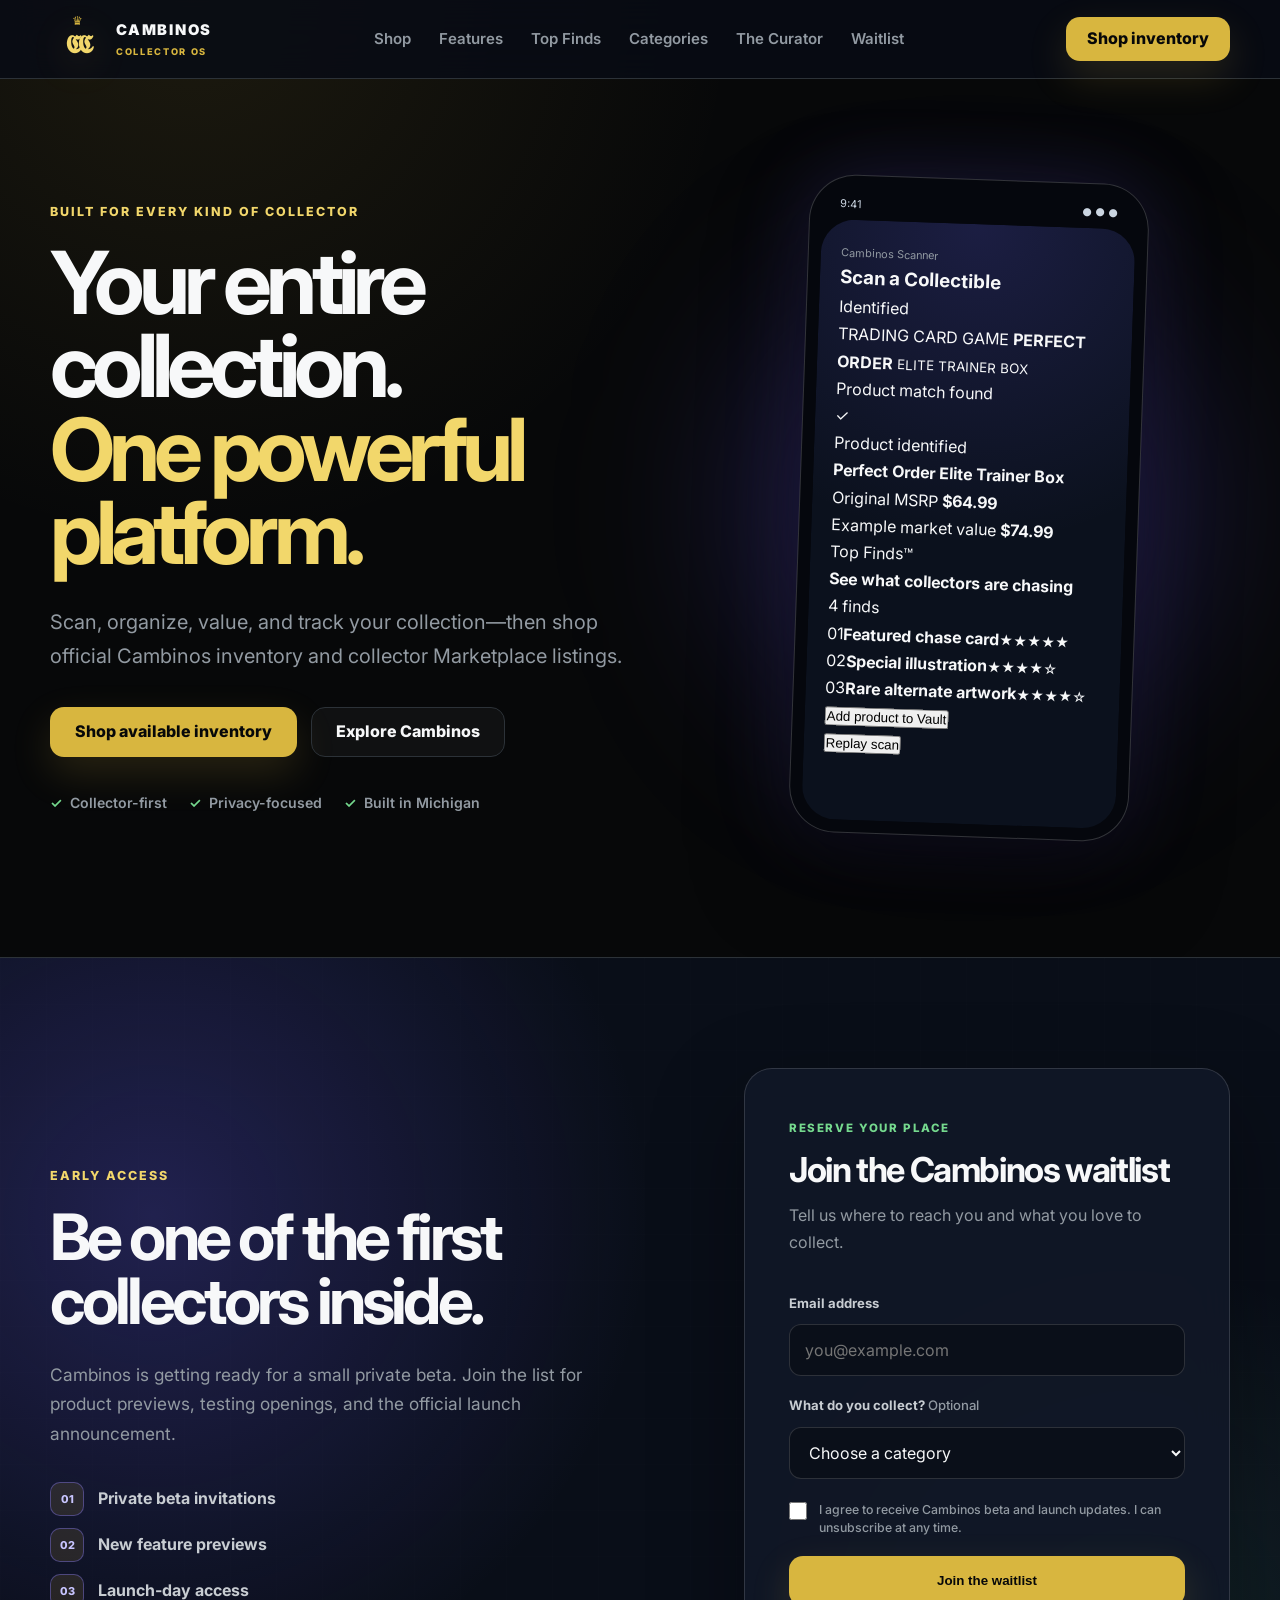
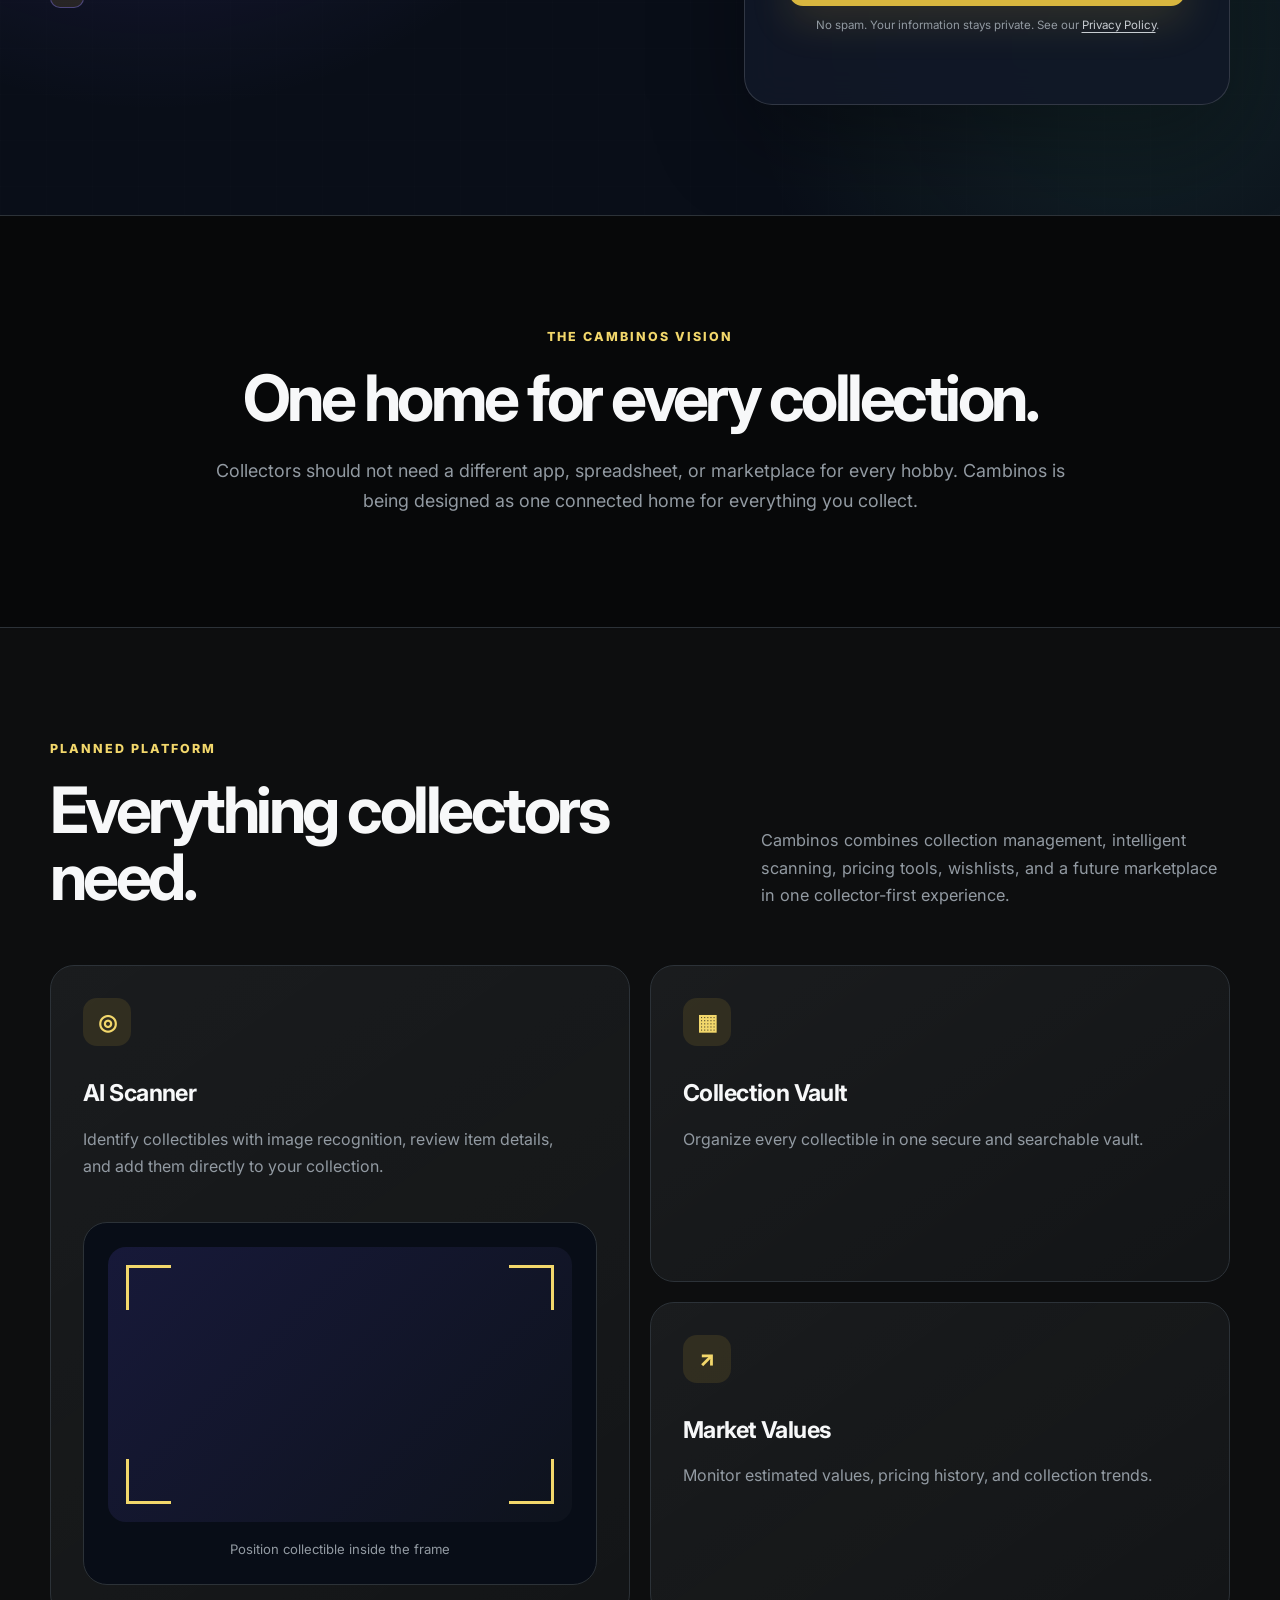
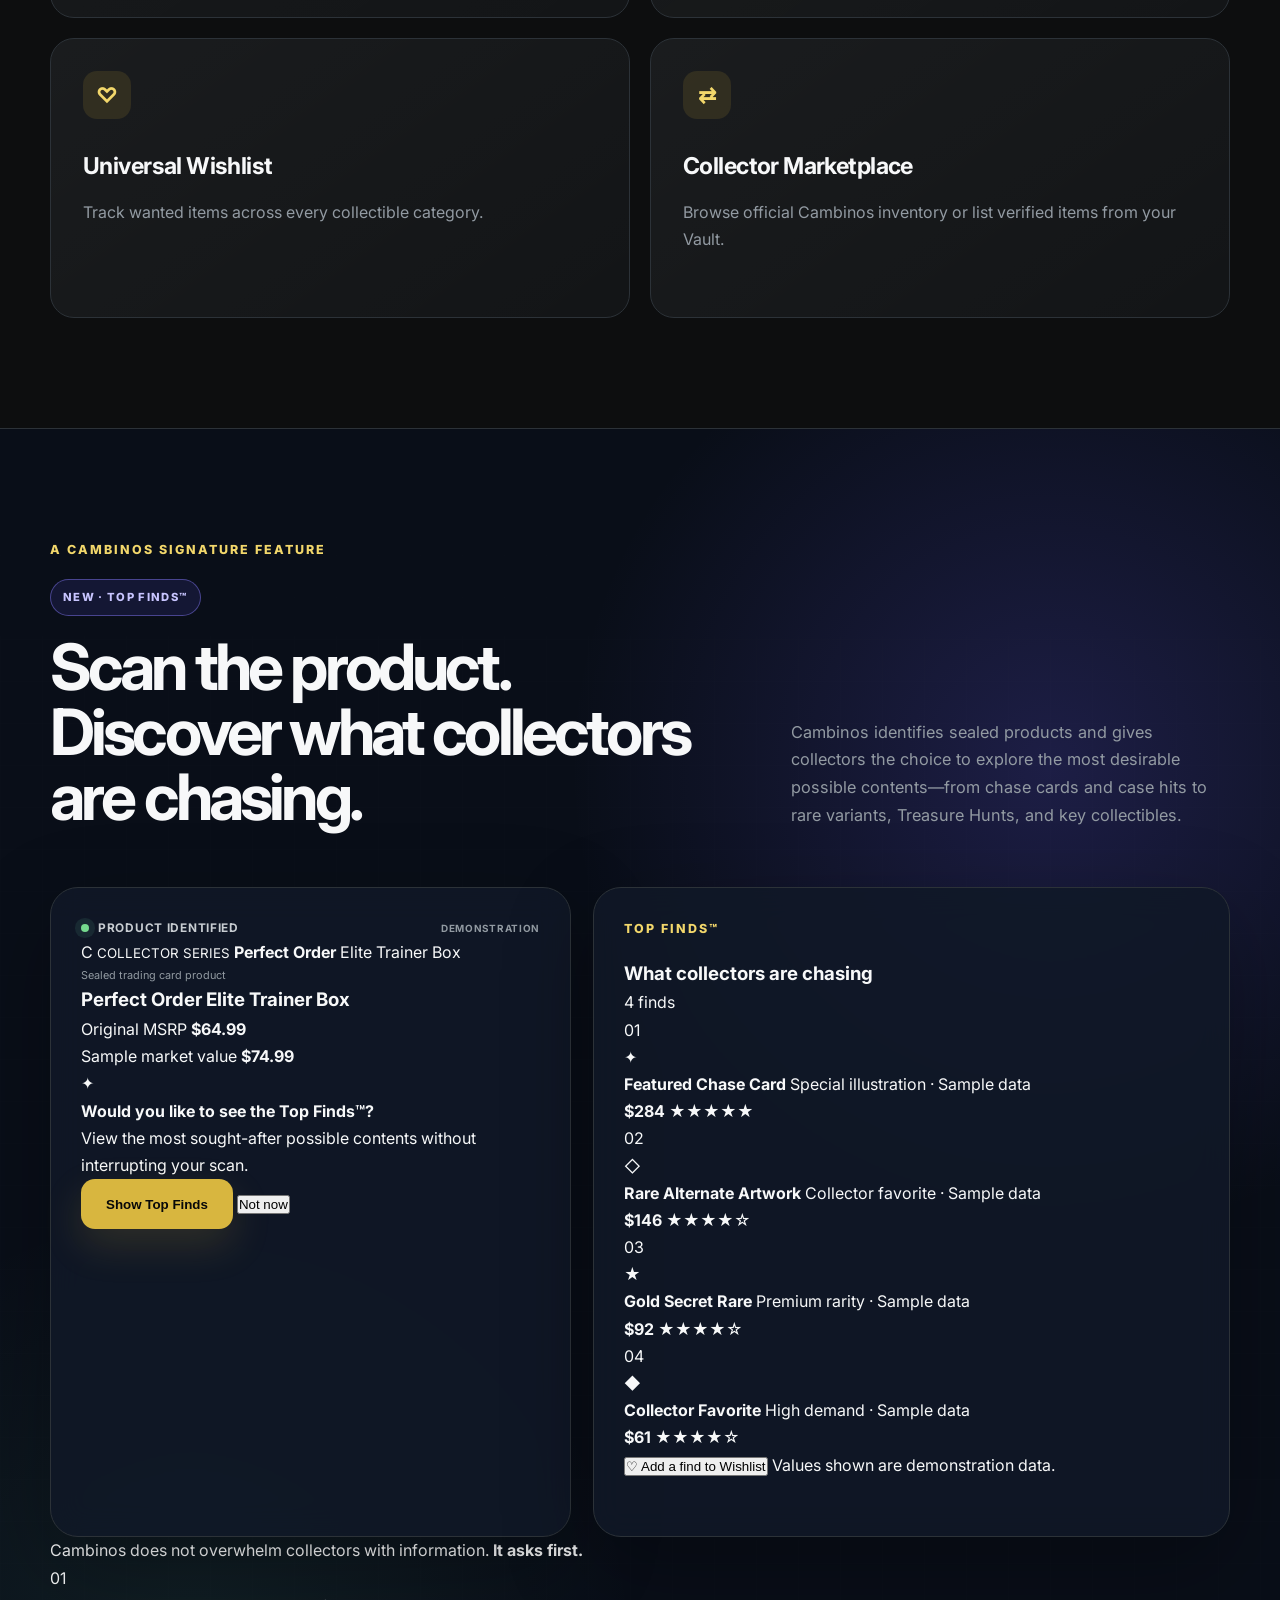
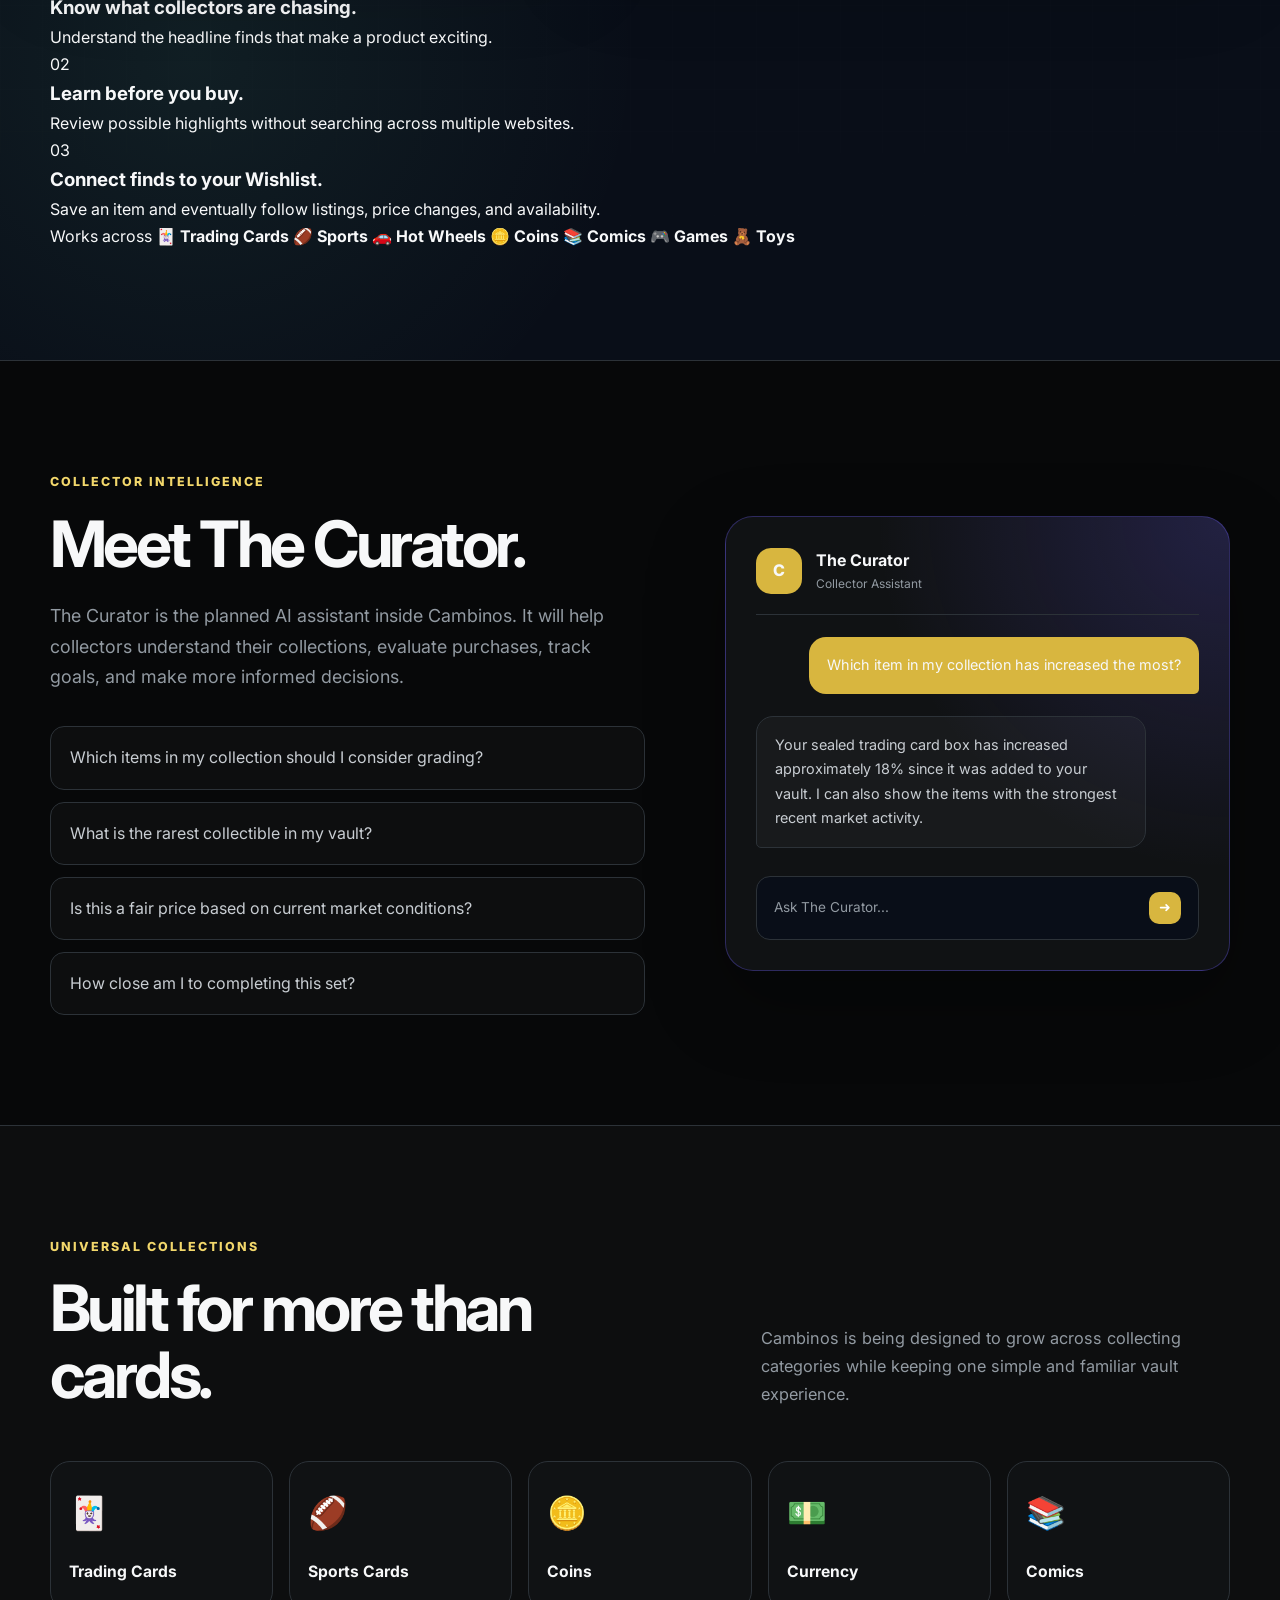
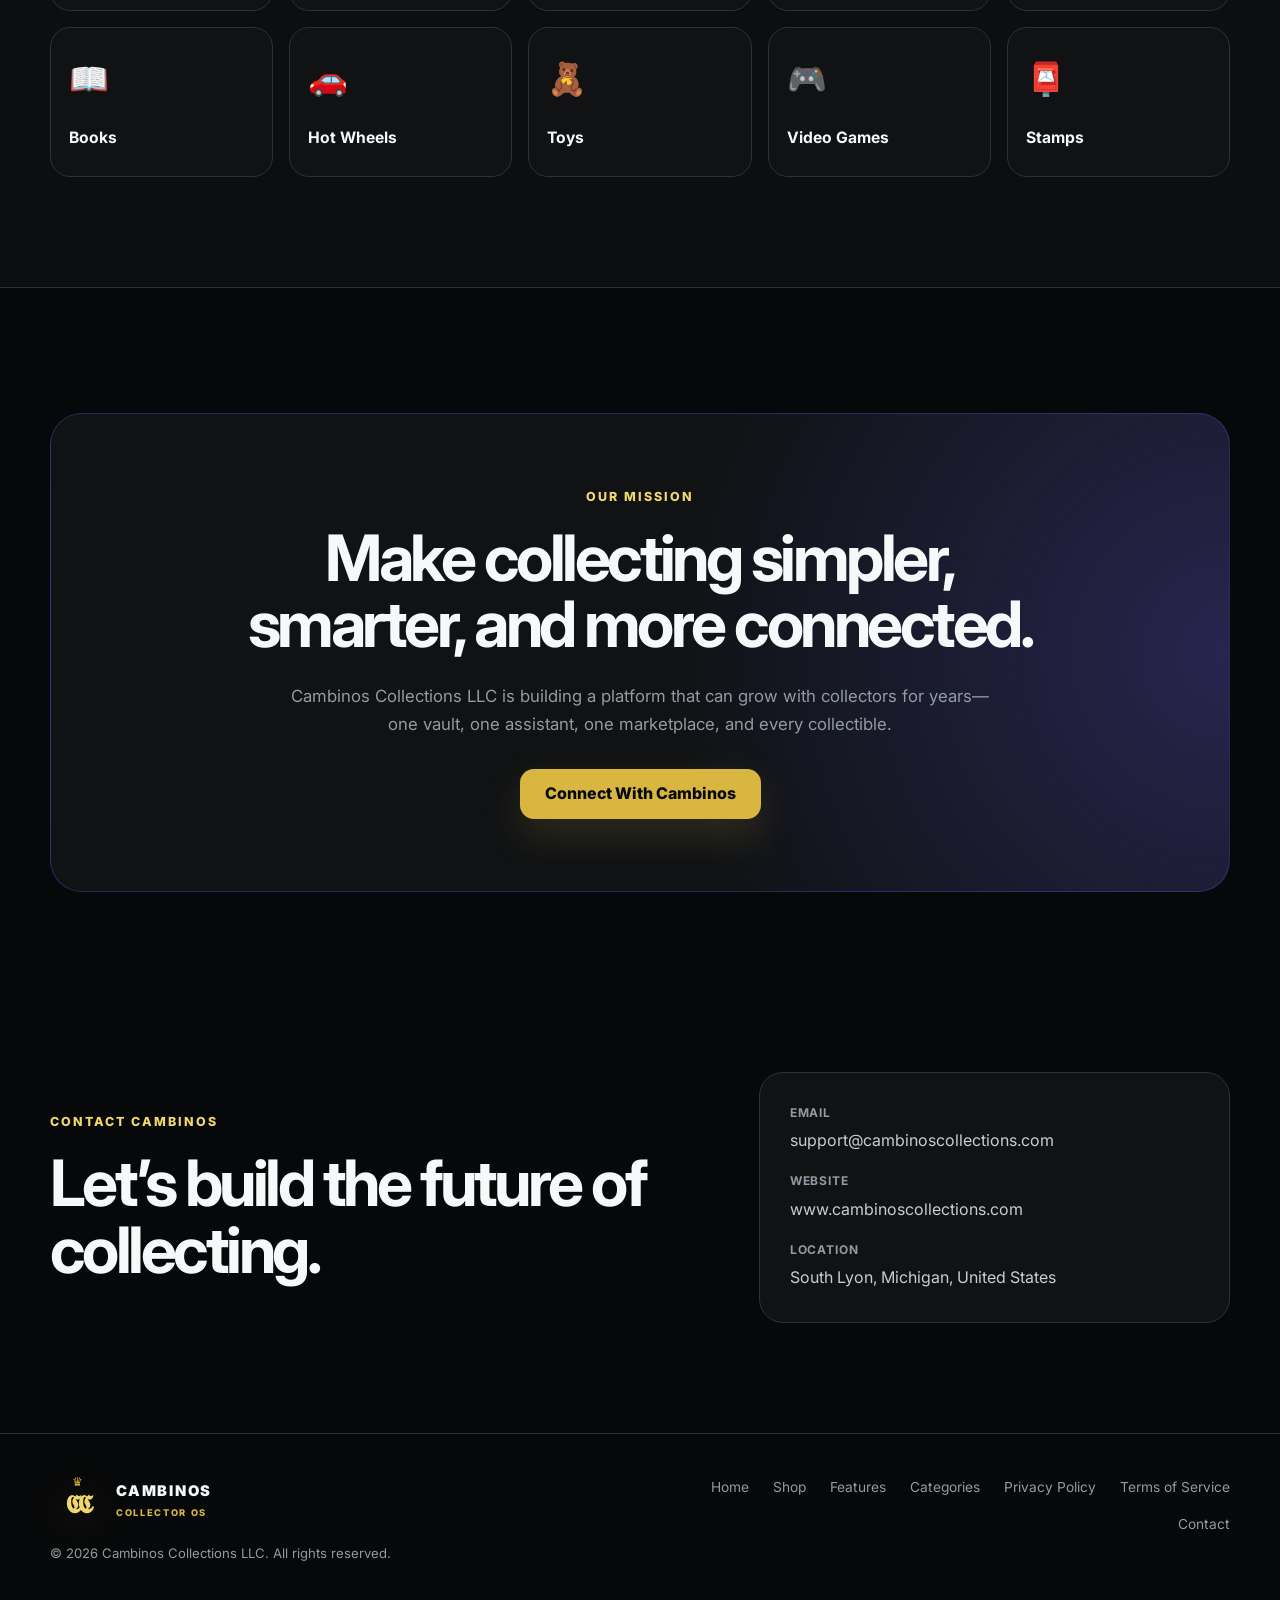
==== cambinos-website/index.html @ 69903b5a "Match storefront to Cambinos black and gold" ====
<!DOCTYPE html>
<html lang="en">
<head>
  <meta charset="UTF-8">

  <meta
    name="viewport"
    content="width=device-width, initial-scale=1.0"
  >

  <title>Cambinos Collections | The Universal Platform for Collectors</title>

  <meta
    name="description"
    content="Cambinos Collections is building a universal platform to help collectors scan, organize, value, track, buy, and sell collectibles."
  >

  <link rel="preconnect" href="https://fonts.googleapis.com">

  <link
    rel="preconnect"
    href="https://fonts.gstatic.com"
    crossorigin
  >

  <link
    href="https://fonts.googleapis.com/css2?family=Bree+Serif&family=Inter:wght@300;400;500;600;700;800;900&display=swap"
    rel="stylesheet"
  >

  <link rel="stylesheet" href="styles.css">
</head>

<body>

<header class="site-header">
  <div class="container">

    <nav class="navbar">

      <a href="index.html" class="brand">
        <span class="brand-mark" aria-hidden="true"><span class="brand-crown">♛</span><span class="brand-monogram">𝕮𝕮</span></span>

        <span class="brand-lockup"><span class="brand-name">CAMBINOS</span><span class="brand-subtitle">COLLECTOR OS</span></span>
      </a>

      <div class="nav-links">
        <a href="shop.html">Shop</a>
        <a href="#features">Features</a>
        <a href="#top-finds">Top Finds</a>
        <a href="#categories">Categories</a>
        <a href="#curator">The Curator</a>
        <a href="#waitlist">Waitlist</a>
      </div>

      <a href="shop.html" class="button button-small">
        Shop inventory
      </a>

    </nav>

  </div>
</header>

<main>

  <section class="hero">

    <div class="container hero-layout">

      <div class="hero-content">

        <p class="eyebrow">
          Built for every kind of collector
        </p>

        <h1>
          Your entire collection.
          <span>One powerful platform.</span>
        </h1>

        <p class="hero-description">
          Scan, organize, value, and track your collection—then shop official
          Cambinos inventory and collector Marketplace listings.
        </p>

        <div class="hero-actions">

          <a href="shop.html" class="button">
            Shop available inventory
          </a>

          <a href="#features" class="button button-secondary">
            Explore Cambinos
          </a>

        </div>

        <div class="hero-trust">

          <span>Collector-first</span>
          <span>Privacy-focused</span>
          <span>Built in Michigan</span>

        </div>

      </div>

      <div class="hero-preview">

        <div class="preview-glow"></div>

        <div class="phone hero-scan-phone" id="heroScanPhone">

          <div class="phone-top">
            <span>9:41</span>
            <span>● ● ●</span>
          </div>

          <div class="phone-screen hero-scan-screen">

            <div class="hero-app-bar">
              <div>
                <p class="app-label">Cambinos Scanner</p>
                <h3>Scan a Collectible</h3>
              </div>

              <div class="hero-scan-status" aria-live="polite">
                <span class="status-dot"></span>
                <span class="status-copy">Ready</span>
              </div>
            </div>

            <div class="hero-scan-stage" aria-label="Demonstration of the Cambinos scanning experience">

              <div class="hero-scan-product">
                <span class="product-shine"></span>
                <span class="product-kicker">TRADING CARD GAME</span>
                <strong>PERFECT<br>ORDER</strong>
                <small>ELITE TRAINER BOX</small>
              </div>

              <div class="hero-scan-corners" aria-hidden="true">
                <span></span><span></span><span></span><span></span>
              </div>

              <div class="hero-scan-line" aria-hidden="true"></div>

              <div class="hero-scan-instruction">
                <span class="scan-stage-copy">Position collectible inside the frame</span>
              </div>

            </div>

            <div class="hero-identification-card">
              <div class="identification-check">✓</div>
              <div>
                <p>Product identified</p>
                <strong>Perfect Order Elite Trainer Box</strong>
              </div>
            </div>

            <div class="hero-market-grid">
              <div>
                <span>Original MSRP</span>
                <strong>$64.99</strong>
              </div>
              <div>
                <span>Example market value</span>
                <strong>$74.99</strong>
              </div>
            </div>

            <div class="hero-top-finds-card">
              <div class="hero-top-finds-heading">
                <div>
                  <p>Top Finds™</p>
                  <strong>See what collectors are chasing</strong>
                </div>
                <span>4 finds</span>
              </div>

              <div class="hero-find-list">
                <div><span>01</span><strong>Featured chase card</strong><small>★★★★★</small></div>
                <div><span>02</span><strong>Special illustration</strong><small>★★★★☆</small></div>
                <div><span>03</span><strong>Rare alternate artwork</strong><small>★★★★☆</small></div>
              </div>

              <button class="hero-vault-action" type="button">Add product to Vault</button>
            </div>

            <div class="hero-scan-progress" aria-hidden="true">
              <span class="is-active"></span>
              <span></span>
              <span></span>
            </div>

            <button class="hero-replay-button" id="replayHeroScan" type="button">
              Replay scan
            </button>

          </div>

        </div>

      </div>

    </div>

  </section>

  <section class="section waitlist-section" id="waitlist">

    <div class="container waitlist-shell">

      <div class="waitlist-copy">
        <p class="eyebrow">Early access</p>
        <h2>Be one of the first collectors inside.</h2>
        <p>
          Cambinos is getting ready for a small private beta. Join the list for
          product previews, testing openings, and the official launch announcement.
        </p>

        <div class="waitlist-benefits">
          <div><span>01</span><strong>Private beta invitations</strong></div>
          <div><span>02</span><strong>New feature previews</strong></div>
          <div><span>03</span><strong>Launch-day access</strong></div>
        </div>
      </div>

      <div class="waitlist-card">
        <div class="waitlist-form-wrap" id="waitlistFormWrap">
          <span class="waitlist-card-kicker">Reserve your place</span>
          <h3>Join the Cambinos waitlist</h3>
          <p>Tell us where to reach you and what you love to collect.</p>

          <form class="waitlist-form" id="waitlistForm" novalidate>
            <label for="waitlistEmail">Email address</label>
            <input
              id="waitlistEmail"
              name="email"
              type="email"
              inputmode="email"
              autocomplete="email"
              placeholder="you@example.com"
              required
            >

            <label for="waitlistInterest">What do you collect? <span>Optional</span></label>
            <select id="waitlistInterest" name="interest">
              <option value="">Choose a category</option>
              <option value="trading-cards">Trading cards</option>
              <option value="sports-cards">Sports cards</option>
              <option value="comics">Comics</option>
              <option value="coins-currency">Coins &amp; currency</option>
              <option value="die-cast">Die-cast &amp; vehicles</option>
              <option value="toys-figures">Toys &amp; figures</option>
              <option value="games-media">Games, music &amp; media</option>
              <option value="everything">A little of everything</option>
            </select>

            <div class="waitlist-honeypot" aria-hidden="true">
              <label for="waitlistCompany">Company</label>
              <input id="waitlistCompany" name="company" type="text" tabindex="-1" autocomplete="off">
            </div>

            <label class="waitlist-consent" for="waitlistConsent">
              <input id="waitlistConsent" name="consent" type="checkbox" required>
              <span>
                I agree to receive Cambinos beta and launch updates. I can
                unsubscribe at any time.
              </span>
            </label>

            <button class="button waitlist-submit" id="waitlistSubmit" type="submit">
              Join the waitlist
            </button>

            <p class="waitlist-privacy">
              No spam. Your information stays private. See our
              <a href="privacy.html">Privacy Policy</a>.
            </p>
            <p class="waitlist-message" id="waitlistMessage" role="status" aria-live="polite"></p>
          </form>
        </div>

        <div class="waitlist-success" id="waitlistSuccess" tabindex="-1" hidden>
          <div class="waitlist-success-icon">✓</div>
          <span class="waitlist-card-kicker">You're on the list</span>
          <h3>Welcome to the Cambinos community.</h3>
          <p>
            We’ll email you when private beta spaces open. Want to help more
            collectors discover Cambinos? Share your personal link.
          </p>
          <div class="waitlist-share-row">
            <input id="waitlistShareLink" type="text" readonly aria-label="Your waitlist sharing link">
            <button class="button button-secondary" id="copyWaitlistLink" type="button">Copy link</button>
          </div>
          <p class="waitlist-share-message" id="waitlistShareMessage" role="status" aria-live="polite"></p>
        </div>
      </div>

    </div>

  </section>

  <section class="section intro-section" id="about">

    <div class="container narrow-container">

      <p class="eyebrow">The Cambinos vision</p>

      <h2>
        One home for every collection.
      </h2>

      <p class="section-lead">
        Collectors should not need a different app, spreadsheet, or
        marketplace for every hobby. Cambinos is being designed as one
        connected home for everything you collect.
      </p>

    </div>

  </section>

  <section class="section gray" id="features">

    <div class="container">

      <div class="section-heading">

        <div>

          <p class="eyebrow">Planned platform</p>

          <h2>
            Everything collectors need.
          </h2>

        </div>

        <p>
          Cambinos combines collection management, intelligent scanning,
          pricing tools, wishlists, and a future marketplace in one
          collector-first experience.
        </p>

      </div>

      <div class="feature-grid">

        <article class="feature-card feature-large">

          <div class="feature-icon">◎</div>

          <h3>AI Scanner</h3>

          <p>
            Identify collectibles with image recognition, review item
            details, and add them directly to your collection.
          </p>

          <div class="scanner-demo">

            <div class="scanner-frame">
              <span></span>
            </div>

            <p>Position collectible inside the frame</p>

          </div>

        </article>

        <article class="feature-card">

          <div class="feature-icon">▦</div>

          <h3>Collection Vault</h3>

          <p>
            Organize every collectible in one secure and searchable vault.
          </p>

        </article>

        <article class="feature-card">

          <div class="feature-icon">↗</div>

          <h3>Market Values</h3>

          <p>
            Monitor estimated values, pricing history, and collection trends.
          </p>

        </article>

        <article class="feature-card">

          <div class="feature-icon">♡</div>

          <h3>Universal Wishlist</h3>

          <p>
            Track wanted items across every collectible category.
          </p>

        </article>

        <article class="feature-card">

          <div class="feature-icon">⇄</div>

          <h3>Collector Marketplace</h3>

          <p>
            Browse official Cambinos inventory or list verified items from your Vault.
          </p>

        </article>

      </div>

    </div>

  </section>


  <section class="section top-finds-section" id="top-finds">

    <div class="container">

      <div class="top-finds-heading">
        <div>
          <p class="eyebrow">A Cambinos signature feature</p>
          <span class="feature-badge">NEW · TOP FINDS™</span>
          <h2>Scan the product. Discover what collectors are chasing.</h2>
        </div>

        <p>
          Cambinos identifies sealed products and gives collectors the choice
          to explore the most desirable possible contents—from chase cards and
          case hits to rare variants, Treasure Hunts, and key collectibles.
        </p>
      </div>

      <div class="top-finds-experience">

        <div class="scan-result-panel">
          <div class="demo-toolbar">
            <span class="live-dot"></span>
            Product identified
            <span class="demo-label">Demonstration</span>
          </div>

          <div class="product-visual" aria-hidden="true">
            <div class="product-box">
              <span class="product-box-mark">C</span>
              <small>COLLECTOR SERIES</small>
              <strong>Perfect Order</strong>
              <span>Elite Trainer Box</span>
            </div>
            <div class="scan-line"></div>
          </div>

          <div class="product-copy">
            <p class="app-label">Sealed trading card product</p>
            <h3>Perfect Order Elite Trainer Box</h3>
          </div>

          <div class="product-market-grid">
            <div>
              <span>Original MSRP</span>
              <strong>$64.99</strong>
            </div>
            <div>
              <span>Sample market value</span>
              <strong>$74.99</strong>
            </div>
          </div>

          <div class="top-finds-prompt">
            <span class="prompt-icon">✦</span>
            <div>
              <strong>Would you like to see the Top Finds™?</strong>
              <p>View the most sought-after possible contents without interrupting your scan.</p>
            </div>
          </div>

          <div class="top-finds-actions">
            <button class="button top-finds-button" id="showTopFinds" type="button" aria-expanded="false">
              Show Top Finds
            </button>
            <button class="text-button" id="hideTopFinds" type="button">Not now</button>
          </div>
        </div>

        <div class="finds-panel" id="topFindsPanel" aria-live="polite">
          <div class="finds-panel-header">
            <div>
              <p class="eyebrow">Top Finds™</p>
              <h3>What collectors are chasing</h3>
            </div>
            <span class="find-count">4 finds</span>
          </div>

          <div class="finds-list">
            <article class="find-card">
              <span class="find-rank">01</span>
              <div class="find-art find-art-purple">✦</div>
              <div class="find-copy">
                <strong>Featured Chase Card</strong>
                <span>Special illustration · Sample data</span>
              </div>
              <div class="find-value">
                <strong>$284</strong>
                <span>★★★★★</span>
              </div>
            </article>

            <article class="find-card">
              <span class="find-rank">02</span>
              <div class="find-art find-art-blue">◇</div>
              <div class="find-copy">
                <strong>Rare Alternate Artwork</strong>
                <span>Collector favorite · Sample data</span>
              </div>
              <div class="find-value">
                <strong>$146</strong>
                <span>★★★★☆</span>
              </div>
            </article>

            <article class="find-card">
              <span class="find-rank">03</span>
              <div class="find-art find-art-gold">★</div>
              <div class="find-copy">
                <strong>Gold Secret Rare</strong>
                <span>Premium rarity · Sample data</span>
              </div>
              <div class="find-value">
                <strong>$92</strong>
                <span>★★★★☆</span>
              </div>
            </article>

            <article class="find-card">
              <span class="find-rank">04</span>
              <div class="find-art find-art-red">◆</div>
              <div class="find-copy">
                <strong>Collector Favorite</strong>
                <span>High demand · Sample data</span>
              </div>
              <div class="find-value">
                <strong>$61</strong>
                <span>★★★★☆</span>
              </div>
            </article>
          </div>

          <div class="finds-footer">
            <button type="button" class="wishlist-demo">♡ Add a find to Wishlist</button>
            <span>Values shown are demonstration data.</span>
          </div>
        </div>

      </div>

      <p class="ask-first-message">
        Cambinos does not overwhelm collectors with information.
        <strong>It asks first.</strong>
      </p>

      <div class="top-finds-benefits">
        <article>
          <span>01</span>
          <h3>Know what collectors are chasing.</h3>
          <p>Understand the headline finds that make a product exciting.</p>
        </article>
        <article>
          <span>02</span>
          <h3>Learn before you buy.</h3>
          <p>Review possible highlights without searching across multiple websites.</p>
        </article>
        <article>
          <span>03</span>
          <h3>Connect finds to your Wishlist.</h3>
          <p>Save an item and eventually follow listings, price changes, and availability.</p>
        </article>
      </div>

      <div class="category-strip" aria-label="Top Finds supported categories">
        <span>Works across</span>
        <strong>🃏 Trading Cards</strong>
        <strong>🏈 Sports</strong>
        <strong>🚗 Hot Wheels</strong>
        <strong>🪙 Coins</strong>
        <strong>📚 Comics</strong>
        <strong>🎮 Games</strong>
        <strong>🧸 Toys</strong>
      </div>

    </div>

  </section>

  <section class="section" id="curator">

    <div class="container curator-layout">

      <div class="curator-content">

        <p class="eyebrow">Collector intelligence</p>

        <h2>
          Meet The Curator.
        </h2>

        <p class="section-lead">
          The Curator is the planned AI assistant inside Cambinos. It will
          help collectors understand their collections, evaluate purchases,
          track goals, and make more informed decisions.
        </p>

        <div class="curator-questions">

          <div>
            Which items in my collection should I consider grading?
          </div>

          <div>
            What is the rarest collectible in my vault?
          </div>

          <div>
            Is this a fair price based on current market conditions?
          </div>

          <div>
            How close am I to completing this set?
          </div>

        </div>

      </div>

      <div class="curator-panel">

        <div class="assistant-header">

          <div class="assistant-icon">
            C
          </div>

          <div>
            <strong>The Curator</strong>
            <span>Collector Assistant</span>
          </div>

        </div>

        <div class="message message-user">
          Which item in my collection has increased the most?
        </div>

        <div class="message message-assistant">
          Your sealed trading card box has increased approximately 18%
          since it was added to your vault. I can also show the items with
          the strongest recent market activity.
        </div>

        <div class="assistant-input">
          Ask The Curator...
          <span>➜</span>
        </div>

      </div>

    </div>

  </section>

  <section class="section gray" id="categories">

    <div class="container">

      <div class="section-heading">

        <div>

          <p class="eyebrow">Universal collections</p>

          <h2>
            Built for more than cards.
          </h2>

        </div>

        <p>
          Cambinos is being designed to grow across collecting categories
          while keeping one simple and familiar vault experience.
        </p>

      </div>

      <div class="category-grid">

        <div class="category-card">
          <span>🃏</span>
          <h3>Trading Cards</h3>
        </div>

        <div class="category-card">
          <span>🏈</span>
          <h3>Sports Cards</h3>
        </div>

        <div class="category-card">
          <span>🪙</span>
          <h3>Coins</h3>
        </div>

        <div class="category-card">
          <span>💵</span>
          <h3>Currency</h3>
        </div>

        <div class="category-card">
          <span>📚</span>
          <h3>Comics</h3>
        </div>

        <div class="category-card">
          <span>📖</span>
          <h3>Books</h3>
        </div>

        <div class="category-card">
          <span>🚗</span>
          <h3>Hot Wheels</h3>
        </div>

        <div class="category-card">
          <span>🧸</span>
          <h3>Toys</h3>
        </div>

        <div class="category-card">
          <span>🎮</span>
          <h3>Video Games</h3>
        </div>

        <div class="category-card">
          <span>📮</span>
          <h3>Stamps</h3>
        </div>

      </div>

    </div>

  </section>

  <section class="section mission-section">

    <div class="container mission-card">

      <p class="eyebrow">Our mission</p>

      <h2>
        Make collecting simpler, smarter, and more connected.
      </h2>

      <p>
        Cambinos Collections LLC is building a platform that can grow
        with collectors for years—one vault, one assistant, one
        marketplace, and every collectible.
      </p>

      <a href="#contact" class="button">
        Connect With Cambinos
      </a>

    </div>

  </section>

  <section class="section contact-section" id="contact">

    <div class="container contact-layout">

      <div>

        <p class="eyebrow">Contact Cambinos</p>

        <h2>
          Let’s build the future of collecting.
        </h2>

      </div>

      <div class="contact-card">

        <p>Email</p>

        <a href="mailto:support@cambinoscollections.com">
          support@cambinoscollections.com
        </a>

        <p>Website</p>

        <a href="https://www.cambinoscollections.com">
          www.cambinoscollections.com
        </a>

        <p>Location</p>

        <span>South Lyon, Michigan, United States</span>

      </div>

    </div>

  </section>

</main>

<footer>

  <div class="container footer-content">

    <div>

      <a href="index.html" class="brand footer-brand">

        <span class="brand-mark" aria-hidden="true"><span class="brand-crown">♛</span><span class="brand-monogram">𝕮𝕮</span></span>

        <span class="brand-lockup"><span class="brand-name">CAMBINOS</span><span class="brand-subtitle">COLLECTOR OS</span></span>

      </a>

      <p>
        © 2026 Cambinos Collections LLC. All rights reserved.
      </p>

    </div>

    <div class="footer-links">
      <a href="index.html">Home</a>
      <a href="shop.html">Shop</a>
      <a href="#features">Features</a>
      <a href="#categories">Categories</a>
      <a href="privacy.html">Privacy Policy</a>
      <a href="terms.html">Terms of Service</a>
      <a href="mailto:support@cambinoscollections.com">Contact</a>
    </div>

  </div>

</footer>


<script>
  const showTopFindsButton = document.getElementById('showTopFinds');
  const hideTopFindsButton = document.getElementById('hideTopFinds');
  const topFindsPanel = document.getElementById('topFindsPanel');

  function setTopFindsVisibility(isVisible) {
    topFindsPanel.classList.toggle('is-visible', isVisible);
    showTopFindsButton.setAttribute('aria-expanded', String(isVisible));
    showTopFindsButton.textContent = isVisible ? 'Top Finds Shown' : 'Show Top Finds';
  }

  showTopFindsButton.addEventListener('click', () => {
    setTopFindsVisibility(true);
  });

  hideTopFindsButton.addEventListener('click', () => {
    setTopFindsVisibility(false);
  });

  const heroScanPhone = document.getElementById('heroScanPhone');
  const replayHeroScan = document.getElementById('replayHeroScan');
  const prefersReducedMotion = window.matchMedia('(prefers-reduced-motion: reduce)').matches;
  let heroScanTimers = [];

  function clearHeroScanTimers() {
    heroScanTimers.forEach(window.clearTimeout);
    heroScanTimers = [];
  }

  function setHeroScanStage(stage) {
    heroScanPhone.dataset.stage = stage;

    const statusCopy = heroScanPhone.querySelector('.status-copy');
    const stageCopy = heroScanPhone.querySelector('.scan-stage-copy');
    const progressDots = heroScanPhone.querySelectorAll('.hero-scan-progress span');
    const labels = {
      ready: ['Ready', 'Position collectible inside the frame'],
      scanning: ['Scanning', 'Analyzing product details...'],
      identified: ['Identified', 'Product match found'],
      finds: ['Top Finds', 'Discovery complete']
    };

    statusCopy.textContent = labels[stage][0];
    stageCopy.textContent = labels[stage][1];

    const activeIndex = stage === 'finds' ? 2 : stage === 'identified' ? 1 : 0;
    progressDots.forEach((dot, index) => dot.classList.toggle('is-active', index <= activeIndex));
  }

  function playHeroScan() {
    clearHeroScanTimers();
    setHeroScanStage('ready');

    if (prefersReducedMotion) {
      setHeroScanStage('finds');
      return;
    }

    heroScanTimers.push(window.setTimeout(() => setHeroScanStage('scanning'), 650));
    heroScanTimers.push(window.setTimeout(() => setHeroScanStage('identified'), 3200));
    heroScanTimers.push(window.setTimeout(() => setHeroScanStage('finds'), 5200));
  }

  replayHeroScan.addEventListener('click', playHeroScan);
  window.addEventListener('load', playHeroScan);

  const waitlistForm = document.getElementById('waitlistForm');
  const waitlistSubmit = document.getElementById('waitlistSubmit');
  const waitlistMessage = document.getElementById('waitlistMessage');
  const waitlistFormWrap = document.getElementById('waitlistFormWrap');
  const waitlistSuccess = document.getElementById('waitlistSuccess');
  const waitlistShareLink = document.getElementById('waitlistShareLink');
  const copyWaitlistLink = document.getElementById('copyWaitlistLink');
  const waitlistShareMessage = document.getElementById('waitlistShareMessage');
  const localWebsite = ['localhost', '127.0.0.1'].includes(window.location.hostname);
  const waitlistEndpoint = localWebsite
    ? 'http://localhost:4000/api/waitlist'
    : 'https://api.cambinoscollections.com/api/waitlist';

  function waitlistReferralCode() {
    return new URLSearchParams(window.location.search).get('ref') || '';
  }

  waitlistForm.addEventListener('submit', async (event) => {
    event.preventDefault();
    waitlistMessage.textContent = '';
    waitlistMessage.classList.remove('is-error');

    if (!waitlistForm.reportValidity()) return;

    const formData = new FormData(waitlistForm);
    waitlistSubmit.disabled = true;
    waitlistSubmit.textContent = 'Joining…';

    try {
      const response = await fetch(waitlistEndpoint, {
        method: 'POST',
        headers: { 'Content-Type': 'application/json' },
        body: JSON.stringify({
          email: formData.get('email'),
          interest: formData.get('interest'),
          company: formData.get('company'),
          consent: formData.get('consent') === 'on',
          source: 'public-website',
          referralCode: waitlistReferralCode(),
        }),
      });
      const result = await response.json().catch(() => ({}));
      if (!response.ok || !result.success) throw new Error(result.error || 'We could not add you right now. Please try again.');

      const shareUrl = new URL(window.location.origin + window.location.pathname);
      shareUrl.searchParams.set('ref', result.data.referralCode);
      shareUrl.hash = 'waitlist';
      waitlistShareLink.value = shareUrl.toString();
      waitlistFormWrap.hidden = true;
      waitlistSuccess.hidden = false;
      waitlistSuccess.focus({ preventScroll: true });
    } catch (error) {
      waitlistMessage.textContent = error instanceof Error ? error.message : 'We could not add you right now. Please try again.';
      waitlistMessage.classList.add('is-error');
    } finally {
      waitlistSubmit.disabled = false;
      waitlistSubmit.textContent = 'Join the waitlist';
    }
  });

  copyWaitlistLink.addEventListener('click', async () => {
    try {
      await navigator.clipboard.writeText(waitlistShareLink.value);
      waitlistShareMessage.textContent = 'Link copied — thank you for sharing Cambinos.';
    } catch {
      waitlistShareLink.select();
      waitlistShareMessage.textContent = 'Your link is selected. Copy it to share.';
    }
  });
</script>

</body>
</html>
---- cambinos-website/styles.css ----
:root {
  --background: #070809;
  --background-soft: #0b0d0f;
  --surface: #101214;
  --surface-light: #15181b;
  --surface-bright: #1b1f23;
  --text: #f7f8f9;
  --muted: #929aa2;
  --muted-light: #c8cdd2;
  --border: #2c3238;
  --accent: #d8b63f;
  --accent-hover: #f2d76b;
  --accent-soft: rgba(216, 182, 63, 0.12);
  --success: #75d98e;
  --max-width: 1180px;
}

* {
  box-sizing: border-box;
  margin: 0;
  padding: 0;
}

html {
  scroll-behavior: smooth;
}

body {
  overflow-x: hidden;
  background:
    radial-gradient(
      circle at 15% 0%,
      rgba(216, 182, 63, 0.1),
      transparent 34rem
    ),
    var(--background);
  color: var(--text);
  font-family: "Inter", sans-serif;
  line-height: 1.7;
}

a {
  color: inherit;
  text-decoration: none;
}

img {
  max-width: 100%;
  display: block;
}

.container {
  width: min(100% - 40px, var(--max-width));
  margin: 0 auto;
}

.narrow-container {
  max-width: 850px;
  text-align: center;
}

.site-header {
  position: sticky;
  top: 0;
  z-index: 100;
  border-bottom: 1px solid var(--border);
  background: rgba(8, 12, 21, 0.82);
  backdrop-filter: blur(18px);
}

.navbar {
  min-height: 78px;
  display: flex;
  align-items: center;
  justify-content: space-between;
  gap: 28px;
}

.brand {
  display: inline-flex;
  align-items: center;
  gap: 12px;
}

.brand-mark {
  position: relative;
  width: 54px;
  height: 48px;
  display: grid;
  place-items: center;
  color: var(--accent-hover);
  line-height: 1;
  filter: drop-shadow(0 8px 18px rgba(216, 182, 63, 0.2));
}

.brand-crown {
  position: absolute;
  top: 0;
  left: 50%;
  transform: translateX(-50%);
  color: var(--accent);
  font-size: 0.78rem;
}

.brand-monogram {
  margin-top: 10px;
  font-size: 1.55rem;
  font-weight: 900;
  letter-spacing: -0.2em;
}

.brand-lockup {
  display: grid;
  gap: 1px;
}

.brand-name {
  color: var(--text);
  font-size: 0.92rem;
  font-weight: 900;
  letter-spacing: 0.12em;
}

.brand-subtitle {
  color: var(--accent);
  font-size: 0.58rem;
  font-weight: 800;
  letter-spacing: 0.18em;
}

.nav-links {
  display: flex;
  align-items: center;
  gap: 28px;
}

.nav-links a {
  color: var(--muted);
  font-size: 0.94rem;
  font-weight: 600;
  transition: color 0.2s ease;
}

.nav-links a:hover {
  color: var(--text);
}

.button {
  min-height: 50px;
  padding: 0 24px;
  display: inline-flex;
  align-items: center;
  justify-content: center;
  border: 1px solid transparent;
  border-radius: 14px;
  background: var(--accent);
  box-shadow: 0 16px 40px rgba(216, 182, 63, 0.16);
  color: var(--background);
  font-weight: 800;
  transition:
    transform 0.2s ease,
    background 0.2s ease,
    border-color 0.2s ease;
}

.button:hover {
  background: var(--accent-hover);
  transform: translateY(-2px);
}

.button-small {
  min-height: 44px;
  padding: 0 20px;
}

.button-secondary {
  border-color: var(--border);
  background: rgba(255, 255, 255, 0.035);
  box-shadow: none;
  color: var(--text);
}

.button-secondary:hover {
  border-color: rgba(109, 93, 252, 0.6);
  background: var(--surface-light);
}

.eyebrow {
  margin-bottom: 18px;
  color: var(--accent-hover);
  font-size: 0.78rem;
  font-weight: 800;
  letter-spacing: 0.16em;
  text-transform: uppercase;
}

.hero {
  min-height: calc(100vh - 78px);
  display: grid;
  align-items: center;
  padding: 100px 0 120px;
}

.hero-layout {
  display: grid;
  grid-template-columns: minmax(0, 1.05fr) minmax(390px, 0.95fr);
  align-items: center;
  gap: 80px;
}

.hero-content h1 {
  max-width: 720px;
  font-size: clamp(3.4rem, 6.8vw, 6.8rem);
  line-height: 0.96;
  letter-spacing: -0.068em;
}

.hero-content h1 span {
  display: block;
  color: var(--accent-hover);
}

.hero-description {
  max-width: 680px;
  margin-top: 30px;
  color: var(--muted);
  font-size: clamp(1.05rem, 1.7vw, 1.25rem);
}

.hero-actions {
  display: flex;
  flex-wrap: wrap;
  gap: 14px;
  margin-top: 34px;
}

.hero-trust {
  display: flex;
  flex-wrap: wrap;
  gap: 22px;
  margin-top: 34px;
  color: var(--muted);
  font-size: 0.88rem;
  font-weight: 600;
}

.hero-trust span::before {
  content: "✓";
  margin-right: 8px;
  color: var(--success);
}

.hero-preview {
  position: relative;
  display: grid;
  place-items: center;
}

.preview-glow {
  position: absolute;
  width: 420px;
  height: 420px;
  border-radius: 50%;
  background: rgba(109, 93, 252, 0.28);
  filter: blur(100px);
}

.phone {
  position: relative;
  width: 340px;
  padding: 12px;
  border: 1px solid rgba(255, 255, 255, 0.18);
  border-radius: 46px;
  background: #05070d;
  box-shadow:
    0 40px 90px rgba(0, 0, 0, 0.5),
    0 0 80px rgba(109, 93, 252, 0.18);
  transform: rotate(2deg);
}

.phone-top {
  height: 32px;
  padding: 0 18px;
  display: flex;
  align-items: center;
  justify-content: space-between;
  color: #cbd5e1;
  font-size: 0.68rem;
}

.phone-screen {
  min-height: 600px;
  padding: 24px 20px;
  border-radius: 34px;
  background:
    radial-gradient(
      circle at top,
      rgba(109, 93, 252, 0.17),
      transparent 20rem
    ),
    #0b111d;
}

.app-heading {
  display: flex;
  align-items: center;
  justify-content: space-between;
}

.app-label {
  color: var(--muted);
  font-size: 0.68rem;
}

.app-heading h3 {
  margin-top: 2px;
  font-size: 1.3rem;
}

.profile-circle {
  width: 40px;
  height: 40px;
  display: grid;
  place-items: center;
  border-radius: 50%;
  background: var(--accent);
  font-size: 0.75rem;
  font-weight: 800;
}

.value-card {
  margin-top: 24px;
  padding: 22px;
  border: 1px solid rgba(109, 93, 252, 0.35);
  border-radius: 20px;
  background:
    linear-gradient(
      140deg,
      rgba(109, 93, 252, 0.26),
      rgba(109, 93, 252, 0.06)
    );
}

.value-card p {
  color: #c8c5ff;
  font-size: 0.7rem;
}

.value-card h4 {
  margin: 7px 0;
  font-size: 1.8rem;
}

.value-card span {
  color: var(--success);
  font-size: 0.7rem;
  font-weight: 700;
}

.app-stats {
  display: grid;
  grid-template-columns: repeat(3, 1fr);
  gap: 8px;
  margin-top: 14px;
}

.app-stats div {
  padding: 14px 6px;
  border: 1px solid var(--border);
  border-radius: 14px;
  background: rgba(255, 255, 255, 0.025);
  text-align: center;
}

.app-stats strong {
  display: block;
  font-size: 0.92rem;
}

.app-stats span {
  color: var(--muted);
  font-size: 0.62rem;
}

.vault-heading {
  margin: 25px 0 14px;
  display: flex;
  align-items: center;
  justify-content: space-between;
}

.vault-heading h4 {
  font-size: 0.9rem;
}

.vault-heading span {
  color: var(--accent-hover);
  font-size: 0.64rem;
}

.vault-grid {
  display: grid;
  grid-template-columns: repeat(2, 1fr);
  gap: 10px;
}

.vault-item {
  padding: 10px;
  border: 1px solid var(--border);
  border-radius: 14px;
  background: rgba(255, 255, 255, 0.025);
}

.item-image {
  height: 88px;
  border-radius: 10px;
}

.item-purple {
  background:
    linear-gradient(
      135deg,
      #4338ca,
      #c084fc
    );
}

.item-blue {
  background:
    linear-gradient(
      135deg,
      #075985,
      #38bdf8
    );
}

.item-gold {
  background:
    linear-gradient(
      135deg,
      #92400e,
      #facc15
    );
}

.item-red {
  background:
    linear-gradient(
      135deg,
      #7f1d1d,
      #fb7185
    );
}

.vault-item p {
  margin-top: 8px;
  color: var(--muted);
  font-size: 0.62rem;
}

.vault-item strong {
  font-size: 0.74rem;
}

.section {
  padding: 110px 0;
}

.gray {
  border-top: 1px solid var(--border);
  border-bottom: 1px solid var(--border);
  background: rgba(255, 255, 255, 0.022);
}

.intro-section h2,
.section-heading h2,
.curator-content h2,
.mission-card h2,
.contact-layout h2 {
  font-size: clamp(2.5rem, 5vw, 4.5rem);
  line-height: 1.04;
  letter-spacing: -0.055em;
}

.section-lead {
  margin-top: 24px;
  color: var(--muted);
  font-size: 1.12rem;
}

.section-heading {
  display: grid;
  grid-template-columns: 1fr 0.72fr;
  align-items: end;
  gap: 60px;
}

.section-heading > p {
  color: var(--muted);
  font-size: 1.02rem;
}

.feature-grid {
  display: grid;
  grid-template-columns: repeat(2, 1fr);
  gap: 20px;
  margin-top: 55px;
}

.feature-card {
  min-height: 280px;
  padding: 32px;
  border: 1px solid var(--border);
  border-radius: 24px;
  background:
    linear-gradient(
      145deg,
      rgba(255, 255, 255, 0.045),
      rgba(255, 255, 255, 0.012)
    ),
    var(--surface);
  transition:
    transform 0.2s ease,
    border-color 0.2s ease;
}

.feature-card:hover {
  transform: translateY(-5px);
  border-color: rgba(109, 93, 252, 0.55);
}

.feature-large {
  grid-row: span 2;
  min-height: 580px;
}

.feature-icon {
  width: 48px;
  height: 48px;
  display: grid;
  place-items: center;
  margin-bottom: 28px;
  border-radius: 14px;
  background: var(--accent-soft);
  color: var(--accent-hover);
  font-size: 1.35rem;
  font-weight: 800;
}

.feature-card h3 {
  font-size: 1.45rem;
  letter-spacing: -0.025em;
}

.feature-card > p {
  max-width: 500px;
  margin-top: 12px;
  color: var(--muted);
}

.scanner-demo {
  margin-top: 42px;
  padding: 24px;
  border: 1px solid var(--border);
  border-radius: 24px;
  background: #080d17;
  text-align: center;
}

.scanner-frame {
  position: relative;
  height: 275px;
  overflow: hidden;
  border-radius: 18px;
  background:
    linear-gradient(
      135deg,
      rgba(109, 93, 252, 0.15),
      rgba(255, 255, 255, 0.025)
    );
}

.scanner-frame::before,
.scanner-frame::after,
.scanner-frame span::before,
.scanner-frame span::after {
  content: "";
  position: absolute;
  width: 42px;
  height: 42px;
  border-color: var(--accent-hover);
  border-style: solid;
}

.scanner-frame::before {
  top: 18px;
  left: 18px;
  border-width: 3px 0 0 3px;
}

.scanner-frame::after {
  top: 18px;
  right: 18px;
  border-width: 3px 3px 0 0;
}

.scanner-frame span::before {
  bottom: 18px;
  left: 18px;
  border-width: 0 0 3px 3px;
}

.scanner-frame span::after {
  right: 18px;
  bottom: 18px;
  border-width: 0 3px 3px 0;
}

.scanner-demo p {
  margin-top: 16px;
  color: var(--muted);
  font-size: 0.82rem;
}

.curator-layout {
  display: grid;
  grid-template-columns: 1fr 0.85fr;
  align-items: center;
  gap: 80px;
}

.curator-questions {
  display: grid;
  gap: 12px;
  margin-top: 34px;
}

.curator-questions div {
  padding: 17px 19px;
  border: 1px solid var(--border);
  border-radius: 14px;
  background: rgba(255, 255, 255, 0.025);
  color: var(--muted-light);
}

.curator-panel {
  padding: 30px;
  border: 1px solid rgba(109, 93, 252, 0.32);
  border-radius: 28px;
  background:
    radial-gradient(
      circle at top right,
      rgba(109, 93, 252, 0.2),
      transparent 22rem
    ),
    var(--surface);
  box-shadow: 0 30px 80px rgba(0, 0, 0, 0.32);
}

.assistant-header {
  display: flex;
  align-items: center;
  gap: 14px;
  padding-bottom: 20px;
  border-bottom: 1px solid var(--border);
}

.assistant-icon {
  width: 46px;
  height: 46px;
  display: grid;
  place-items: center;
  border-radius: 15px;
  background: var(--accent);
  font-weight: 800;
}

.assistant-header strong,
.assistant-header span {
  display: block;
}

.assistant-header span {
  color: var(--muted);
  font-size: 0.75rem;
}

.message {
  max-width: 88%;
  margin-top: 22px;
  padding: 16px 18px;
  border-radius: 17px;
  font-size: 0.9rem;
}

.message-user {
  margin-left: auto;
  border-bottom-right-radius: 5px;
  background: var(--accent);
}

.message-assistant {
  border: 1px solid var(--border);
  border-bottom-left-radius: 5px;
  background: rgba(255, 255, 255, 0.035);
  color: var(--muted-light);
}

.assistant-input {
  margin-top: 28px;
  padding: 15px 17px;
  display: flex;
  align-items: center;
  justify-content: space-between;
  border: 1px solid var(--border);
  border-radius: 14px;
  background: #090e18;
  color: var(--muted);
  font-size: 0.85rem;
}

.assistant-input span {
  width: 32px;
  height: 32px;
  display: grid;
  place-items: center;
  border-radius: 10px;
  background: var(--accent);
  color: #ffffff;
}

.category-grid {
  display: grid;
  grid-template-columns: repeat(5, 1fr);
  gap: 16px;
  margin-top: 52px;
}

.category-card {
  min-height: 150px;
  padding: 24px 18px;
  display: flex;
  flex-direction: column;
  justify-content: space-between;
  border: 1px solid var(--border);
  border-radius: 20px;
  background: var(--surface);
  transition:
    transform 0.2s ease,
    border-color 0.2s ease;
}

.category-card:hover {
  transform: translateY(-4px);
  border-color: rgba(109, 93, 252, 0.55);
}

.category-card span {
  font-size: 2rem;
}

.category-card h3 {
  font-size: 0.98rem;
}

.mission-section {
  padding-top: 125px;
}

.mission-card {
  padding: 72px;
  border: 1px solid rgba(109, 93, 252, 0.3);
  border-radius: 32px;
  background:
    radial-gradient(
      circle at right,
      rgba(109, 93, 252, 0.25),
      transparent 35rem
    ),
    var(--surface);
  text-align: center;
}

.mission-card h2 {
  max-width: 850px;
  margin: 0 auto;
}

.mission-card > p:not(.eyebrow) {
  max-width: 720px;
  margin: 24px auto 30px;
  color: var(--muted);
  font-size: 1.05rem;
}

.contact-section {
  padding-top: 70px;
}

.contact-layout {
  display: grid;
  grid-template-columns: 1fr 0.75fr;
  align-items: center;
  gap: 80px;
}

.contact-card {
  padding: 30px;
  border: 1px solid var(--border);
  border-radius: 24px;
  background: var(--surface);
}

.contact-card p {
  margin-top: 17px;
  color: var(--muted);
  font-size: 0.75rem;
  font-weight: 700;
  letter-spacing: 0.08em;
  text-transform: uppercase;
}

.contact-card p:first-child {
  margin-top: 0;
}

.contact-card a,
.contact-card span {
  display: inline-block;
  margin-top: 4px;
  color: var(--muted-light);
  overflow-wrap: anywhere;
}

.contact-card a:hover {
  color: var(--accent-hover);
}

footer {
  padding: 42px 0;
  border-top: 1px solid var(--border);
  color: var(--muted);
}

.footer-content {
  display: flex;
  align-items: flex-start;
  justify-content: space-between;
  gap: 40px;
}

.footer-brand {
  margin-bottom: 18px;
}

.footer-content > div:first-child > p {
  font-size: 0.82rem;
}

.footer-links {
  max-width: 540px;
  display: flex;
  flex-wrap: wrap;
  justify-content: flex-end;
  gap: 14px 24px;
}

.footer-links a {
  font-size: 0.86rem;
  transition: color 0.2s ease;
}

.footer-links a:hover {
  color: var(--text);
}

/* Legal pages */

.legal-page {
  min-height: 75vh;
  padding: 100px 0;
}

.legal-container {
  max-width: 850px;
}

.legal-container h1 {
  margin-bottom: 12px;
  font-size: clamp(2.7rem, 7vw, 4.8rem);
  line-height: 1;
  letter-spacing: -0.055em;
}

.legal-updated {
  margin-bottom: 42px;
  color: var(--muted);
}

.legal-container > p {
  margin-bottom: 22px;
  color: var(--muted);
  font-size: 1.05rem;
}

.legal-section {
  margin-top: 52px;
}

.legal-section h2 {
  margin-bottom: 18px;
  font-size: 1.55rem;
  line-height: 1.25;
  letter-spacing: -0.025em;
}

.legal-section p {
  margin-bottom: 17px;
  color: var(--muted);
}

.legal-section ul {
  margin: 18px 0 0 22px;
  color: var(--muted);
}

.legal-section li {
  margin-bottom: 10px;
  padding-left: 5px;
}

.legal-section address {
  margin-top: 20px;
  padding: 24px;
  border: 1px solid var(--border);
  border-radius: 16px;
  background: var(--surface);
  color: var(--muted);
  font-style: normal;
}

.legal-section address strong {
  color: var(--text);
}

.legal-section a {
  color: var(--accent-hover);
}

@media (max-width: 1000px) {
  .nav-links {
    display: none;
  }

  .hero-layout,
  .curator-layout,
  .contact-layout {
    grid-template-columns: 1fr;
  }

  .hero-content {
    text-align: center;
  }

  .hero-content h1,
  .hero-description {
    margin-left: auto;
    margin-right: auto;
  }

  .hero-actions,
  .hero-trust {
    justify-content: center;
  }

  .hero-preview {
    margin-top: 20px;
  }

  .section-heading {
    grid-template-columns: 1fr;
    gap: 20px;
  }

  .category-grid {
    grid-template-columns: repeat(3, 1fr);
  }

  .contact-layout {
    gap: 38px;
  }
}

@media (max-width: 720px) {
  .container {
    width: min(100% - 28px, var(--max-width));
  }

  .navbar {
    min-height: 70px;
  }

  .brand-name {
    max-width: 150px;
    font-size: 0.92rem;
    line-height: 1.15;
  }

  .button-small {
    min-height: 40px;
    padding: 0 15px;
    font-size: 0.85rem;
  }

  .hero {
    min-height: auto;
    padding: 80px 0;
  }

  .hero-layout {
    gap: 55px;
  }

  .hero-content h1 {
    font-size: clamp(3rem, 14vw, 4.6rem);
  }

  .hero-actions {
    flex-direction: column;
  }

  .hero-actions .button {
    width: 100%;
  }

  .hero-trust {
    gap: 12px;
    flex-direction: column;
  }

  .phone {
    width: min(100%, 330px);
  }

  .section {
    padding: 80px 0;
  }

  .feature-grid {
    grid-template-columns: 1fr;
  }

  .feature-large {
    grid-row: auto;
    min-height: auto;
  }

  .scanner-frame {
    height: 230px;
  }

  .category-grid {
    grid-template-columns: repeat(2, 1fr);
  }

  .mission-card {
    padding: 48px 24px;
  }

  .footer-content {
    flex-direction: column;
  }

  .footer-links {
    justify-content: flex-start;
  }

  .legal-page {
    padding: 74px 0;
  }
}

@media (max-width: 430px) {
  .brand-mark {
    width: 34px;
    height: 34px;
    border-radius: 10px;
  }

  .brand-name {
    max-width: 115px;
    font-size: 0.8rem;
  }

  .button-small {
    padding: 0 12px;
  }

  .phone-screen {
    min-height: 560px;
  }

  .category-grid {
    grid-template-columns: 1fr;
  }
}

/* Top Finds signature experience */

.top-finds-section {
  position: relative;
  overflow: hidden;
  border-bottom: 1px solid var(--border);
  background:
    radial-gradient(
      circle at 82% 22%,
      rgba(109, 93, 252, 0.2),
      transparent 30rem
    ),
    radial-gradient(
      circle at 15% 80%,
      rgba(110, 231, 183, 0.08),
      transparent 28rem
    ),
    #090e18;
}

.top-finds-section::before {
  content: "";
  position: absolute;
  inset: 0;
  pointer-events: none;
  opacity: 0.22;
  background-image:
    linear-gradient(
      rgba(255, 255, 255, 0.025) 1px,
      transparent 1px
    ),
    linear-gradient(
      90deg,
      rgba(255, 255, 255, 0.025) 1px,
      transparent 1px
    );
  background-size: 42px 42px;
  mask-image:
    linear-gradient(
      to bottom,
      transparent,
      black 18%,
      black 82%,
      transparent
    );
}

.top-finds-heading {
  position: relative;
  display: grid;
  grid-template-columns: 1.1fr 0.72fr;
  align-items: end;
  gap: 70px;
}

.top-finds-heading h2 {
  max-width: 780px;
  margin-top: 18px;
  font-size: clamp(2.7rem, 5vw, 4.8rem);
  line-height: 1.02;
  letter-spacing: -0.06em;
}

.top-finds-heading > p {
  color: var(--muted);
  font-size: 1.02rem;
}

.feature-badge {
  display: inline-flex;
  padding: 8px 12px;
  border: 1px solid rgba(135, 124, 255, 0.45);
  border-radius: 999px;
  background: rgba(109, 93, 252, 0.12);
  color: #c8c5ff;
  font-size: 0.7rem;
  font-weight: 800;
  letter-spacing: 0.12em;
}

.top-finds-experience {
  position: relative;
  display: grid;
  grid-template-columns:
    minmax(0, 0.9fr)
    minmax(0, 1.1fr);
  gap: 22px;
  margin-top: 58px;
}

.scan-result-panel,
.finds-panel {
  min-height: 650px;
  padding: 30px;
  border: 1px solid var(--border);
  border-radius: 28px;
  background: rgba(17, 24, 39, 0.88);
  box-shadow: 0 30px 90px rgba(0, 0, 0, 0.28);
  backdrop-filter: blur(16px);
}

.demo-toolbar {
  display: flex;
  align-items: center;
  gap: 9px;
  color: var(--muted-light);
  font-size: 0.74rem;
  font-weight: 700;
  letter-spacing: 0.06em;
  text-transform: uppercase;
}

.live-dot {
  width: 8px;
  height: 8px;
  border-radius: 50%;
  background: var(--success);
  box-shadow:
    0 0 0 6px rgba(110, 231, 183, 0.09);
}

.demo-label {
  margin-left: auto;
  color: var(--muted);
  font-size: 0.62rem;
}

/* Beta waitlist */

.waitlist-section {
  position: relative;
  overflow: hidden;
  border-top: 1px solid var(--border);
  border-bottom: 1px solid var(--border);
  background:
    radial-gradient(circle at 12% 30%, rgba(109, 93, 252, 0.24), transparent 31rem),
    radial-gradient(circle at 88% 80%, rgba(110, 231, 183, 0.1), transparent 24rem),
    #090e18;
}

.waitlist-section::before {
  content: "";
  position: absolute;
  inset: 0;
  pointer-events: none;
  opacity: 0.18;
  background-image:
    linear-gradient(rgba(255, 255, 255, 0.035) 1px, transparent 1px),
    linear-gradient(90deg, rgba(255, 255, 255, 0.035) 1px, transparent 1px);
  background-size: 46px 46px;
}

.waitlist-shell {
  position: relative;
  display: grid;
  grid-template-columns: minmax(0, 0.88fr) minmax(420px, 0.72fr);
  align-items: center;
  gap: clamp(44px, 8vw, 100px);
}

.waitlist-copy h2 {
  max-width: 670px;
  font-size: clamp(2.8rem, 5vw, 5rem);
  line-height: 1.01;
  letter-spacing: -0.06em;
}

.waitlist-copy > p:not(.eyebrow) {
  max-width: 650px;
  margin-top: 26px;
  color: var(--muted);
  font-size: 1.08rem;
}

.waitlist-benefits {
  display: grid;
  gap: 12px;
  margin-top: 34px;
}

.waitlist-benefits div {
  display: flex;
  align-items: center;
  gap: 14px;
  color: var(--muted-light);
}

.waitlist-benefits span {
  width: 34px;
  height: 34px;
  display: grid;
  place-items: center;
  border: 1px solid rgba(135, 124, 255, 0.4);
  border-radius: 10px;
  background: var(--accent-soft);
  color: #c8c5ff;
  font-size: 0.68rem;
  font-weight: 800;
}

.waitlist-card {
  min-height: 560px;
  padding: clamp(28px, 4vw, 44px);
  border: 1px solid rgba(255, 255, 255, 0.14);
  border-radius: 28px;
  background: rgba(17, 24, 39, 0.9);
  box-shadow: 0 34px 90px rgba(0, 0, 0, 0.34);
  backdrop-filter: blur(18px);
}

.waitlist-card-kicker {
  color: var(--success);
  font-size: 0.72rem;
  font-weight: 800;
  letter-spacing: 0.14em;
  text-transform: uppercase;
}

.waitlist-card h3 {
  margin-top: 10px;
  font-size: clamp(1.65rem, 3vw, 2.15rem);
  line-height: 1.15;
  letter-spacing: -0.04em;
}

.waitlist-card h3 + p {
  margin-top: 12px;
  color: var(--muted);
}

.waitlist-form {
  display: grid;
  gap: 10px;
  margin-top: 28px;
}

.waitlist-form > label:not(.waitlist-consent) {
  margin-top: 8px;
  color: var(--muted-light);
  font-size: 0.82rem;
  font-weight: 700;
}

.waitlist-form > label span {
  color: var(--muted);
  font-weight: 500;
}

.waitlist-form input[type="email"],
.waitlist-form select,
.waitlist-share-row input {
  width: 100%;
  min-height: 52px;
  padding: 0 15px;
  border: 1px solid rgba(255, 255, 255, 0.14);
  border-radius: 12px;
  outline: none;
  background: #0a0f19;
  color: var(--text);
  font: inherit;
  transition: border-color 0.2s ease, box-shadow 0.2s ease;
}

.waitlist-form input:focus,
.waitlist-form select:focus,
.waitlist-share-row input:focus {
  border-color: var(--accent-hover);
  box-shadow: 0 0 0 4px rgba(109, 93, 252, 0.14);
}

.waitlist-consent {
  display: grid;
  grid-template-columns: 20px 1fr;
  align-items: start;
  gap: 10px;
  margin: 12px 0 4px;
  color: var(--muted);
  font-size: 0.77rem;
  line-height: 1.5;
  cursor: pointer;
}

.waitlist-consent input {
  width: 18px;
  height: 18px;
  margin-top: 1px;
  accent-color: var(--accent);
}

.waitlist-submit {
  width: 100%;
  margin-top: 4px;
  border: 0;
  cursor: pointer;
}

.waitlist-submit:disabled {
  cursor: wait;
  opacity: 0.72;
}

.waitlist-privacy,
.waitlist-message,
.waitlist-share-message {
  min-height: 1.3em;
  color: var(--muted);
  font-size: 0.72rem;
  text-align: center;
}

.waitlist-privacy a {
  color: var(--muted-light);
  text-decoration: underline;
  text-underline-offset: 3px;
}

.waitlist-message.is-error {
  color: #fda4af;
}

.waitlist-honeypot {
  position: absolute;
  left: -10000px;
  width: 1px;
  height: 1px;
  overflow: hidden;
}

.waitlist-success {
  padding-top: 34px;
  text-align: center;
}

.waitlist-success-icon {
  width: 66px;
  height: 66px;
  display: grid;
  place-items: center;
  margin: 0 auto 24px;
  border: 1px solid rgba(110, 231, 183, 0.4);
  border-radius: 22px;
  background: rgba(110, 231, 183, 0.1);
  color: var(--success);
  font-size: 1.65rem;
  font-weight: 800;
}

.waitlist-share-row {
  display: grid;
  grid-template-columns: 1fr auto;
  gap: 10px;
  margin-top: 28px;
}

.waitlist-share-row input {
  min-width: 0;
  font-size: 0.78rem;
}

.waitlist-share-row .button {
  min-height: 52px;
  cursor: pointer;
}

@media (max-width: 1000px) {
  .waitlist-shell {
    grid-template-columns: 1fr;
  }

  .waitlist-copy {
    text-align: center;
  }

  .waitlist-copy h2,
  .waitlist-copy > p:not(.eyebrow) {
    margin-left: auto;
    margin-right: auto;
  }

  .waitlist-benefits {
    width: max-content;
    max-width: 100%;
    margin-left: auto;
    margin-right: auto;
    text-align: left;
  }

  .waitlist-card {
    width: min(100%, 620px);
    margin: 0 auto;
  }
}

@media (max-width: 560px) {
  .waitlist-card {
    min-height: 0;
    padding: 26px 20px;
    border-radius: 22px;
  }

  .waitlist-share-row {
    grid-template-columns: 1fr;
  }
}

/* Official Store */
.store-page {
  background:
    linear-gradient(rgba(216, 182, 63, 0.025) 1px, transparent 1px),
    linear-gradient(90deg, rgba(216, 182, 63, 0.025) 1px, transparent 1px),
    radial-gradient(circle at 78% -10%, rgba(216, 182, 63, 0.15), transparent 34rem),
    var(--background);
  background-size: 54px 54px, 54px 54px, auto, auto;
}
.store-page .site-header { border-bottom-color: rgba(216,182,63,0.2); background: rgba(7,8,9,0.92); }
.store-page h1, .store-page h2, .store-page h3 { font-family: "Bree Serif", Georgia, serif; font-weight: 400; }
.store-hero { padding: clamp(72px, 10vw, 126px) 0 58px; border-bottom: 1px solid var(--border); }
.store-hero-layout { display: grid; grid-template-columns: minmax(0, 1.35fr) minmax(300px, 0.65fr); align-items: end; gap: 56px; }
.store-hero h1 { max-width: 760px; margin-top: 12px; font-size: clamp(2.7rem, 6vw, 5.6rem); line-height: 0.98; letter-spacing: -0.065em; }
.store-hero h1 + p { max-width: 690px; margin-top: 26px; color: var(--muted-light); font-size: 1.08rem; }
.store-promise { display: flex; gap: 16px; padding: 22px; border: 1px solid var(--borderGold, #5a4817); border-radius: 18px; background: rgba(33, 27, 13, 0.86); box-shadow: 0 24px 65px rgba(0,0,0,0.3); }
.store-promise-mark, .store-empty-mark { flex: 0 0 auto; width: 42px; height: 42px; display: grid; place-items: center; border: 1px solid #5a4817; border-radius: 12px; background: #211b0d; color: var(--accent-hover); font-weight: 900; letter-spacing: -0.16em; }
.store-promise strong { display: block; }
.store-promise p { margin-top: 5px; color: var(--muted); font-size: 0.84rem; line-height: 1.55; }
.store-catalog { padding: 72px 0 90px; }
.store-toolbar { display: flex; align-items: end; justify-content: space-between; gap: 32px; }
.store-toolbar h2 { margin-top: 6px; font-size: clamp(2rem, 4vw, 3.2rem); letter-spacing: -0.05em; }
.store-search-wrap { width: min(100%, 440px); }
.store-search-wrap label { display: block; margin-bottom: 7px; color: var(--muted-light); font-size: 0.82rem; font-weight: 700; }
.store-search-wrap input { width: 100%; min-height: 52px; padding: 0 16px; border: 1px solid var(--border); border-radius: 13px; outline: 0; background: var(--background-soft); color: var(--text); font: inherit; }
.store-search-wrap input:focus { border-color: var(--accent); box-shadow: 0 0 0 4px rgba(216, 182, 63, 0.12); }
.store-status { display: flex; align-items: center; gap: 10px; margin-top: 28px; padding: 12px 15px; border: 1px solid var(--border); border-radius: 12px; background: rgba(17, 24, 39, 0.72); color: var(--muted-light); font-size: 0.86rem; }
.store-status-dot { width: 9px; height: 9px; border-radius: 50%; background: var(--muted); }
.store-status.is-live { border-color: rgba(110, 231, 183, 0.28); }
.store-status.is-live .store-status-dot { background: var(--success); box-shadow: 0 0 0 5px rgba(110, 231, 183, 0.1); }
.store-status.is-preparing .store-status-dot { background: #facc15; box-shadow: 0 0 0 5px rgba(250, 204, 21, 0.1); }
.store-filters { display: flex; gap: 9px; margin: 22px 0 28px; overflow-x: auto; padding-bottom: 3px; }
.store-filter { min-height: 40px; padding: 0 15px; border: 1px solid var(--border); border-radius: 999px; background: transparent; color: var(--muted-light); font: inherit; font-size: 0.83rem; font-weight: 700; white-space: nowrap; cursor: pointer; }
.store-filter:hover, .store-filter.is-active { border-color: #5a4817; background: #211b0d; color: var(--accent-hover); }
.store-grid { display: grid; grid-template-columns: repeat(3, minmax(0, 1fr)); gap: 20px; }
.store-card { min-width: 0; overflow: hidden; border: 1px solid var(--border); border-radius: 20px; background: rgba(16, 18, 20, 0.94); box-shadow: 0 18px 46px rgba(0,0,0,0.2); transition: transform 0.2s ease, border-color 0.2s ease; }
.store-card:hover { transform: translateY(-4px); border-color: rgba(216, 182, 63, 0.52); }
.store-card-visual { position: relative; height: 290px; display: grid; place-items: center; padding: 22px; background: linear-gradient(145deg, #070809, #15181b); }
.store-card-visual img { width: 100%; height: 100%; object-fit: contain; }
.store-card-placeholder { width: 82px; height: 82px; display: grid; place-items: center; border: 1px solid #5a4817; border-radius: 24px; background: #211b0d; color: var(--accent-hover); font-size: 2rem; font-weight: 900; }
.store-card-badge { position: absolute; left: 14px; bottom: 14px; padding: 6px 9px; border: 1px solid rgba(255,255,255,0.15); border-radius: 999px; background: rgba(8,12,21,0.9); font-size: 0.7rem; font-weight: 800; }
.store-card-body { display: flex; flex-direction: column; min-height: 278px; padding: 22px; }
.store-card-category { color: var(--accent); font-size: 0.72rem; font-weight: 800; letter-spacing: 0.09em; text-transform: uppercase; }
.store-card h3 { margin-top: 7px; font-size: 1.2rem; line-height: 1.25; }
.store-card-details { margin-top: 7px; color: var(--muted-light); font-size: 0.82rem; }
.store-card-description { display: -webkit-box; margin-top: 12px; overflow: hidden; color: var(--muted); font-size: 0.84rem; line-height: 1.55; -webkit-box-orient: vertical; -webkit-line-clamp: 3; }
.store-card-footer { display: flex; align-items: end; justify-content: space-between; gap: 14px; margin-top: auto; padding-top: 22px; }
.store-card-price strong { display: block; font-size: 1.35rem; }
.store-card-price span { color: var(--muted); font-size: 0.72rem; }
.store-buy-button { min-height: 44px; padding: 10px 15px; white-space: nowrap; }
.store-cart-button { border: 0; cursor: pointer; }
.store-cart-button span { min-width: 24px; height: 24px; display: inline-grid; place-items: center; margin-left: 7px; border-radius: 999px; background: rgba(255,255,255,0.18); font-size: 0.75rem; }
.store-card-addon { position: absolute; right: 14px; top: 14px; padding: 6px 9px; border: 1px solid rgba(250,204,21,0.34); border-radius: 999px; background: rgba(38,30,5,0.92); color: #fde68a; font-size: 0.7rem; font-weight: 800; }
.store-card-actions { display: flex; align-items: center; gap: 12px; }
.store-details-link { color: var(--muted-light); font-size: 0.78rem; font-weight: 700; text-decoration: underline; text-underline-offset: 4px; }
.store-details-link:hover { color: white; }
.store-empty, .store-error { margin-top: 28px; padding: 72px 24px; border: 1px dashed rgba(255,255,255,0.18); border-radius: 22px; text-align: center; }
.store-empty-mark { margin: 0 auto 20px; }
.store-empty h3, .store-error h3 { font-size: 1.55rem; }
.store-empty p, .store-error p { max-width: 600px; margin: 10px auto 24px; color: var(--muted); }
.store-no-results { grid-column: 1 / -1; padding: 48px 20px; border: 1px dashed var(--border); border-radius: 18px; color: var(--muted); text-align: center; }
.store-how { padding: 0 0 90px; }
.store-how-grid { display: grid; grid-template-columns: repeat(3, 1fr); gap: 18px; }
.store-how article { padding: 24px; border-top: 1px solid rgba(216,182,63,0.48); background: rgba(16,18,20,0.72); }
.store-how article > span { color: var(--accent); font-size: 0.74rem; font-weight: 800; }
.store-how h3 { margin-top: 20px; }
.store-how p { margin-top: 8px; color: var(--muted); font-size: 0.88rem; }
.store-cart { width: min(100% - 24px, 680px); max-height: min(860px, calc(100vh - 32px)); margin: auto 0 auto auto; padding: 0; border: 1px solid var(--border); border-radius: 26px 0 0 26px; background: #0b111b; color: var(--text); box-shadow: -30px 0 100px rgba(0,0,0,0.5); }
.store-cart[open] { animation: store-cart-in 0.22s ease-out; }
.store-cart::backdrop { background: rgba(2,6,12,0.72); backdrop-filter: blur(4px); }
.store-cart-shell { display: flex; min-height: min(820px, calc(100vh - 34px)); flex-direction: column; padding: clamp(22px, 4vw, 36px); }
.store-cart-header { display: flex; align-items: center; justify-content: space-between; gap: 20px; padding-bottom: 22px; border-bottom: 1px solid var(--border); }
.store-cart-header h2 { margin-top: 6px; font-size: clamp(2rem, 5vw, 3rem); letter-spacing: -0.05em; }
.store-cart-close { width: 46px; height: 46px; border: 1px solid var(--border); border-radius: 50%; background: transparent; color: var(--text); font-size: 1.7rem; cursor: pointer; }
.store-cart-close:hover { border-color: var(--accent-hover); }
.store-cart-items { display: grid; gap: 2px; margin-top: 18px; }
.store-cart-line { display: grid; grid-template-columns: 64px minmax(0, 1fr) auto auto; align-items: center; gap: 14px; padding: 14px 0; border-bottom: 1px solid var(--border); }
.store-cart-line-image { width: 64px; height: 76px; display: grid; place-items: center; overflow: hidden; border: 1px solid #5a4817; border-radius: 10px; background: #15181b; color: var(--accent); font-weight: 800; }
.store-cart-line-image img { width: 100%; height: 100%; object-fit: contain; }
.store-cart-line-info { min-width: 0; }
.store-cart-line-info h3 { overflow: hidden; font-size: 0.96rem; line-height: 1.35; text-overflow: ellipsis; white-space: nowrap; }
.store-cart-line-info p { margin-top: 5px; color: var(--muted); font-size: 0.76rem; }
.store-cart-quantity { display: grid; grid-template-columns: 34px 28px 34px; align-items: center; text-align: center; }
.store-cart-quantity button { width: 34px; height: 34px; border: 1px solid var(--border); border-radius: 9px; background: var(--background-soft); color: white; font: inherit; cursor: pointer; }
.store-cart-quantity button:disabled { cursor: not-allowed; opacity: 0.35; }
.store-cart-line-total { min-width: 68px; text-align: right; }
.store-cart-empty { margin: auto 0; padding: 68px 20px; text-align: center; }
.store-cart-empty .store-empty-mark { margin: 0 auto 20px; }
.store-cart-empty h3 { font-size: 1.35rem; }
.store-cart-empty p { margin-top: 9px; color: var(--muted); }
.store-cart-summary { margin-top: auto; padding-top: 26px; }
.store-cart-total { display: flex; justify-content: space-between; gap: 18px; font-size: 1rem; }
.store-cart-total strong { font-size: 1.45rem; }
.store-cart-shipping, .store-cart-note { margin-top: 6px; color: var(--muted); font-size: 0.76rem; }
.store-minimum { margin-top: 20px; padding: 14px; border: 1px solid var(--border); border-radius: 13px; background: rgba(17,24,39,0.75); }
.store-minimum-copy { display: flex; justify-content: space-between; gap: 14px; color: var(--muted-light); font-size: 0.78rem; }
.store-minimum-copy strong { color: #fde68a; white-space: nowrap; }
.store-minimum-track { height: 7px; margin-top: 12px; overflow: hidden; border-radius: 99px; background: rgba(255,255,255,0.08); }
.store-minimum-track span { display: block; width: 0; height: 100%; border-radius: inherit; background: linear-gradient(90deg, var(--accent), var(--accent-hover)); transition: width 0.2s ease; }
.store-cart-message { min-height: 1.3em; margin: 14px 0 10px; color: var(--muted-light); font-size: 0.78rem; }
.store-checkout-button { width: 100%; border: 0; }
.store-checkout-button:disabled { cursor: not-allowed; filter: grayscale(0.35); opacity: 0.72; }
.store-cart-note { text-align: center; }
@keyframes store-cart-in { from { transform: translateX(30px); opacity: 0; } }

@media (max-width: 920px) {
  .store-hero-layout { grid-template-columns: 1fr; align-items: start; gap: 32px; }
  .store-grid { grid-template-columns: repeat(2, minmax(0, 1fr)); }
}

@media (max-width: 680px) {
  .store-toolbar { align-items: stretch; flex-direction: column; }
  .store-search-wrap { width: 100%; }
  .store-grid, .store-how-grid { grid-template-columns: 1fr; }
  .store-card-visual { height: 260px; }
  .store-card-footer { align-items: stretch; flex-direction: column; }
  .store-buy-button { width: 100%; }
  .store-card-actions { justify-content: space-between; }
  .store-cart { width: 100%; max-height: 100vh; border-radius: 0; }
  .store-cart-shell { min-height: 100vh; padding: 22px 18px; }
  .store-cart-line { grid-template-columns: 54px minmax(0, 1fr) auto; gap: 10px; }
  .store-cart-line-image { width: 54px; height: 66px; }
  .store-cart-line-total { grid-column: 2 / -1; }
}
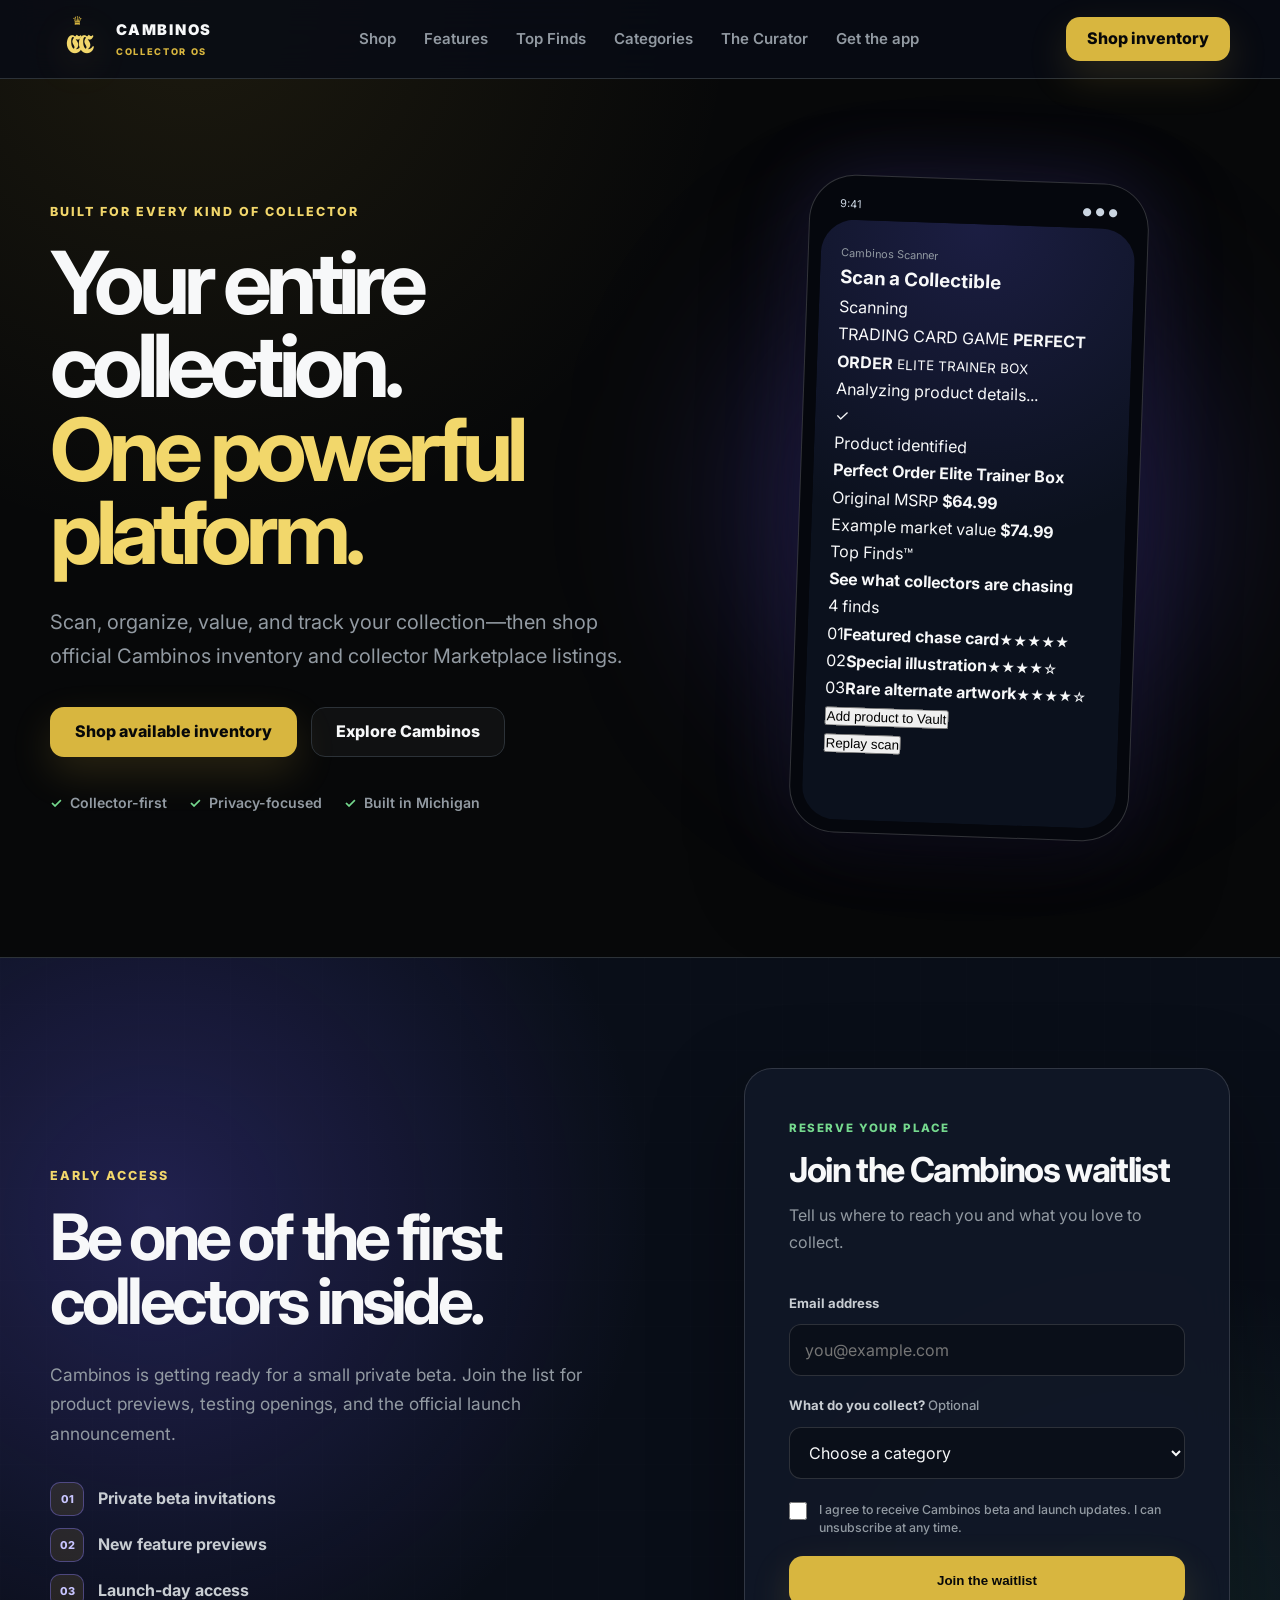
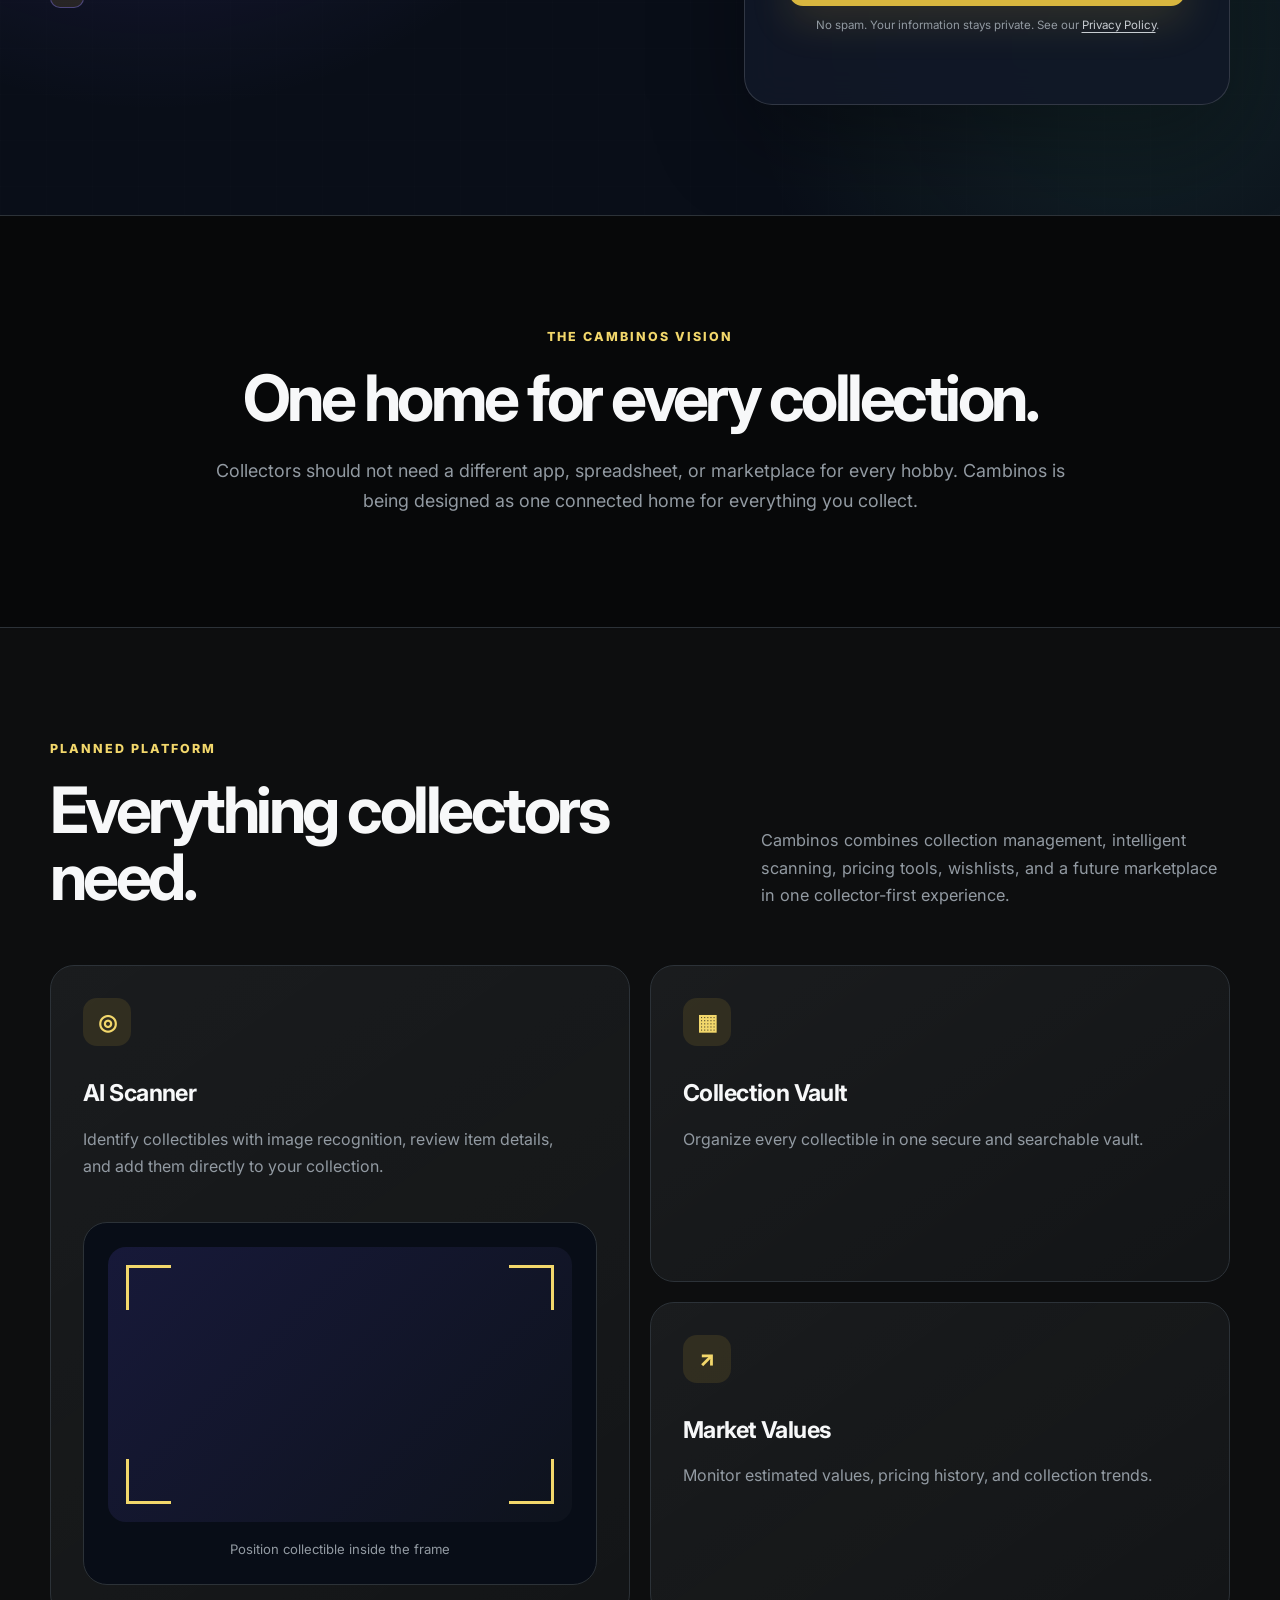
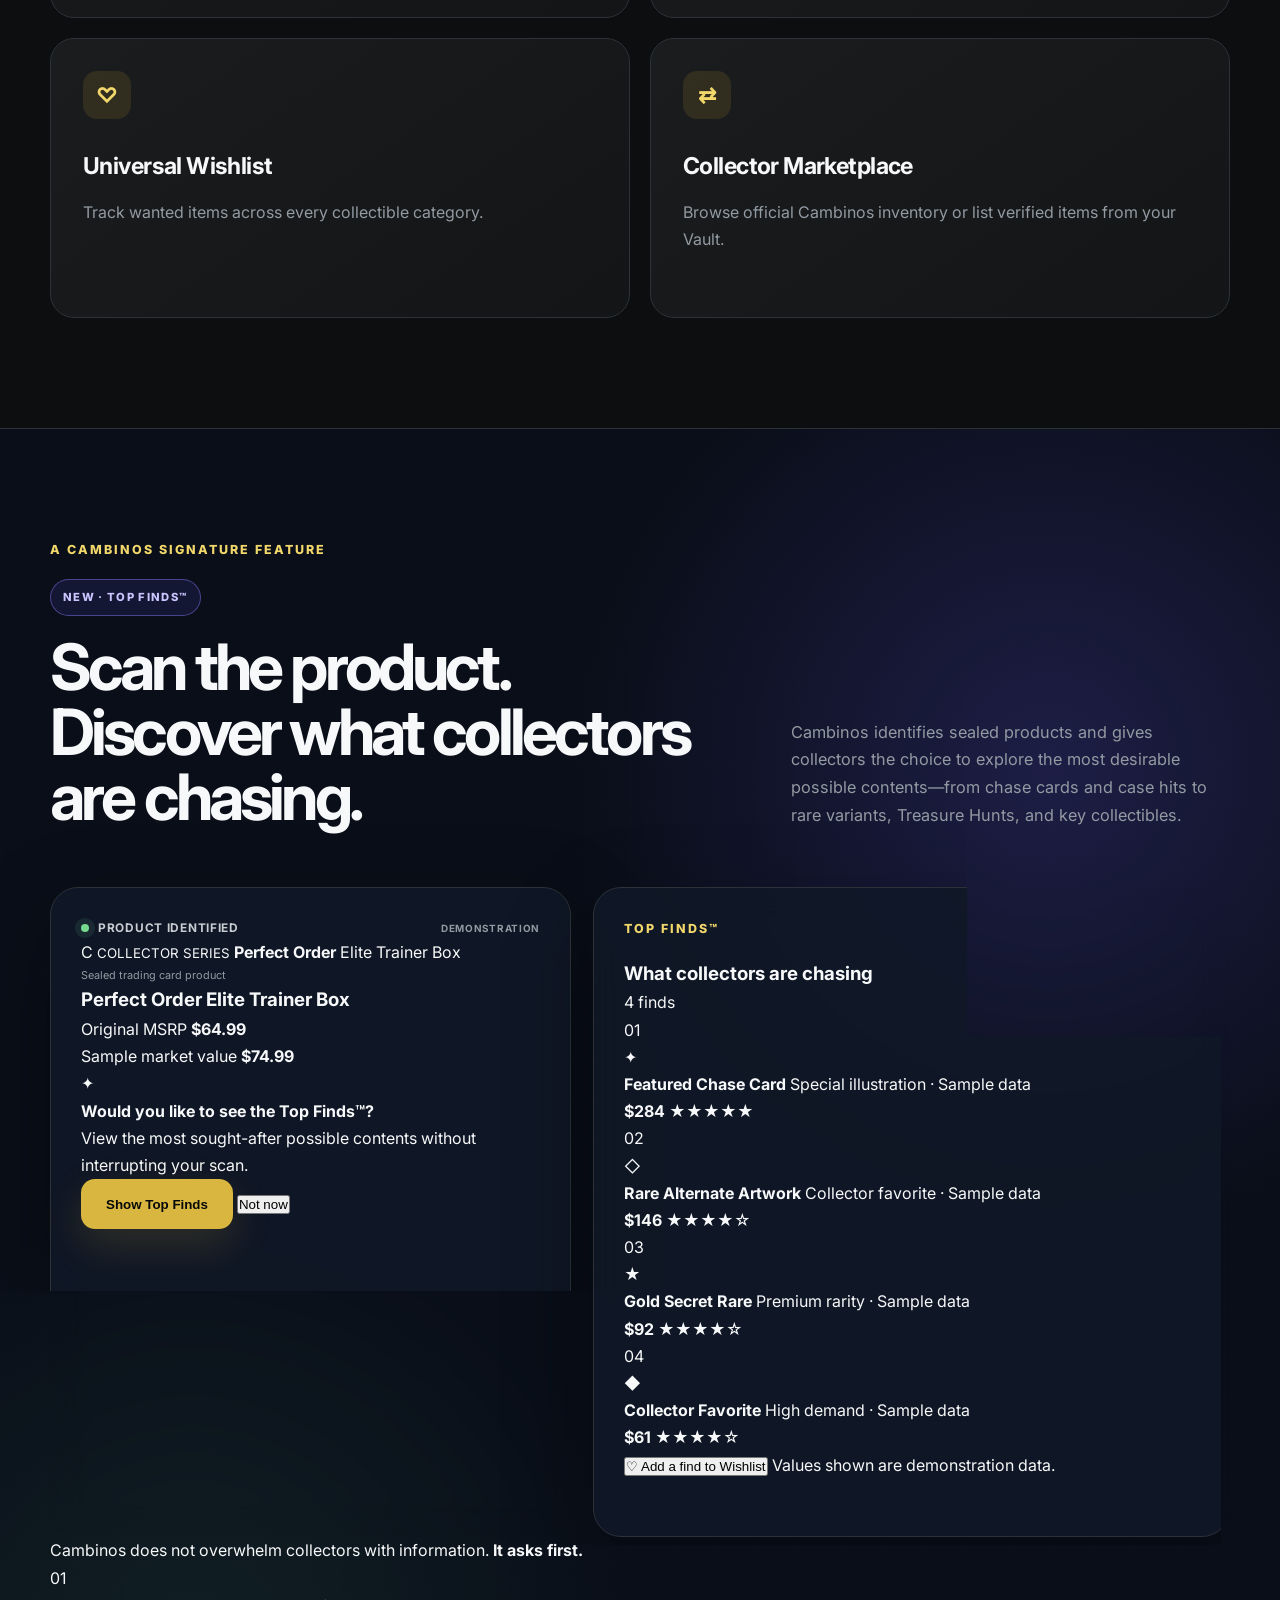
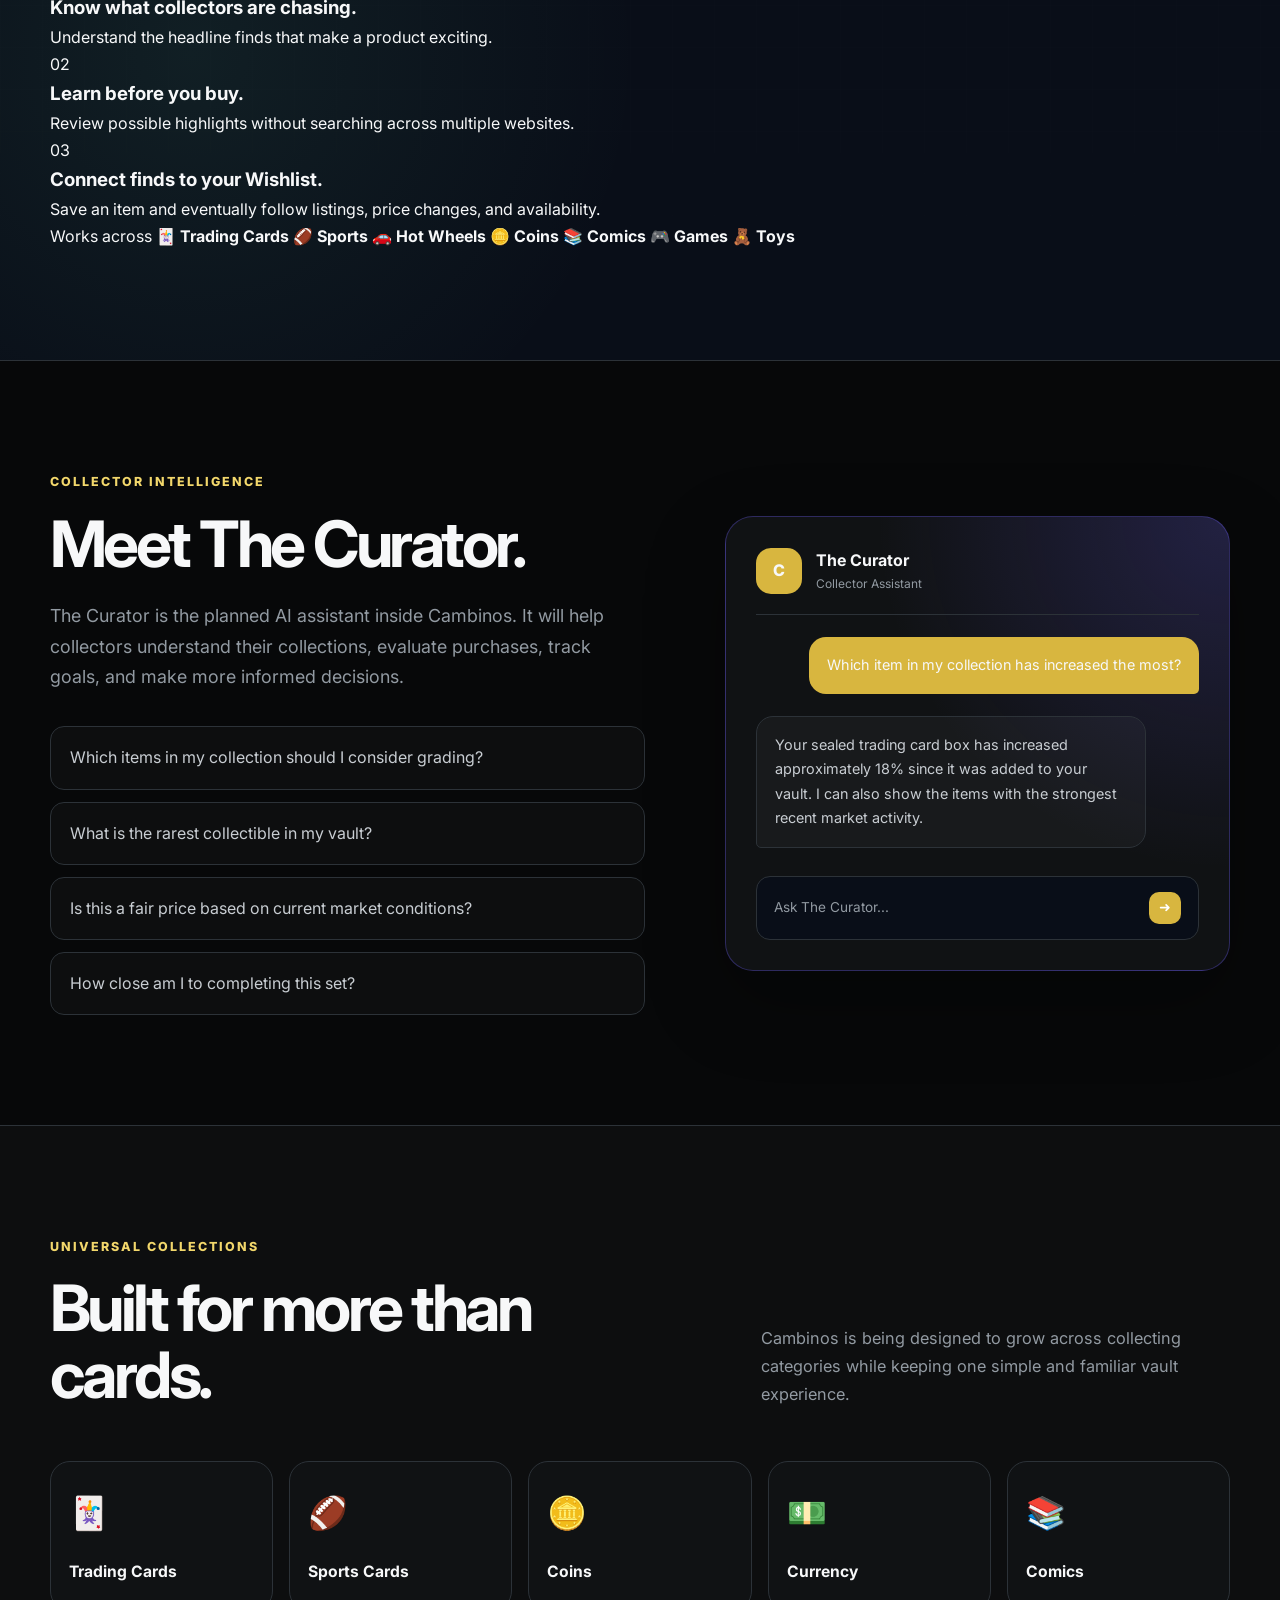
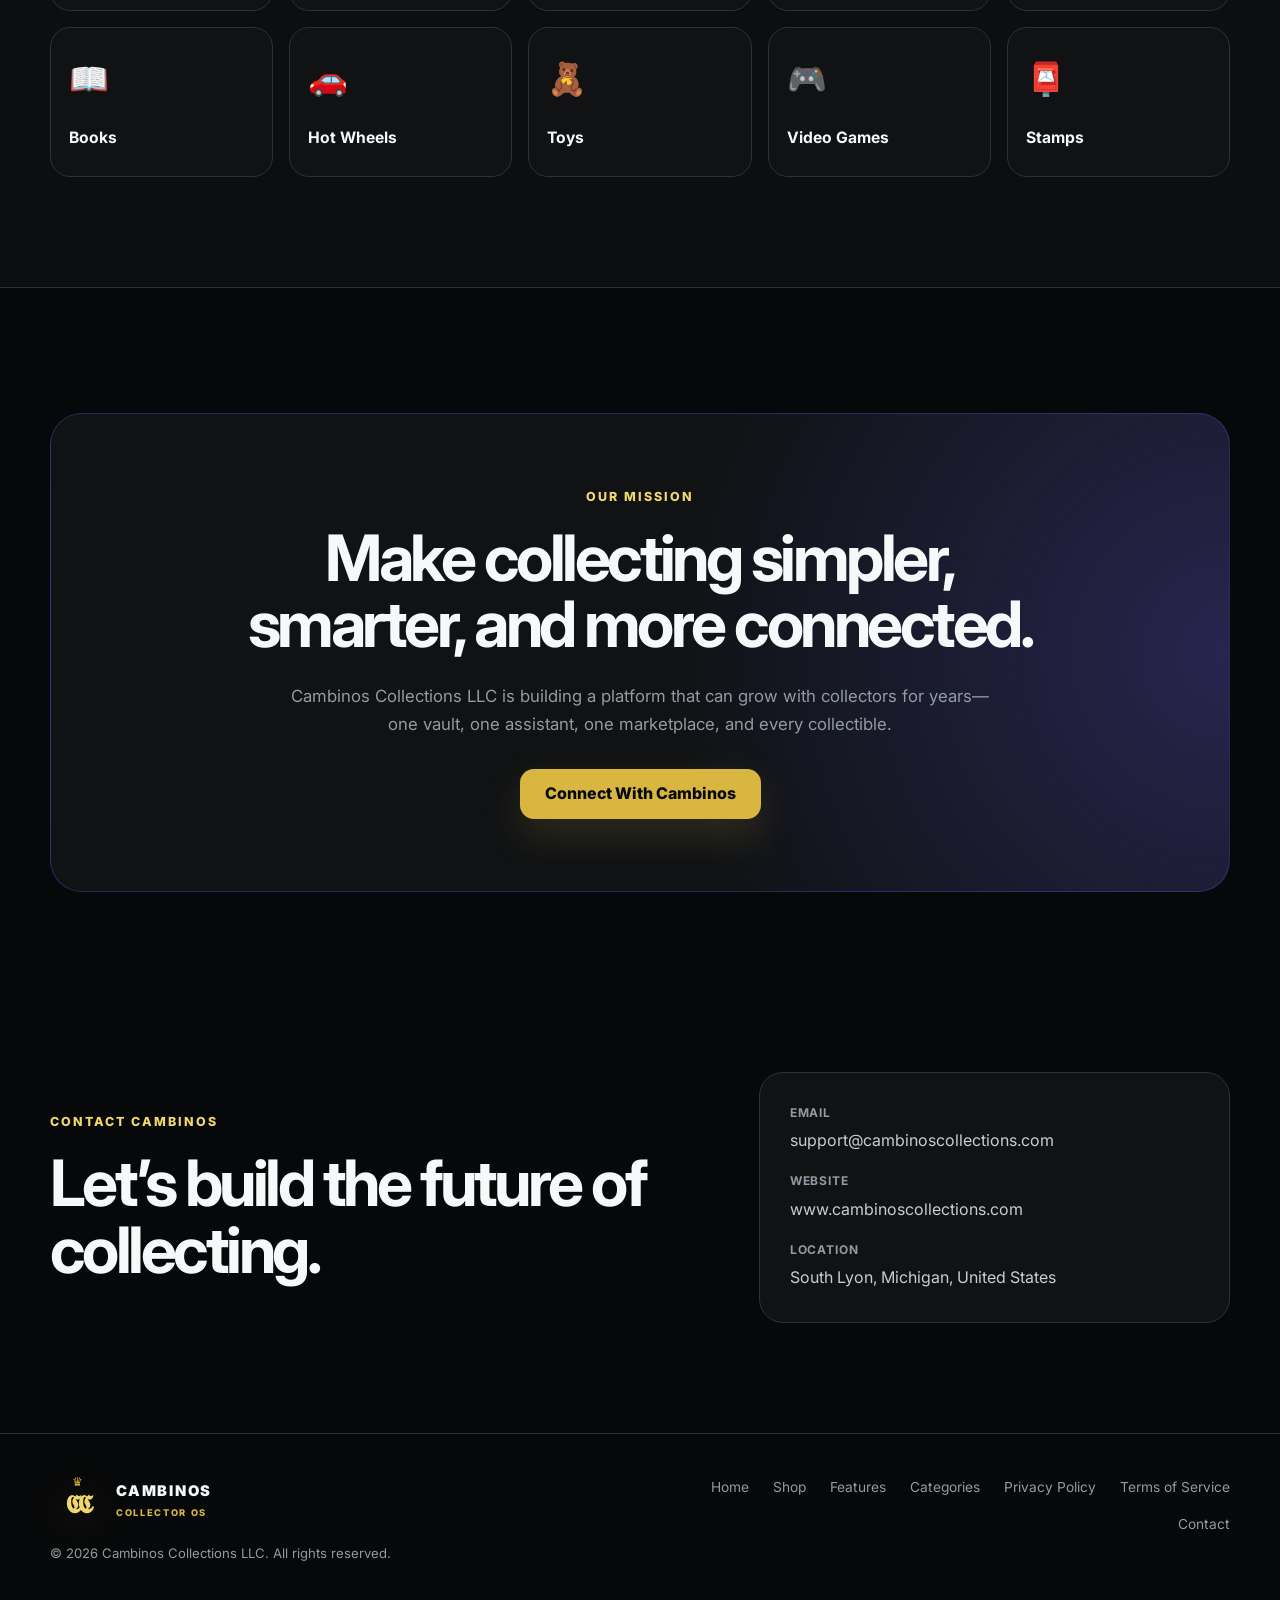
==== commit 461ef939: "Add app launch signup to storefront" ====
--- a/cambinos-website/index.html
+++ b/cambinos-website/index.html
@@ -50,7 +50,7 @@
         <a href="#top-finds">Top Finds</a>
         <a href="#categories">Categories</a>
         <a href="#curator">The Curator</a>
-        <a href="#waitlist">Waitlist</a>
+        <a href="#waitlist">Get the app</a>
       </div>
 
       <a href="shop.html" class="button button-small">
--- a/cambinos-website/styles.css
+++ b/cambinos-website/styles.css
@@ -1541,9 +1541,23 @@
 .store-status.is-live { border-color: rgba(110, 231, 183, 0.28); }
 .store-status.is-live .store-status-dot { background: var(--success); box-shadow: 0 0 0 5px rgba(110, 231, 183, 0.1); }
 .store-status.is-preparing .store-status-dot { background: #facc15; box-shadow: 0 0 0 5px rgba(250, 204, 21, 0.1); }
-.store-filters { display: flex; gap: 9px; margin: 22px 0 28px; overflow-x: auto; padding-bottom: 3px; }
+.store-catalog-nav { margin: 22px 0 28px; padding: 22px; border: 1px solid var(--border); border-radius: 18px; background: rgba(10, 12, 14, 0.82); }
+.store-catalog-nav-heading { display: flex; align-items: end; justify-content: space-between; gap: 24px; }
+.store-catalog-nav-heading h3 { margin-top: 4px; font-size: 1.35rem; }
+.store-catalog-nav-heading > p { color: var(--muted); font-size: 0.85rem; }
+.store-filters { display: flex; gap: 9px; margin: 18px -4px 0; overflow-x: auto; padding: 4px 4px 10px; scrollbar-color: #5a4817 transparent; }
 .store-filter { min-height: 40px; padding: 0 15px; border: 1px solid var(--border); border-radius: 999px; background: transparent; color: var(--muted-light); font: inherit; font-size: 0.83rem; font-weight: 700; white-space: nowrap; cursor: pointer; }
 .store-filter:hover, .store-filter.is-active { border-color: #5a4817; background: #211b0d; color: var(--accent-hover); }
+.store-filter.is-active { box-shadow: inset 0 0 0 1px rgba(216, 182, 63, 0.12); }
+.store-refinements { display: grid; grid-template-columns: repeat(3, minmax(0, 1fr)) auto; align-items: end; gap: 12px; margin-top: 12px; padding-top: 18px; border-top: 1px solid var(--border); }
+.store-refinements label { min-width: 0; }
+.store-refinements label span { display: block; margin: 0 0 7px 2px; color: var(--muted-light); font-size: 0.85rem; font-weight: 700; }
+.store-refinements select { width: 100%; min-height: 46px; padding: 0 38px 0 13px; border: 1px solid var(--border); border-radius: 11px; outline: 0; background: var(--background-soft); color: var(--text); font: inherit; font-size: 0.9rem; cursor: pointer; }
+.store-refinements select:focus { border-color: var(--accent); box-shadow: 0 0 0 4px rgba(216, 182, 63, 0.12); }
+.store-refinements option { background: #101214; color: var(--text); }
+.store-clear-filters { min-height: 46px; padding: 0 15px; border: 1px solid #5a4817; border-radius: 11px; background: #211b0d; color: var(--accent-hover); font: inherit; font-size: 0.85rem; font-weight: 800; cursor: pointer; white-space: nowrap; }
+.store-clear-filters:hover { border-color: var(--accent); }
+.store-results-summary { min-height: 1.4em; margin: -12px 0 18px; color: var(--muted); font-size: 0.88rem; }
 .store-grid { display: grid; grid-template-columns: repeat(3, minmax(0, 1fr)); gap: 20px; }
 .store-card { min-width: 0; overflow: hidden; border: 1px solid var(--border); border-radius: 20px; background: rgba(16, 18, 20, 0.94); box-shadow: 0 18px 46px rgba(0,0,0,0.2); transition: transform 0.2s ease, border-color 0.2s ease; }
 .store-card:hover { transform: translateY(-4px); border-color: rgba(216, 182, 63, 0.52); }
@@ -1571,6 +1585,29 @@
 .store-empty h3, .store-error h3 { font-size: 1.55rem; }
 .store-empty p, .store-error p { max-width: 600px; margin: 10px auto 24px; color: var(--muted); }
 .store-no-results { grid-column: 1 / -1; padding: 48px 20px; border: 1px dashed var(--border); border-radius: 18px; color: var(--muted); text-align: center; }
+.store-launch { padding: 0 0 90px; }
+.store-launch-shell { display: grid; grid-template-columns: minmax(0, 0.9fr) minmax(420px, 1.1fr); align-items: center; gap: clamp(32px, 7vw, 88px); padding: clamp(28px, 5vw, 54px); border: 1px solid #5a4817; border-radius: 26px; background: radial-gradient(circle at 85% 15%, rgba(216, 182, 63, 0.14), transparent 22rem), rgba(12, 13, 14, 0.94); box-shadow: 0 28px 75px rgba(0,0,0,0.28); }
+.store-launch-copy h2 { margin-top: 8px; font-size: clamp(2rem, 4vw, 3.6rem); line-height: 1.02; letter-spacing: -0.05em; }
+.store-launch-copy > p:not(.eyebrow) { max-width: 590px; margin-top: 18px; color: var(--muted-light); font-size: 1rem; line-height: 1.65; }
+.store-launch-points { display: flex; flex-wrap: wrap; gap: 8px; margin-top: 22px; }
+.store-launch-points span { padding: 7px 10px; border: 1px solid rgba(216,182,63,0.25); border-radius: 999px; background: rgba(33,27,13,0.72); color: var(--accent-hover); font-size: 0.8rem; font-weight: 700; }
+.store-launch-card { padding: clamp(20px, 4vw, 30px); border: 1px solid var(--border); border-radius: 18px; background: rgba(16,18,20,0.96); }
+.store-launch-form > label:first-child { display: block; margin-bottom: 8px; color: var(--muted-light); font-size: 0.9rem; font-weight: 700; }
+.store-launch-input-row { display: grid; grid-template-columns: minmax(0, 1fr) auto; gap: 10px; }
+.store-launch-input-row input { min-width: 0; min-height: 52px; padding: 0 15px; border: 1px solid var(--border); border-radius: 12px; outline: 0; background: var(--background-soft); color: var(--text); font: inherit; font-size: 1rem; }
+.store-launch-input-row input:focus { border-color: var(--accent); box-shadow: 0 0 0 4px rgba(216,182,63,0.12); }
+.store-launch-input-row .button { border: 0; cursor: pointer; }
+.store-launch-input-row .button:disabled { cursor: wait; opacity: 0.65; }
+.store-launch-consent { display: flex; align-items: flex-start; gap: 10px; margin-top: 16px; color: var(--muted-light); font-size: 0.86rem; line-height: 1.5; cursor: pointer; }
+.store-launch-consent input { width: 18px; height: 18px; flex: 0 0 auto; margin-top: 2px; accent-color: var(--accent); }
+.store-launch-privacy { margin-top: 12px; color: var(--muted); font-size: 0.78rem; }
+.store-launch-privacy a { color: var(--accent-hover); }
+.store-launch-message { min-height: 1.4em; margin-top: 10px; color: var(--success); font-size: 0.85rem; }
+.store-launch-message.is-error { color: #fda4af; }
+.store-launch-success { display: flex; align-items: center; gap: 16px; min-height: 130px; outline: 0; }
+.store-launch-success-icon { width: 48px; height: 48px; display: grid; place-items: center; flex: 0 0 auto; border: 1px solid rgba(110,231,183,0.35); border-radius: 50%; background: rgba(110,231,183,0.1); color: var(--success); font-size: 1.2rem; font-weight: 900; }
+.store-launch-success strong { font-family: "Bree Serif", Georgia, serif; font-size: 1.35rem; font-weight: 400; }
+.store-launch-success p { margin-top: 6px; color: var(--muted); font-size: 0.9rem; }
 .store-how { padding: 0 0 90px; }
 .store-how-grid { display: grid; grid-template-columns: repeat(3, 1fr); gap: 18px; }
 .store-how article { padding: 24px; border-top: 1px solid rgba(216,182,63,0.48); background: rgba(16,18,20,0.72); }
@@ -1618,11 +1655,22 @@
 @media (max-width: 920px) {
   .store-hero-layout { grid-template-columns: 1fr; align-items: start; gap: 32px; }
   .store-grid { grid-template-columns: repeat(2, minmax(0, 1fr)); }
+  .store-refinements { grid-template-columns: repeat(2, minmax(0, 1fr)); }
+  .store-clear-filters { align-self: end; }
+  .store-launch-shell { grid-template-columns: 1fr; }
 }
 
 @media (max-width: 680px) {
   .store-toolbar { align-items: stretch; flex-direction: column; }
   .store-search-wrap { width: 100%; }
+  .store-catalog-nav { padding: 18px 14px; }
+  .store-catalog-nav-heading { align-items: start; flex-direction: column; gap: 8px; }
+  .store-refinements { grid-template-columns: 1fr; }
+  .store-clear-filters { width: 100%; }
+  .store-launch { padding: 0 14px 68px; }
+  .store-launch-shell { padding: 24px 18px; }
+  .store-launch-input-row { grid-template-columns: 1fr; }
+  .store-launch-input-row .button { width: 100%; }
   .store-grid, .store-how-grid { grid-template-columns: 1fr; }
   .store-card-visual { height: 260px; }
   .store-card-footer { align-items: stretch; flex-direction: column; }
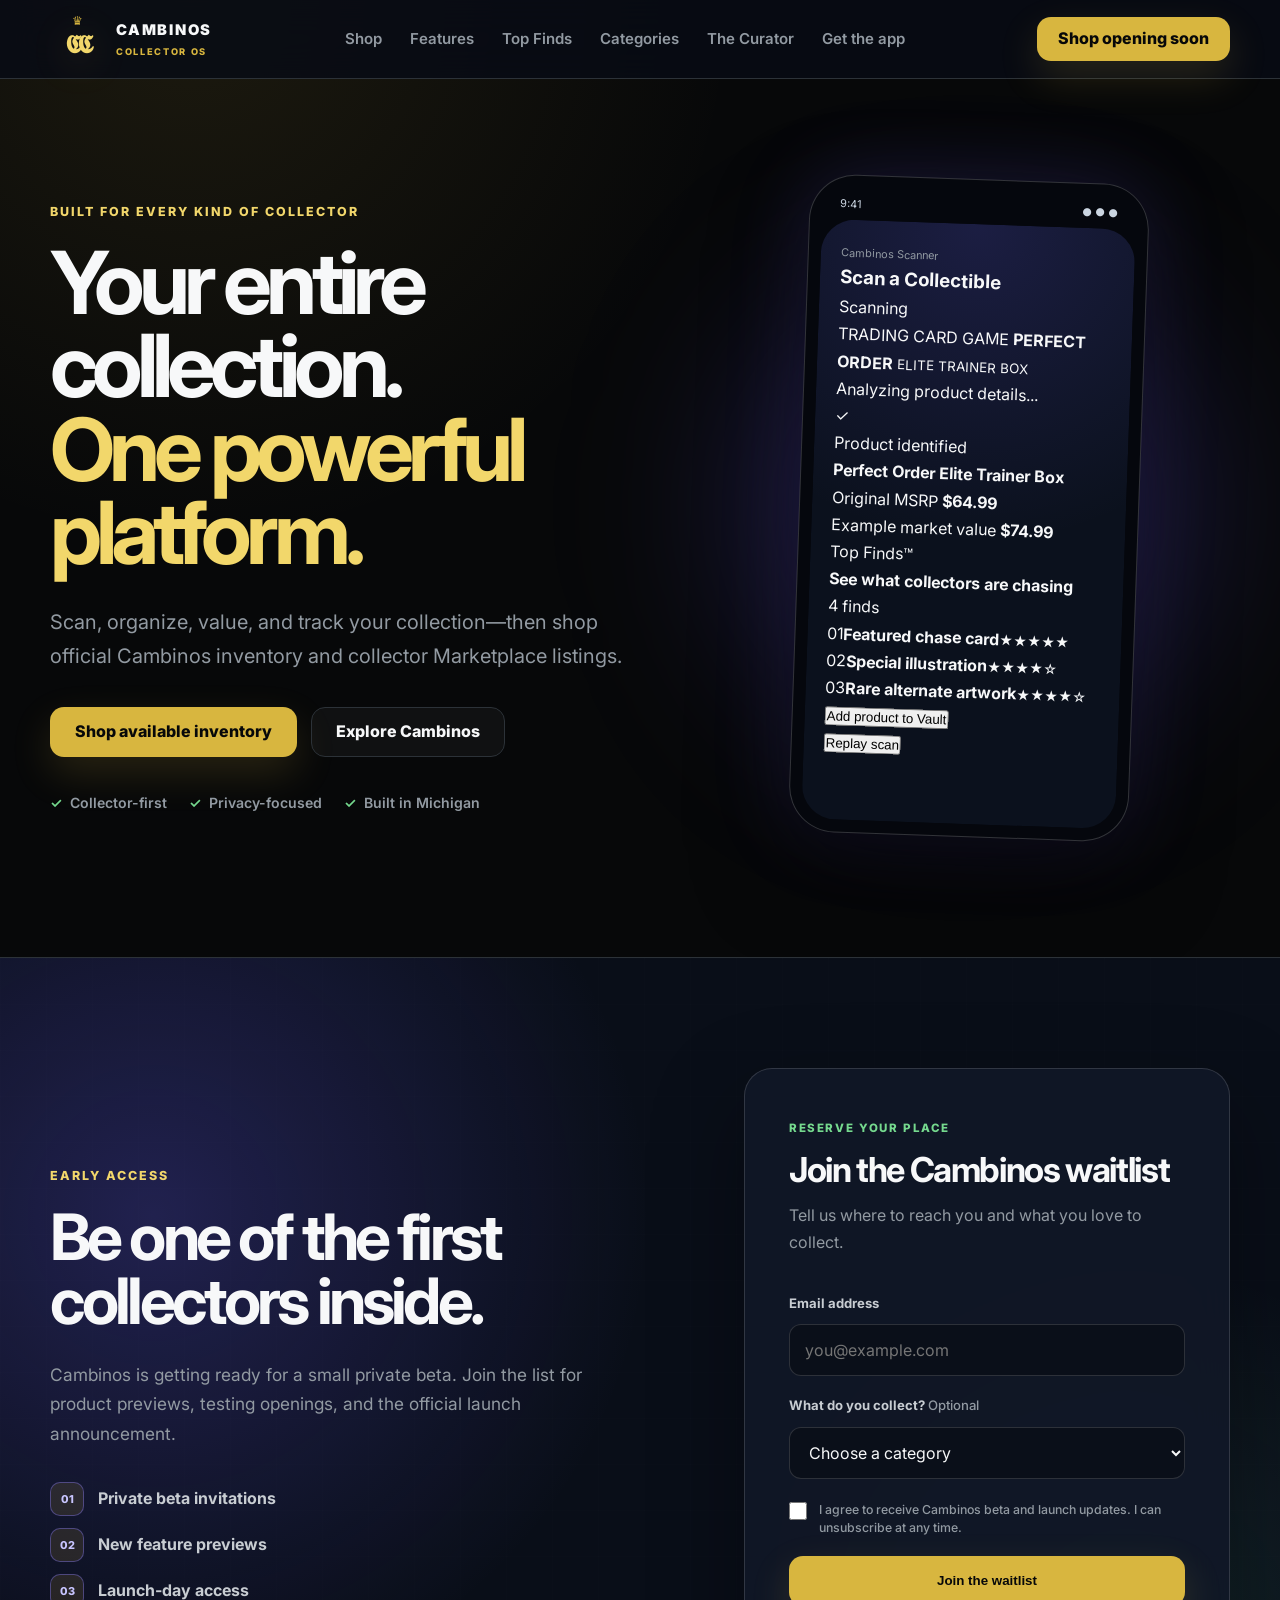
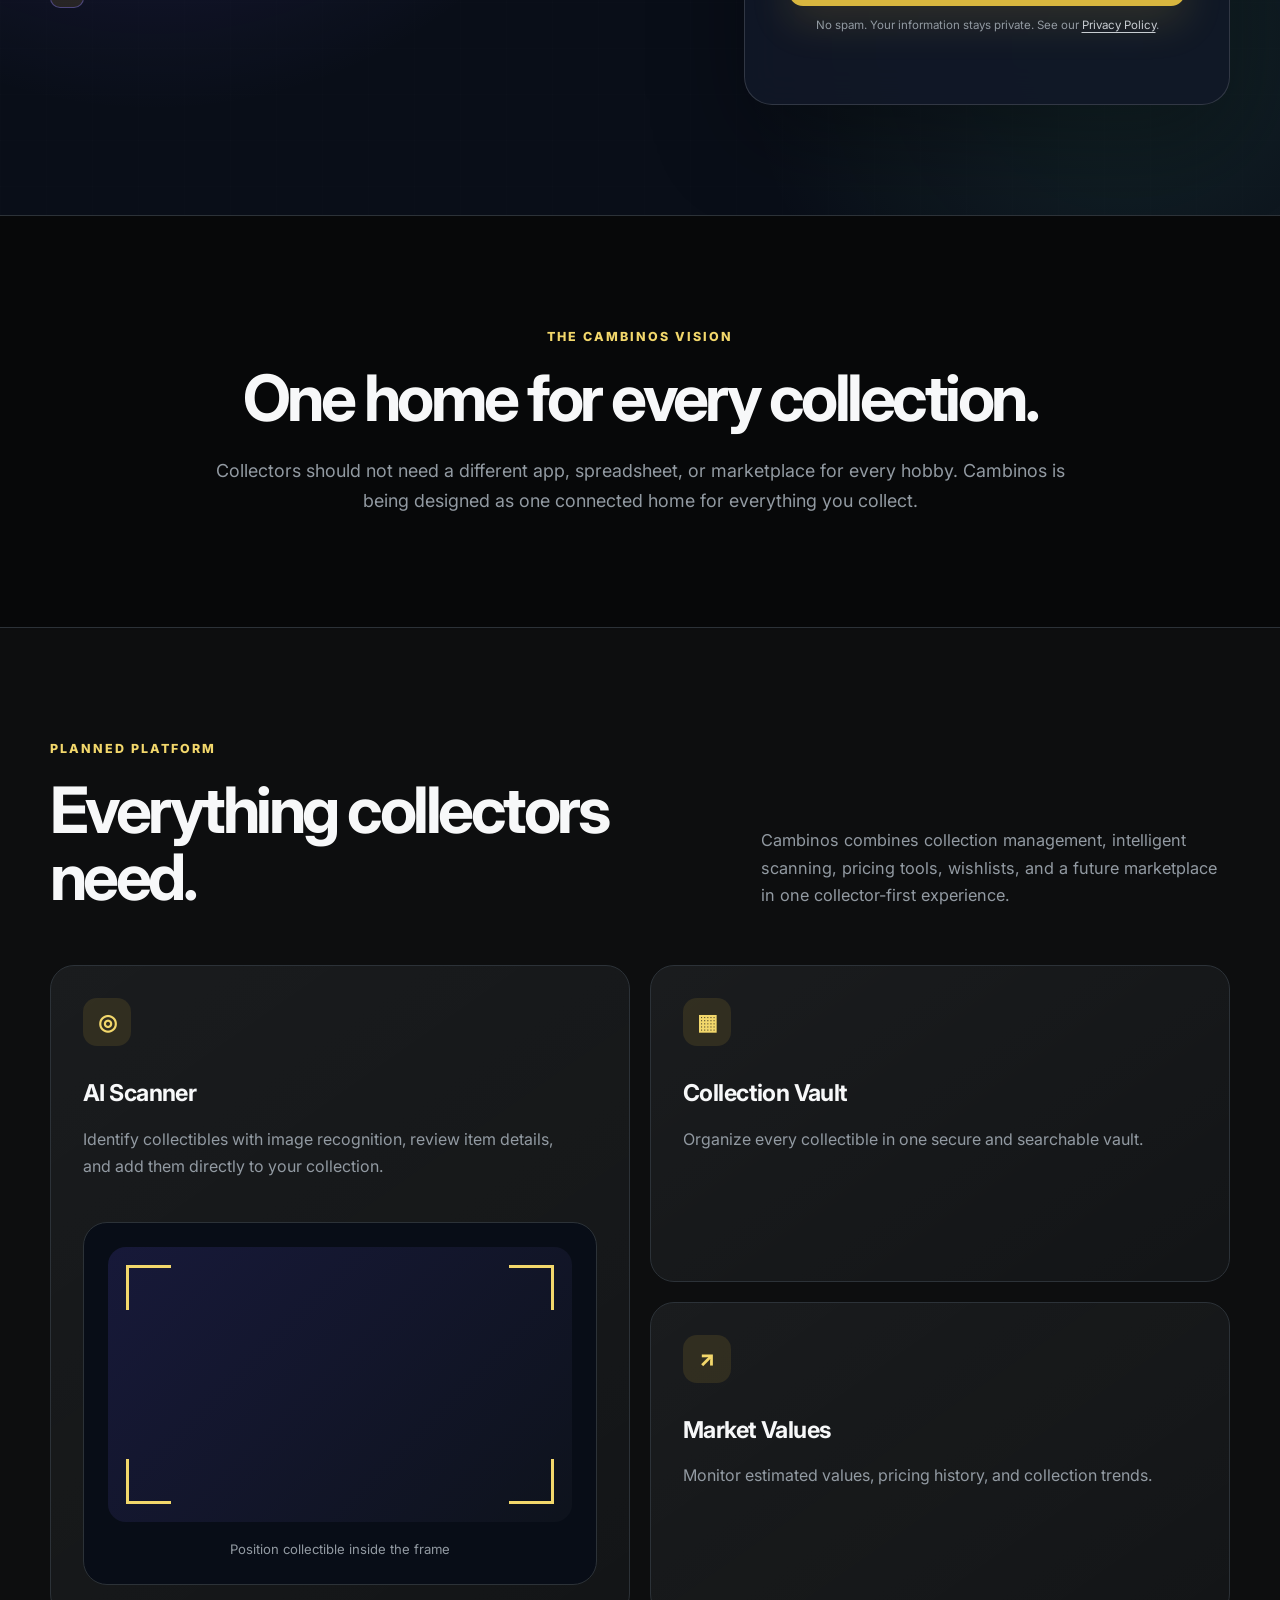
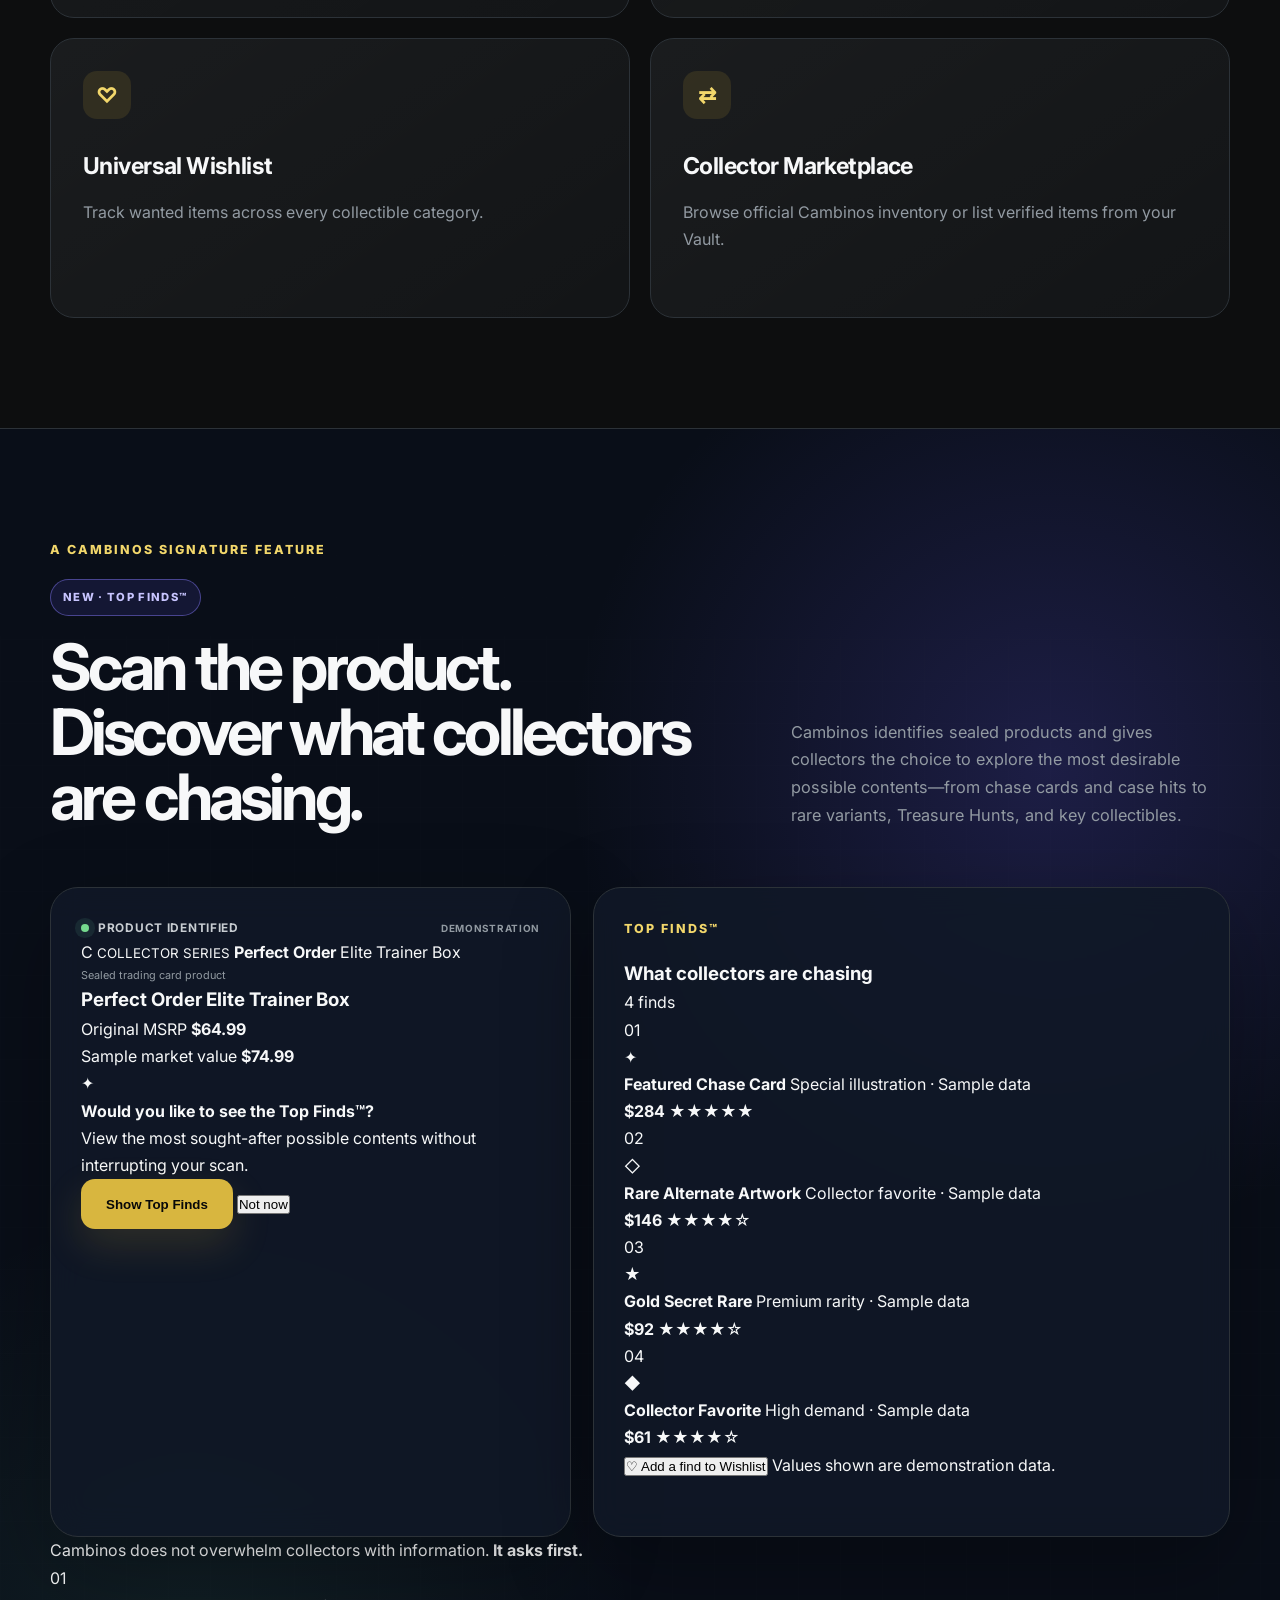
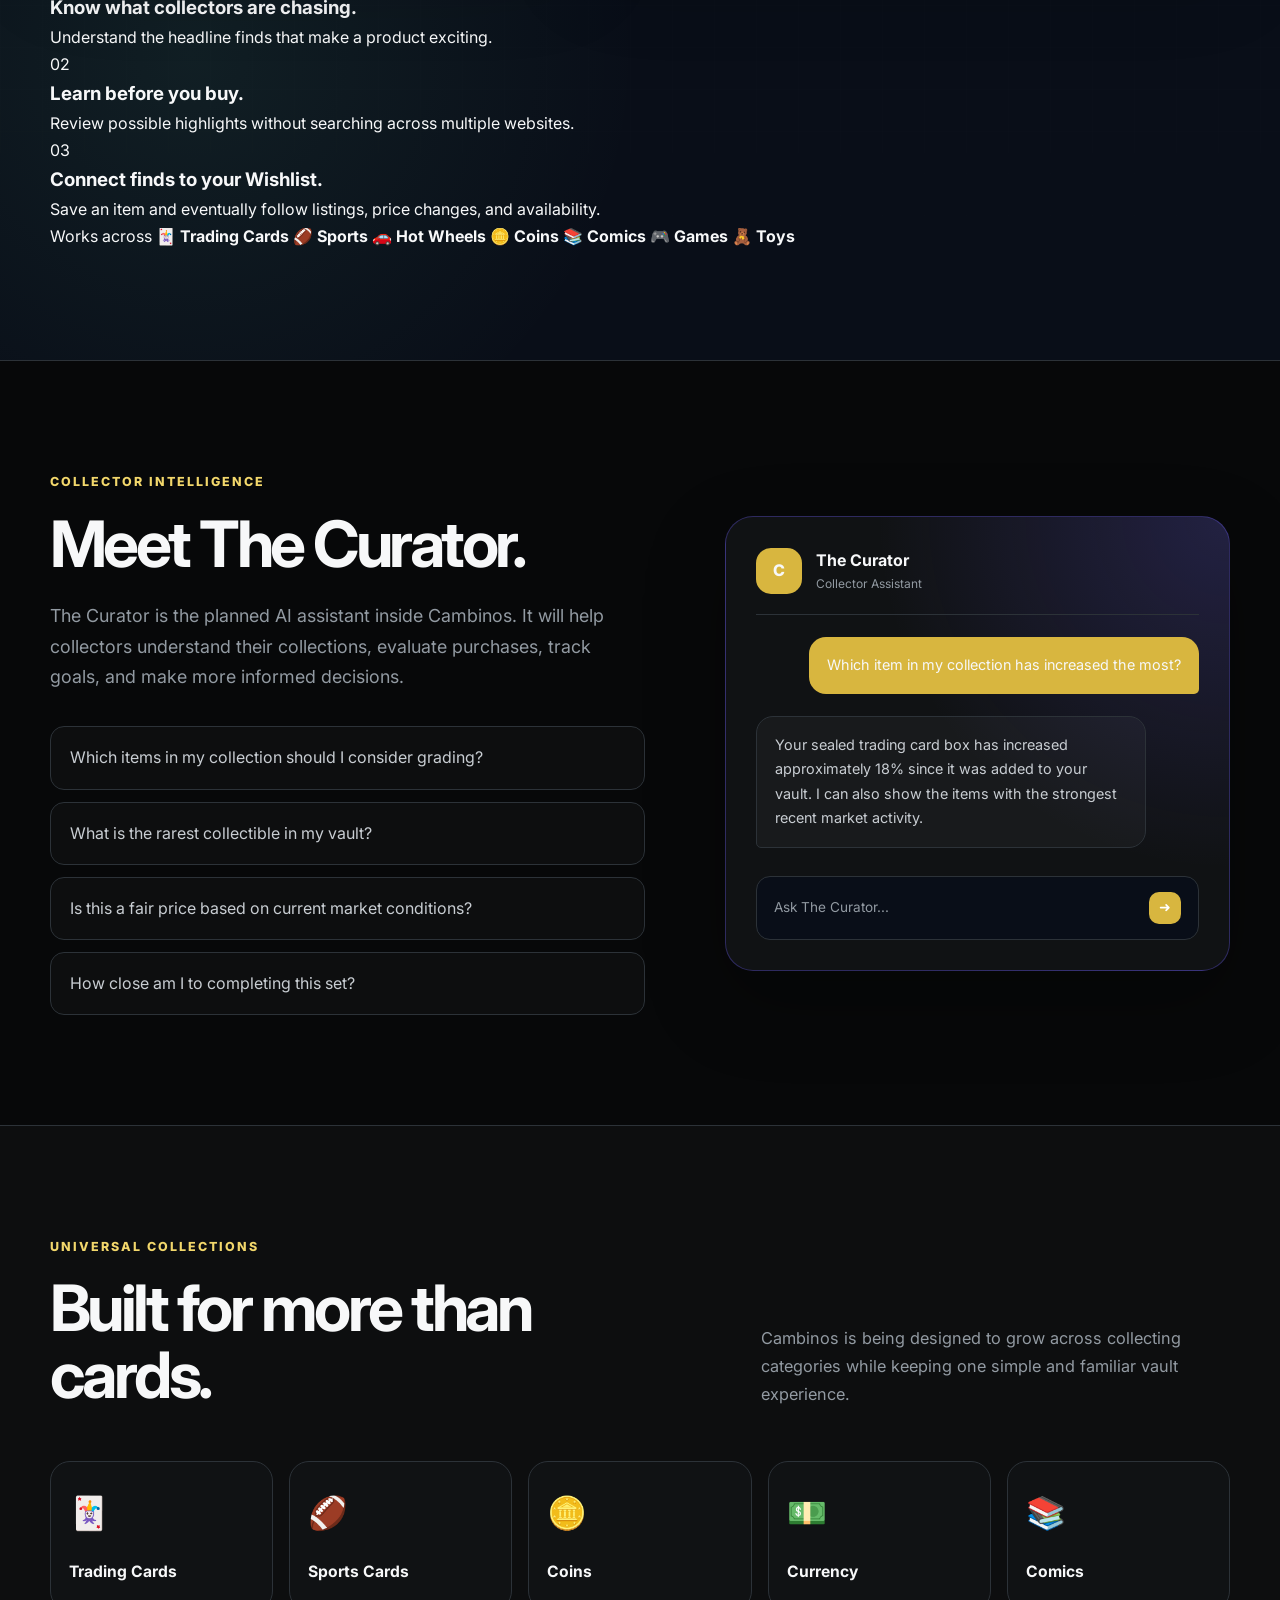
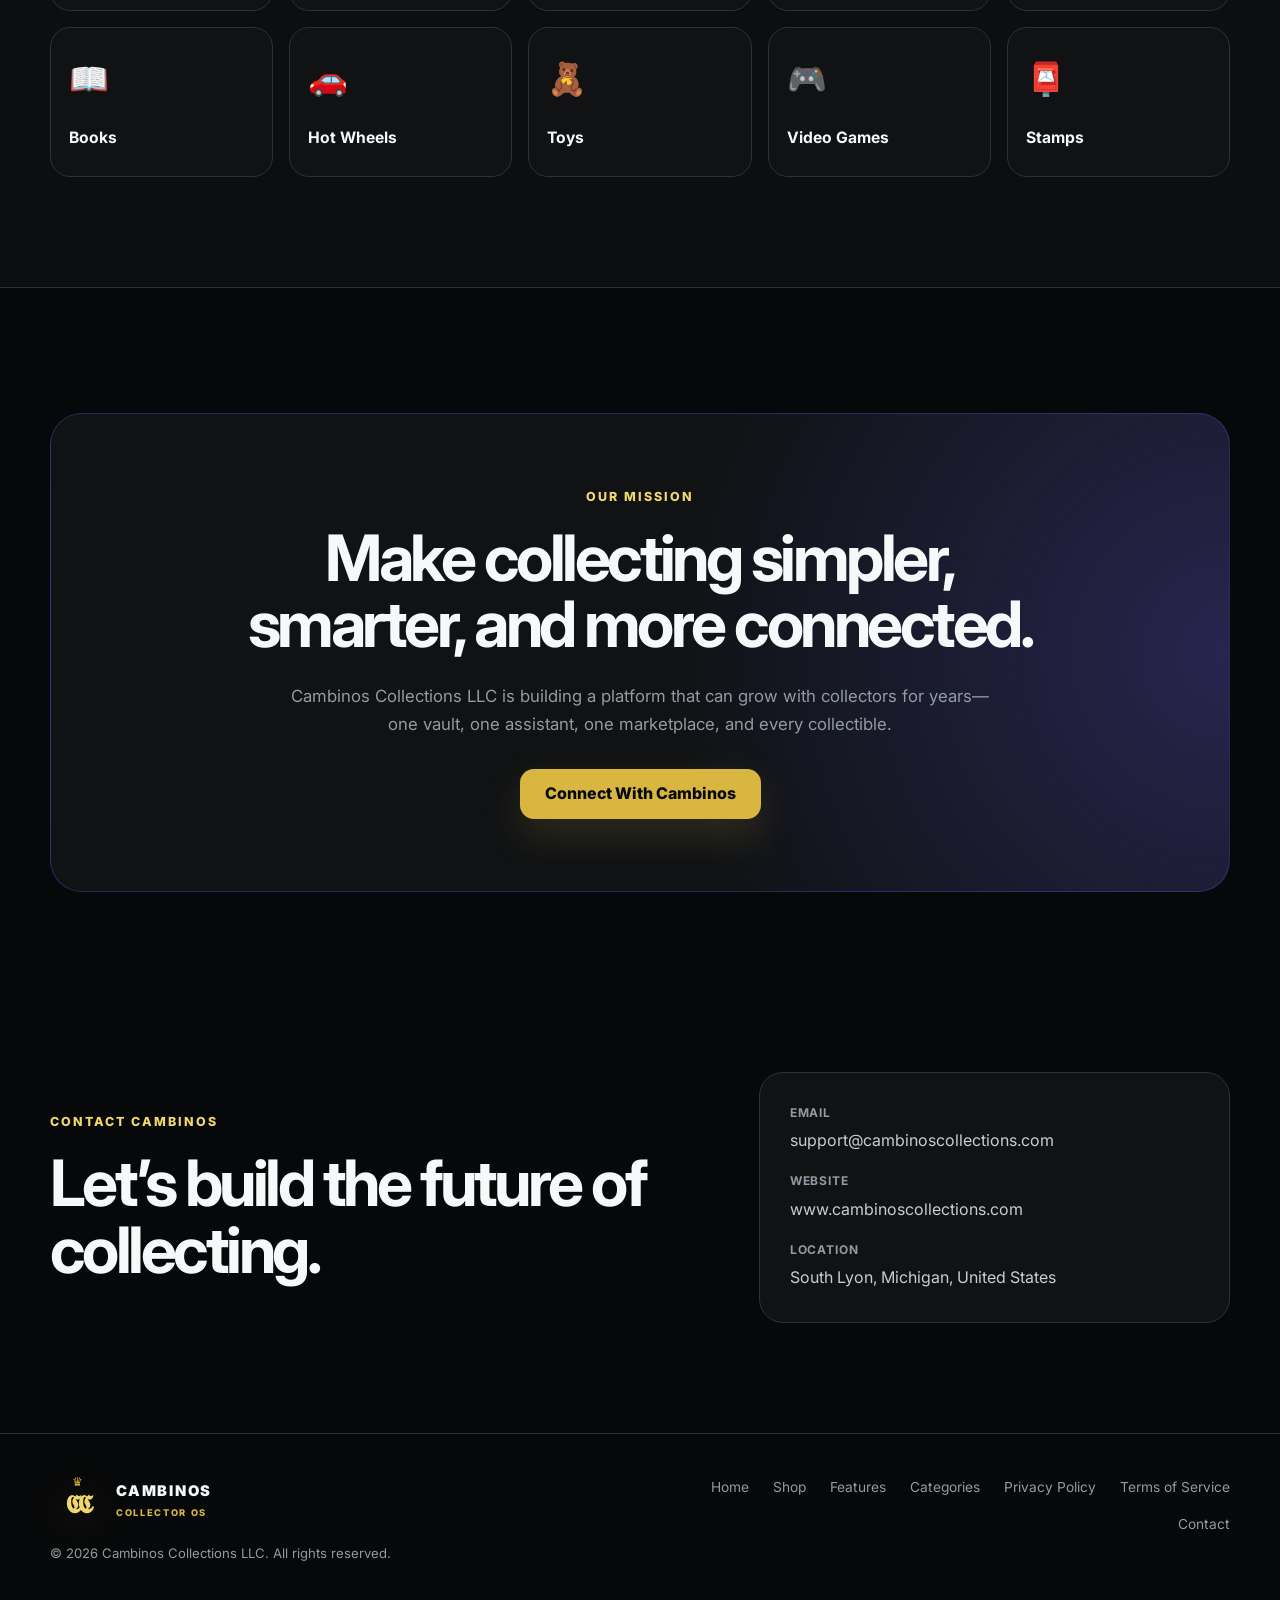
==== commit 72f2129a: "Polish store launch page and correct checkout return messaging" ====
--- a/cambinos-website/index.html
+++ b/cambinos-website/index.html
@@ -54,7 +54,7 @@
       </div>
 
       <a href="shop.html" class="button button-small">
-        Shop inventory
+        Shop opening soon
       </a>
 
     </nav>
--- a/cambinos-website/styles.css
+++ b/cambinos-website/styles.css
@@ -1575,6 +1575,16 @@
 .store-card-price span { color: var(--muted); font-size: 0.72rem; }
 .store-buy-button { min-height: 44px; padding: 10px 15px; white-space: nowrap; }
 .store-cart-button { border: 0; cursor: pointer; }
+.store-page [hidden] { display: none !important; }
+.store-cart-button:disabled { cursor: default; opacity: 0.78; }
+.store-paused-panel { max-width: 900px; margin: 0 auto; padding: clamp(38px, 7vw, 72px); border: 1px solid #5a4817; border-radius: 28px; background: radial-gradient(circle at top right, rgba(238,197,51,0.13), transparent 34%), linear-gradient(145deg, #11161a, #090c0f); text-align: center; box-shadow: 0 28px 80px rgba(0,0,0,0.28); }
+.store-paused-mark { display: grid; width: 86px; height: 86px; margin: 0 auto 24px; place-items: center; border: 1px solid #8b6f19; border-radius: 24px; background: #171409; color: var(--accent); font-family: "Bree Serif", serif; font-size: 2rem; }
+.store-paused-panel h2 { max-width: 680px; margin: 10px auto 14px; font-size: clamp(1.8rem, 4vw, 3rem); line-height: 1.12; letter-spacing: -0.04em; }
+.store-paused-panel > p:not(.eyebrow) { max-width: 660px; margin: 0 auto; color: var(--muted-light); font-size: clamp(1rem, 2vw, 1.15rem); line-height: 1.75; }
+.store-paused-progress { display: grid; grid-template-columns: repeat(4, 1fr); gap: 10px; max-width: 700px; margin: 34px auto; }
+.store-paused-progress span { padding: 14px 10px; border: 1px solid var(--border); border-radius: 12px; background: rgba(255,255,255,0.025); color: var(--muted-light); font-size: 0.82rem; font-weight: 700; text-transform: uppercase; letter-spacing: 0.08em; }
+.store-paused-progress strong { display: block; margin-bottom: 5px; color: var(--accent); font-size: 0.7rem; }
+@media (max-width: 640px) { .store-paused-progress { grid-template-columns: repeat(2, 1fr); } }
 .store-cart-button span { min-width: 24px; height: 24px; display: inline-grid; place-items: center; margin-left: 7px; border-radius: 999px; background: rgba(255,255,255,0.18); font-size: 0.75rem; }
 .store-card-addon { position: absolute; right: 14px; top: 14px; padding: 6px 9px; border: 1px solid rgba(250,204,21,0.34); border-radius: 999px; background: rgba(38,30,5,0.92); color: #fde68a; font-size: 0.7rem; font-weight: 800; }
 .store-card-actions { display: flex; align-items: center; gap: 12px; }
@@ -1652,6 +1662,30 @@
 .store-cart-note { text-align: center; }
 @keyframes store-cart-in { from { transform: translateX(30px); opacity: 0; } }
 
+/* Shared finishing details: clear focus, comfortable targets, quiet gold accents. */
+:focus-visible { outline: 2px solid var(--accent); outline-offset: 4px; }
+[id] { scroll-margin-top: 100px; }
+.store-gold { color: var(--accent); }
+.store-hero-cta { margin-top: 24px; }
+.store-page .store-promise { border-radius: 22px; background: linear-gradient(145deg, #18160e, #0d1012); }
+.store-page .store-hero h1 { line-height: 1.06; letter-spacing: -0.045em; }
+.store-page .store-paused-panel { padding: clamp(24px, 4vw, 42px); }
+.store-page .store-paused-mark { width: 56px; height: 56px; margin-bottom: 16px; border-radius: 16px; }
+.store-page .store-cart-quantity button { min-width: 40px; min-height: 44px; }
+.store-page .store-cart-quantity { grid-template-columns: 40px 28px 40px; }
+@media (max-width: 680px) {
+  .store-page .navbar { flex-wrap: wrap; gap: 14px; }
+  .store-page .nav-links { display: flex; order: 3; width: 100%; gap: 20px; overflow-x: auto; padding-bottom: 4px; }
+  .store-page .nav-links a { white-space: nowrap; padding: 8px 0; font-size: 13px; }
+  .store-page .store-hero { padding-top: 40px; padding-bottom: 32px; }
+  .store-page .store-hero h1 { font-size: clamp(2.2rem, 9vw, 3.5rem); }
+  .store-page .store-hero-cta { width: 100%; }
+  .store-page .store-cart-button { font-size: 11px; padding: 10px 12px; }
+}
+@media (prefers-reduced-motion: reduce) {
+  *, *::before, *::after { scroll-behavior: auto !important; animation-duration: 0.01ms !important; transition-duration: 0.01ms !important; }
+}
+
 @media (max-width: 920px) {
   .store-hero-layout { grid-template-columns: 1fr; align-items: start; gap: 32px; }
   .store-grid { grid-template-columns: repeat(2, minmax(0, 1fr)); }
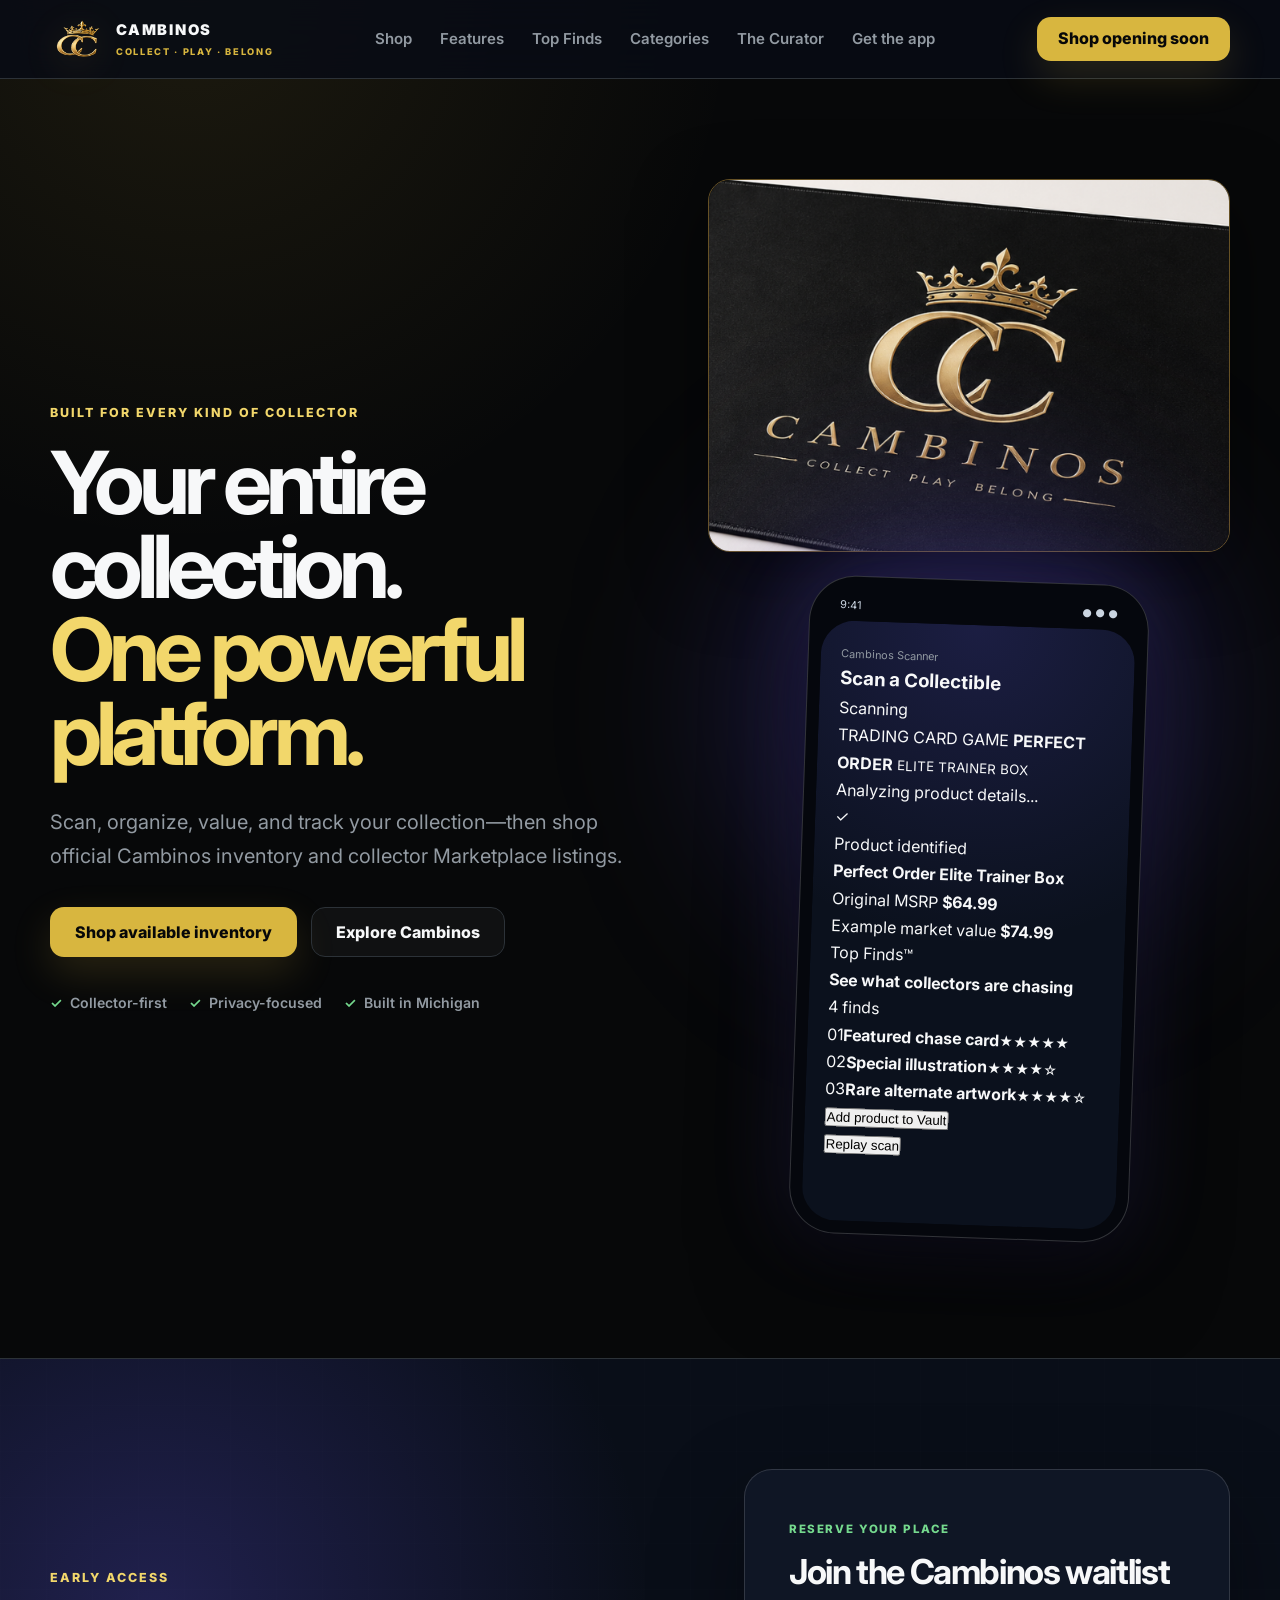
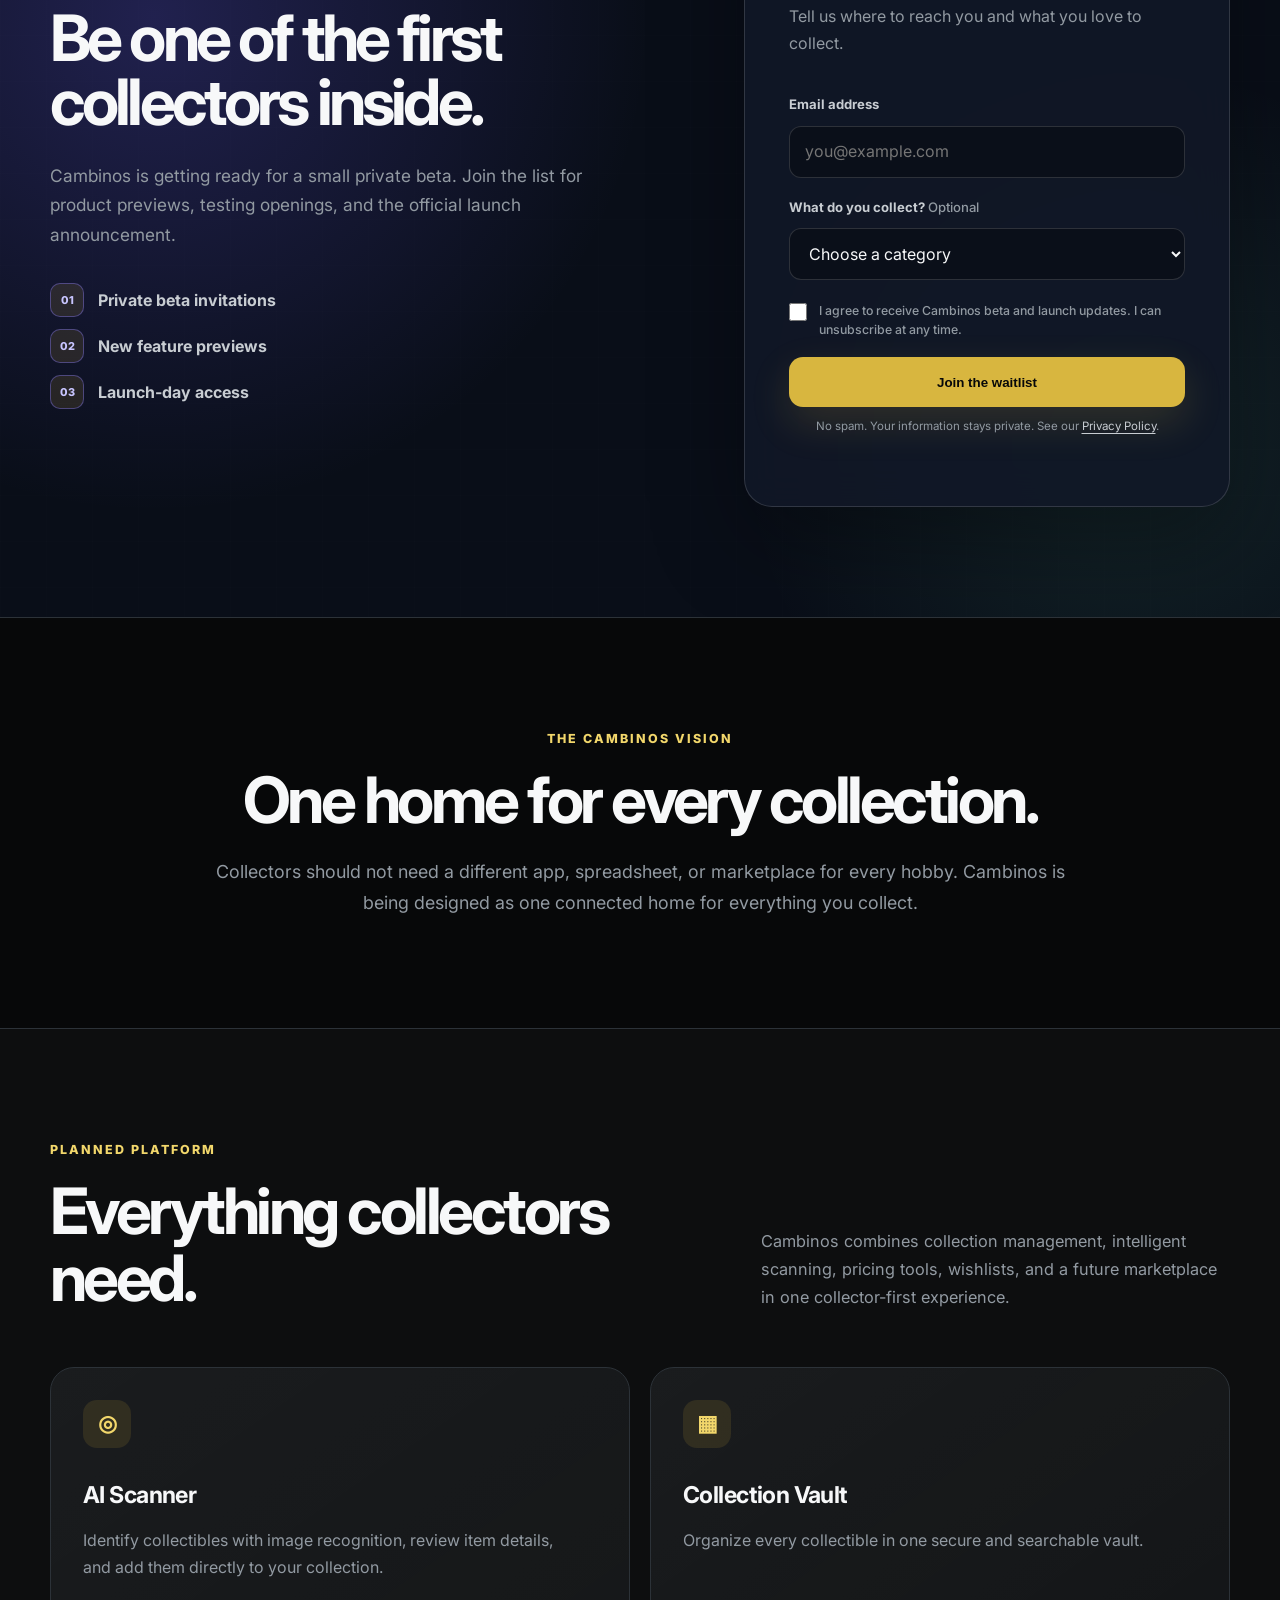
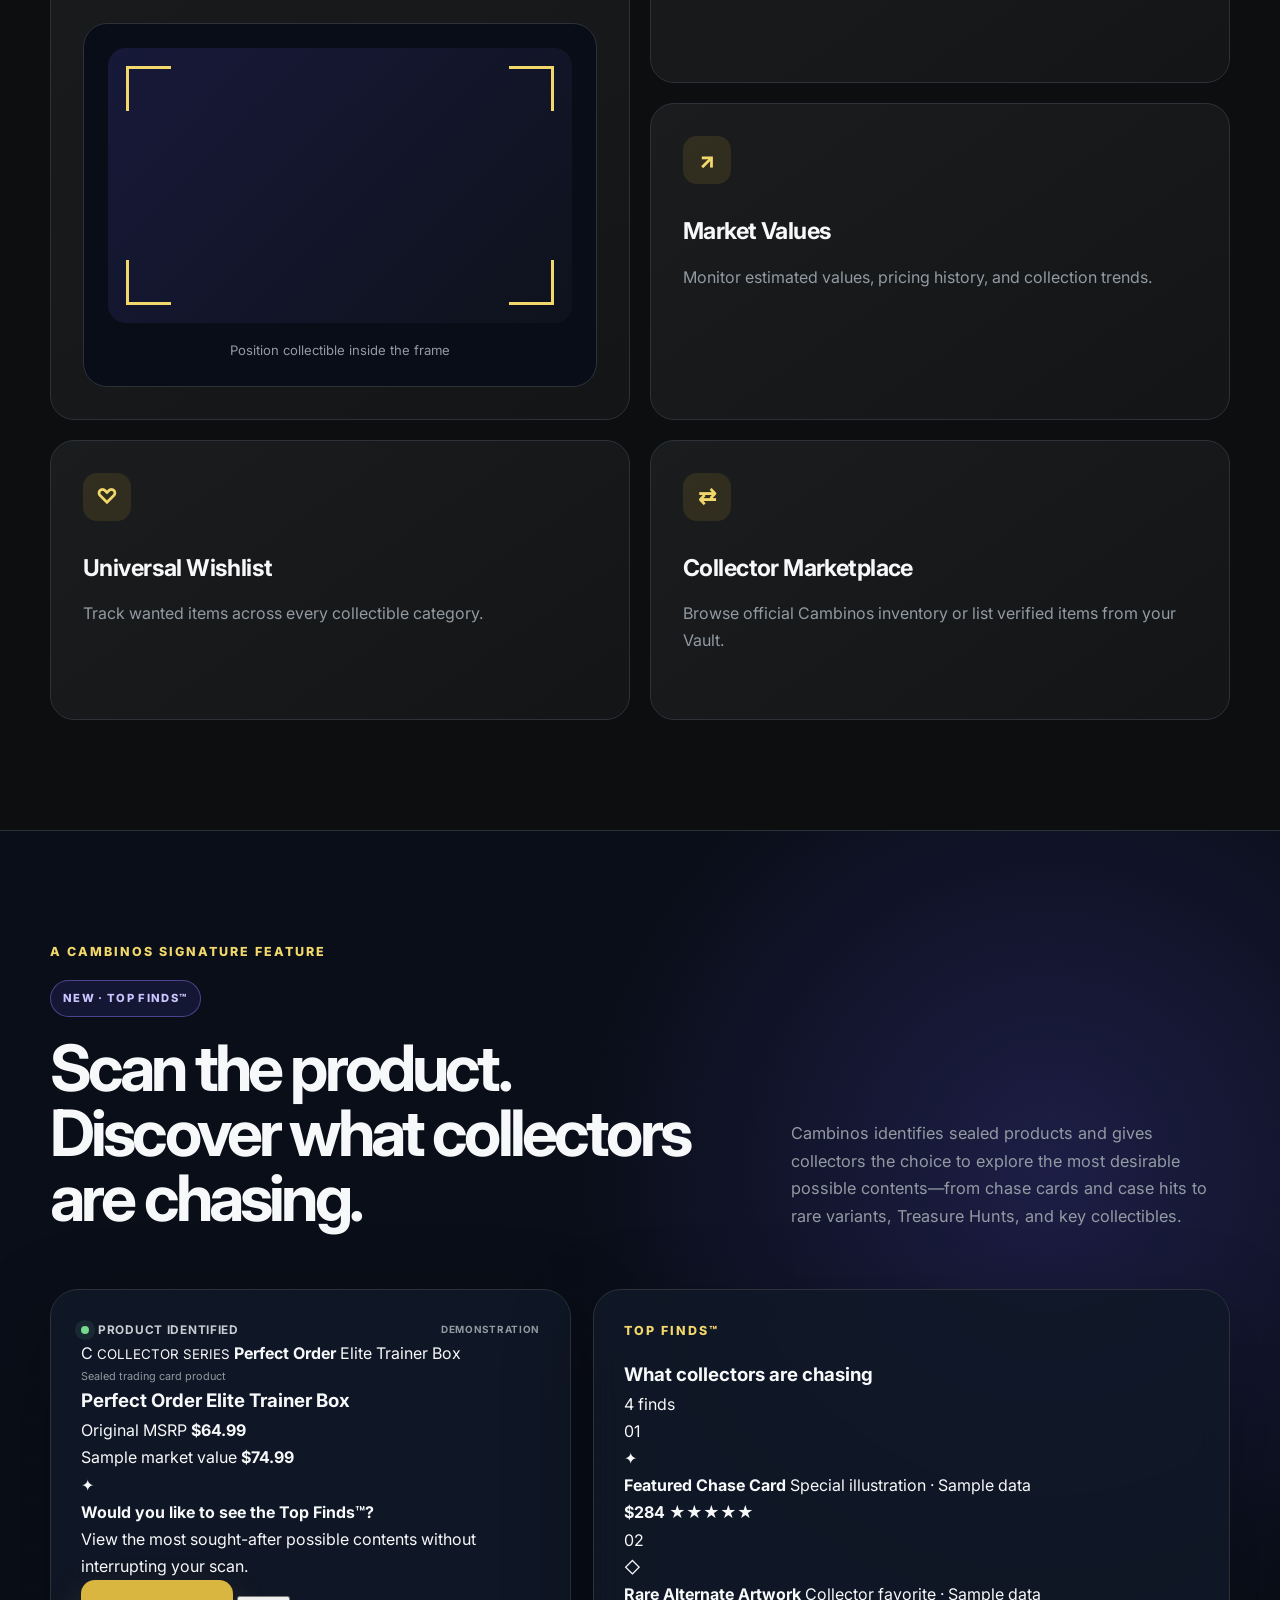
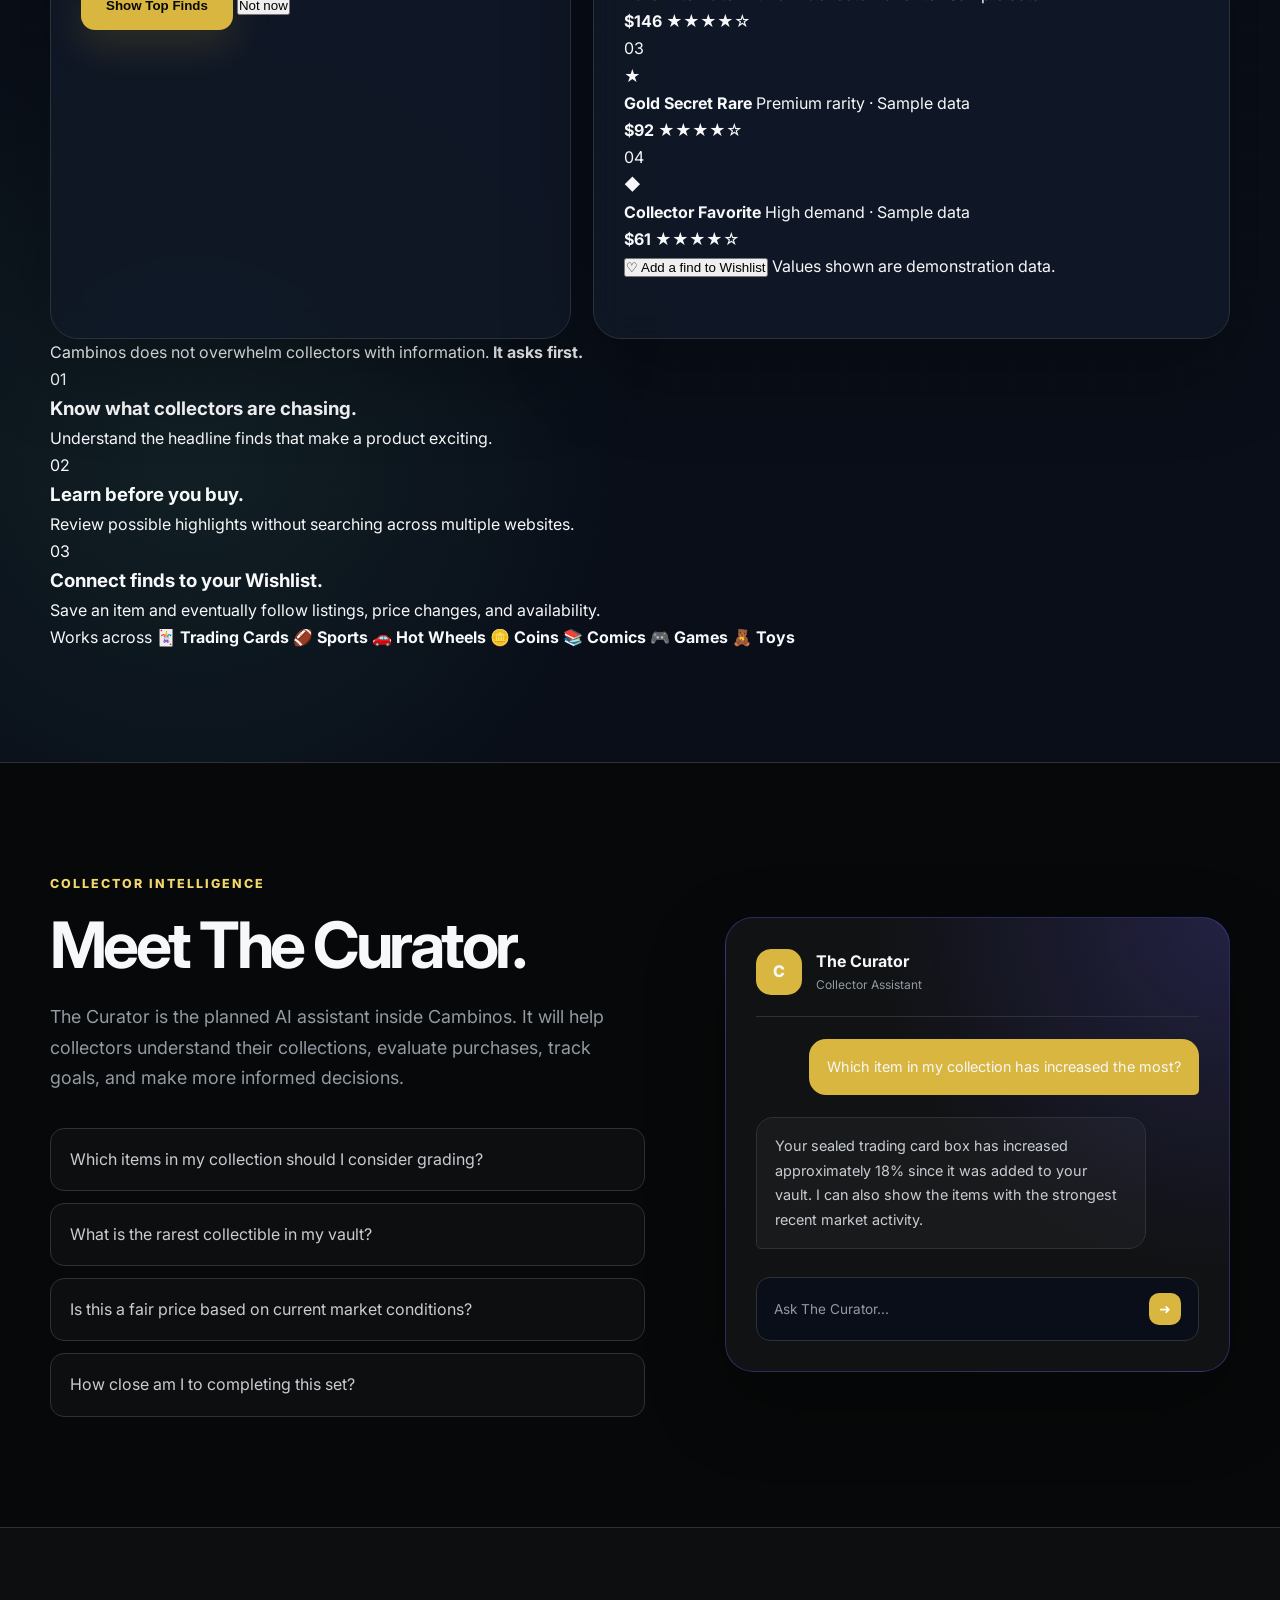
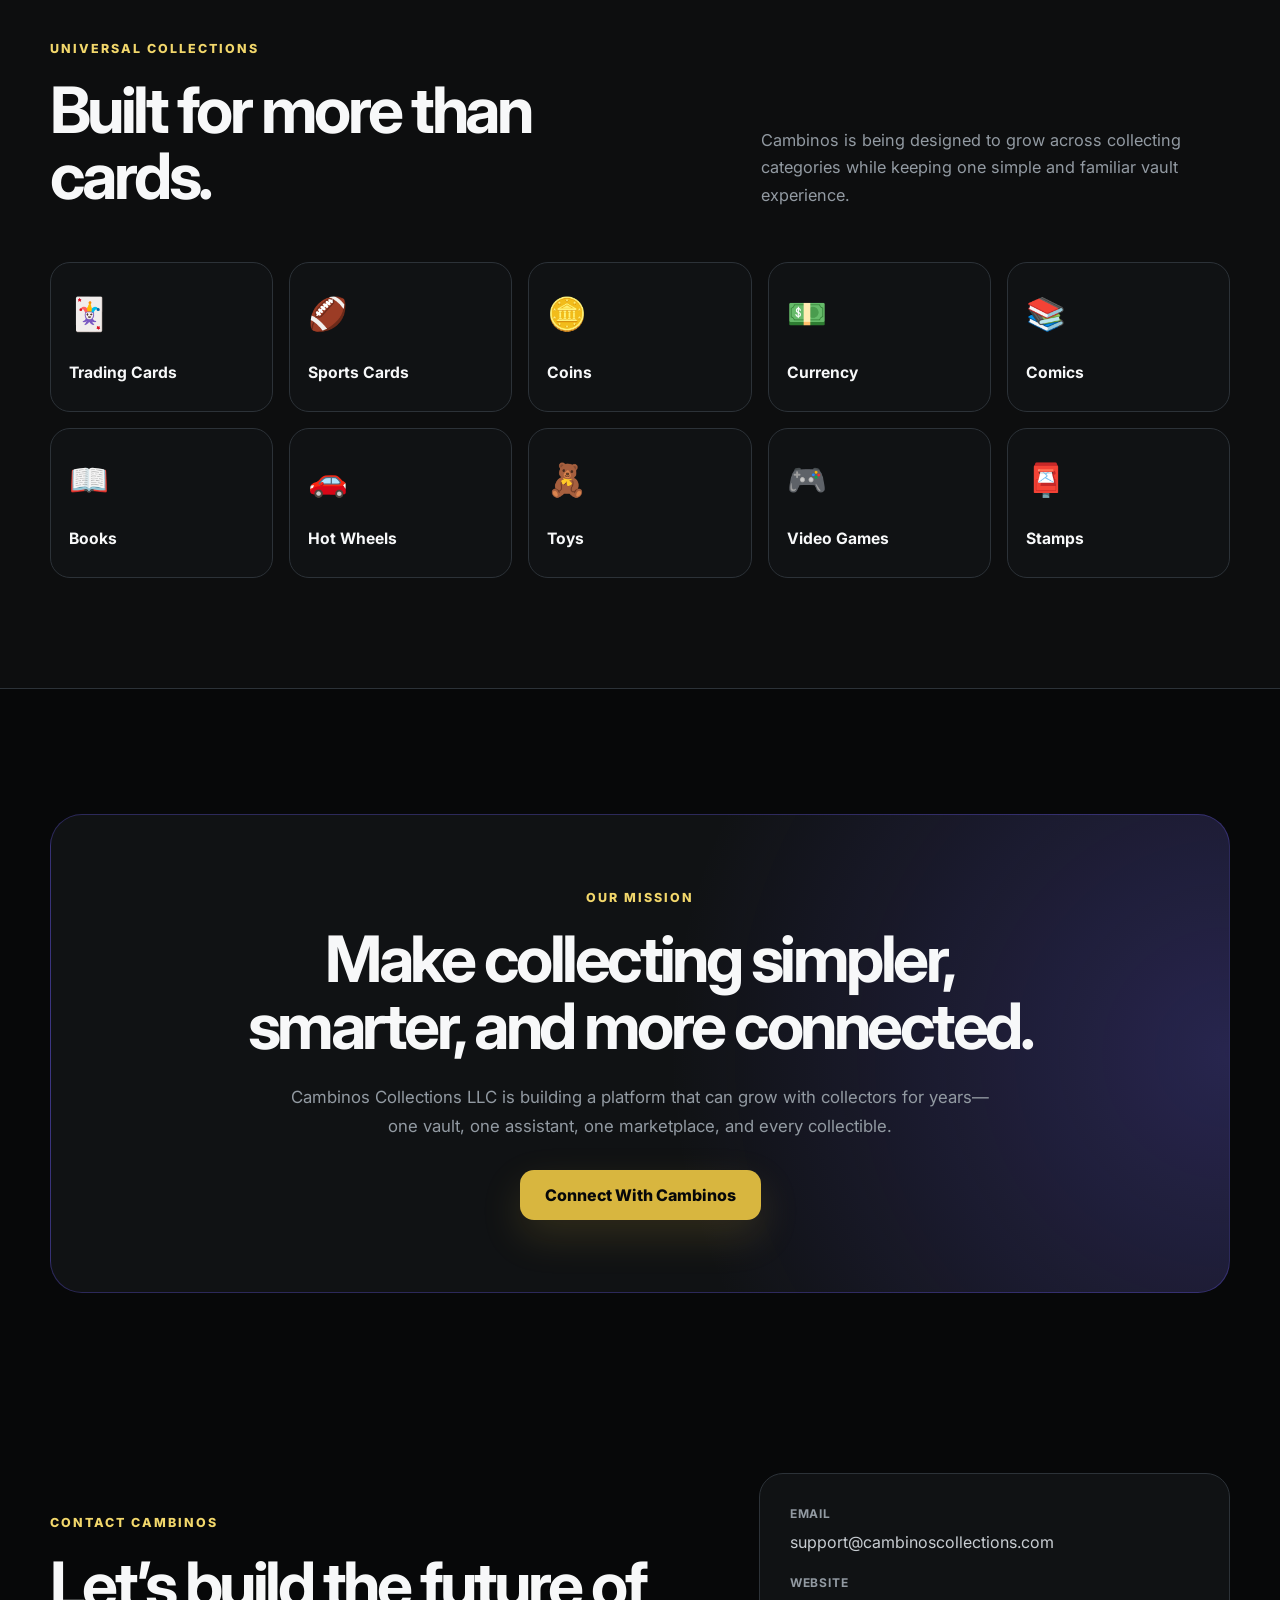
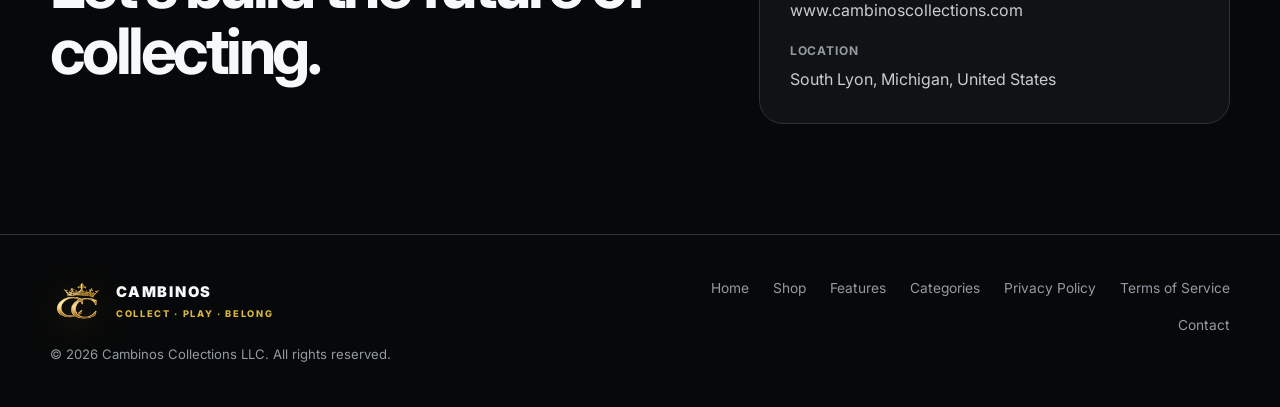
==== commit c922cfb3: "Apply crowned CC artwork across website branding" ====
--- a/cambinos-website/index.html
+++ b/cambinos-website/index.html
@@ -28,7 +28,7 @@
     rel="stylesheet"
   >
 
-  <link rel="stylesheet" href="styles.css">
+  <link rel="stylesheet" href="styles.css?v=20260927-logo">
 </head>
 
 <body>
@@ -39,9 +39,9 @@
     <nav class="navbar">
 
       <a href="index.html" class="brand">
-        <span class="brand-mark" aria-hidden="true"><span class="brand-crown">♛</span><span class="brand-monogram">𝕮𝕮</span></span>
-
-        <span class="brand-lockup"><span class="brand-name">CAMBINOS</span><span class="brand-subtitle">COLLECTOR OS</span></span>
+        <span class="brand-mark" aria-hidden="true"><img class="brand-logo" src="assets/cambinos-crowned-cc.png" alt="" width="96" height="70"></span>
+
+        <span class="brand-lockup"><span class="brand-name">CAMBINOS</span><span class="brand-subtitle">COLLECT · PLAY · BELONG</span></span>
       </a>
 
       <div class="nav-links">
@@ -107,6 +107,7 @@
       </div>
 
       <div class="hero-preview">
+        <img class="brand-feature" src="assets/cambinos-brand-original.png" alt="Cambinos crowned CC — Collect. Play. Belong." width="649" height="463" fetchpriority="high">
 
         <div class="preview-glow"></div>
 
@@ -835,9 +836,9 @@
 
       <a href="index.html" class="brand footer-brand">
 
-        <span class="brand-mark" aria-hidden="true"><span class="brand-crown">♛</span><span class="brand-monogram">𝕮𝕮</span></span>
-
-        <span class="brand-lockup"><span class="brand-name">CAMBINOS</span><span class="brand-subtitle">COLLECTOR OS</span></span>
+        <span class="brand-mark" aria-hidden="true"><img class="brand-logo" src="assets/cambinos-crowned-cc.png" alt="" width="96" height="70"></span>
+
+        <span class="brand-lockup"><span class="brand-name">CAMBINOS</span><span class="brand-subtitle">COLLECT · PLAY · BELONG</span></span>
 
       </a>
 
--- a/cambinos-website/styles.css
+++ b/cambinos-website/styles.css
@@ -93,6 +93,14 @@
   filter: drop-shadow(0 8px 18px rgba(216, 182, 63, 0.2));
 }
 
+.brand-logo { width: 100%; height: 100%; object-fit: contain; }
+.brand-feature { position: relative; width: 100%; height: auto; display: block; border-radius: 22px; border: 1px solid #665125; margin-bottom: 28px; box-shadow: 0 24px 70px #0008; }
+.hero-preview { flex-wrap: wrap; }
+.hero-layout { align-items: start; }
+.store-page .store-promise { display: flex; flex-direction: column; align-items: stretch; padding: 0; overflow: hidden; }
+.store-brand-feature { display: block; width: 100%; height: auto; object-fit: contain; }
+.store-page .store-promise > div { padding: 22px; }
+.store-logo { display: block; width: 150px; height: 110px; object-fit: contain; margin: 0 auto 20px; }
 .brand-crown {
   position: absolute;
   top: 0;
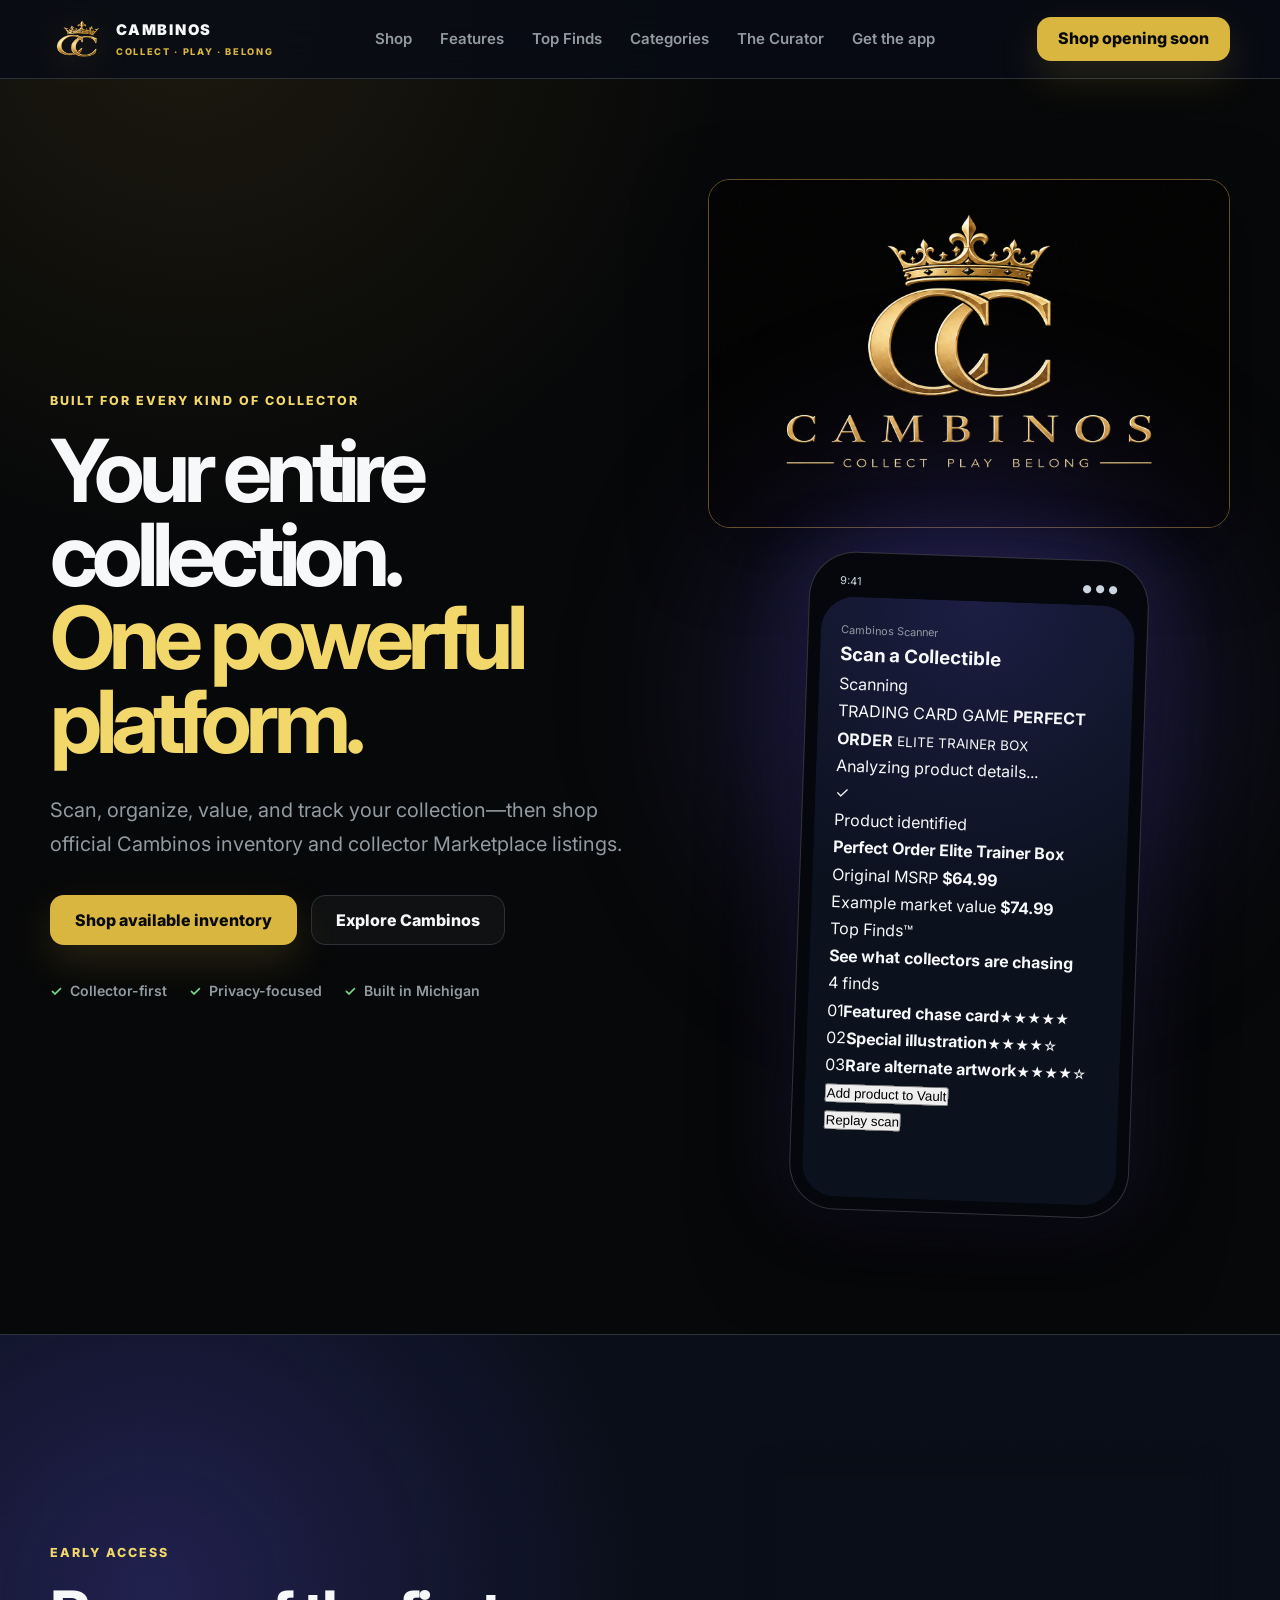
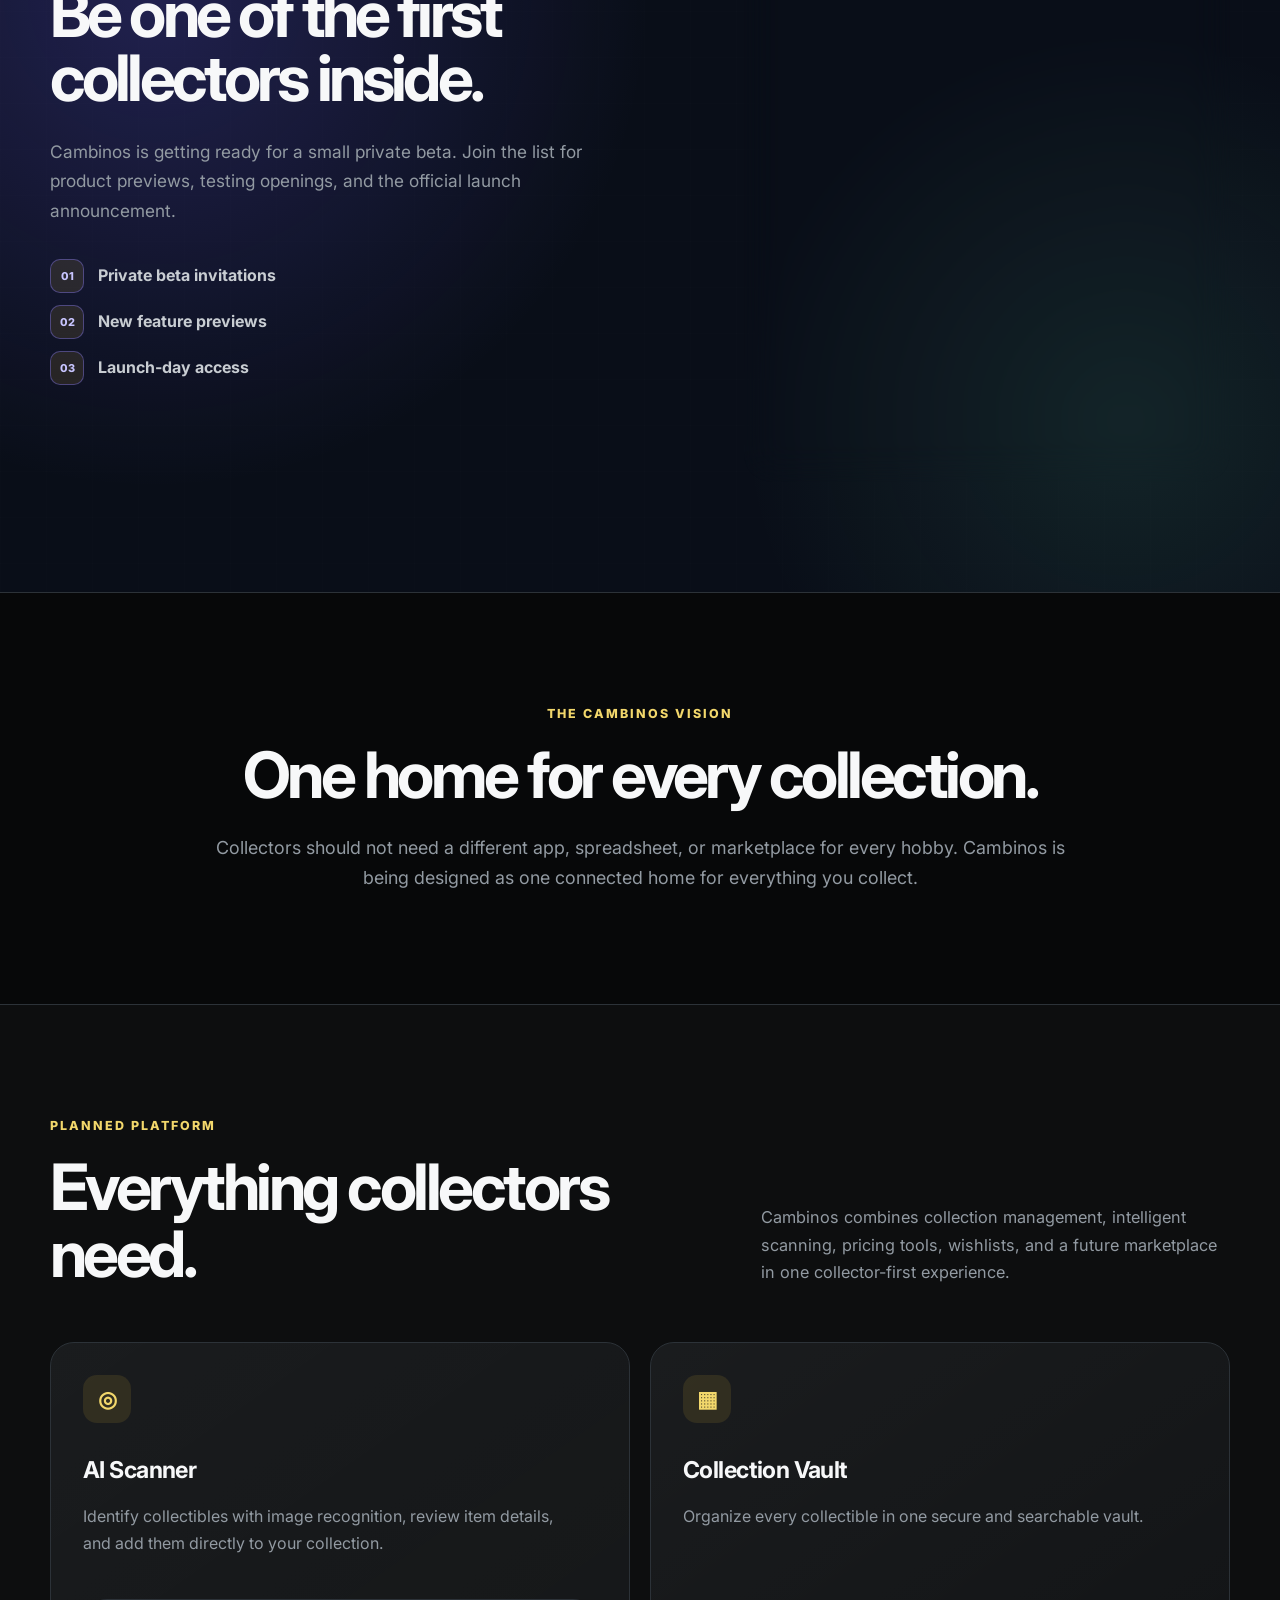
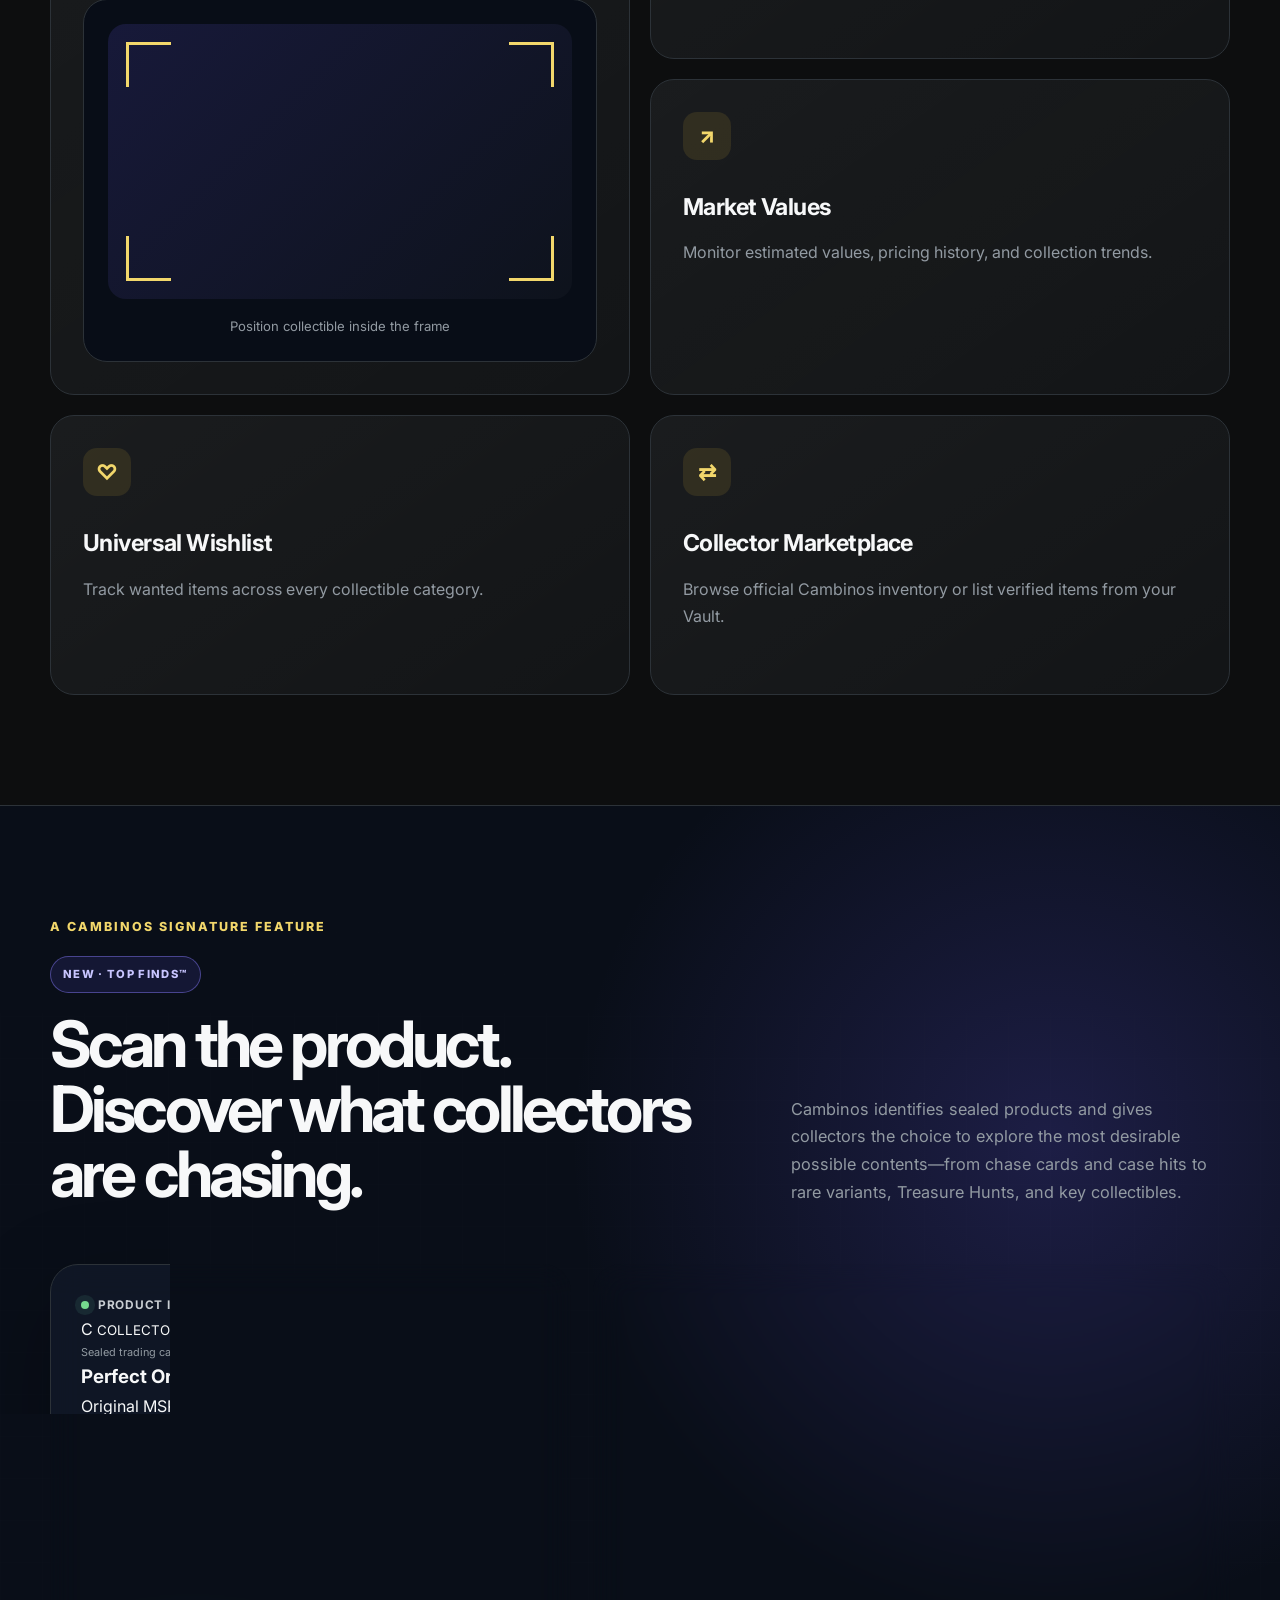
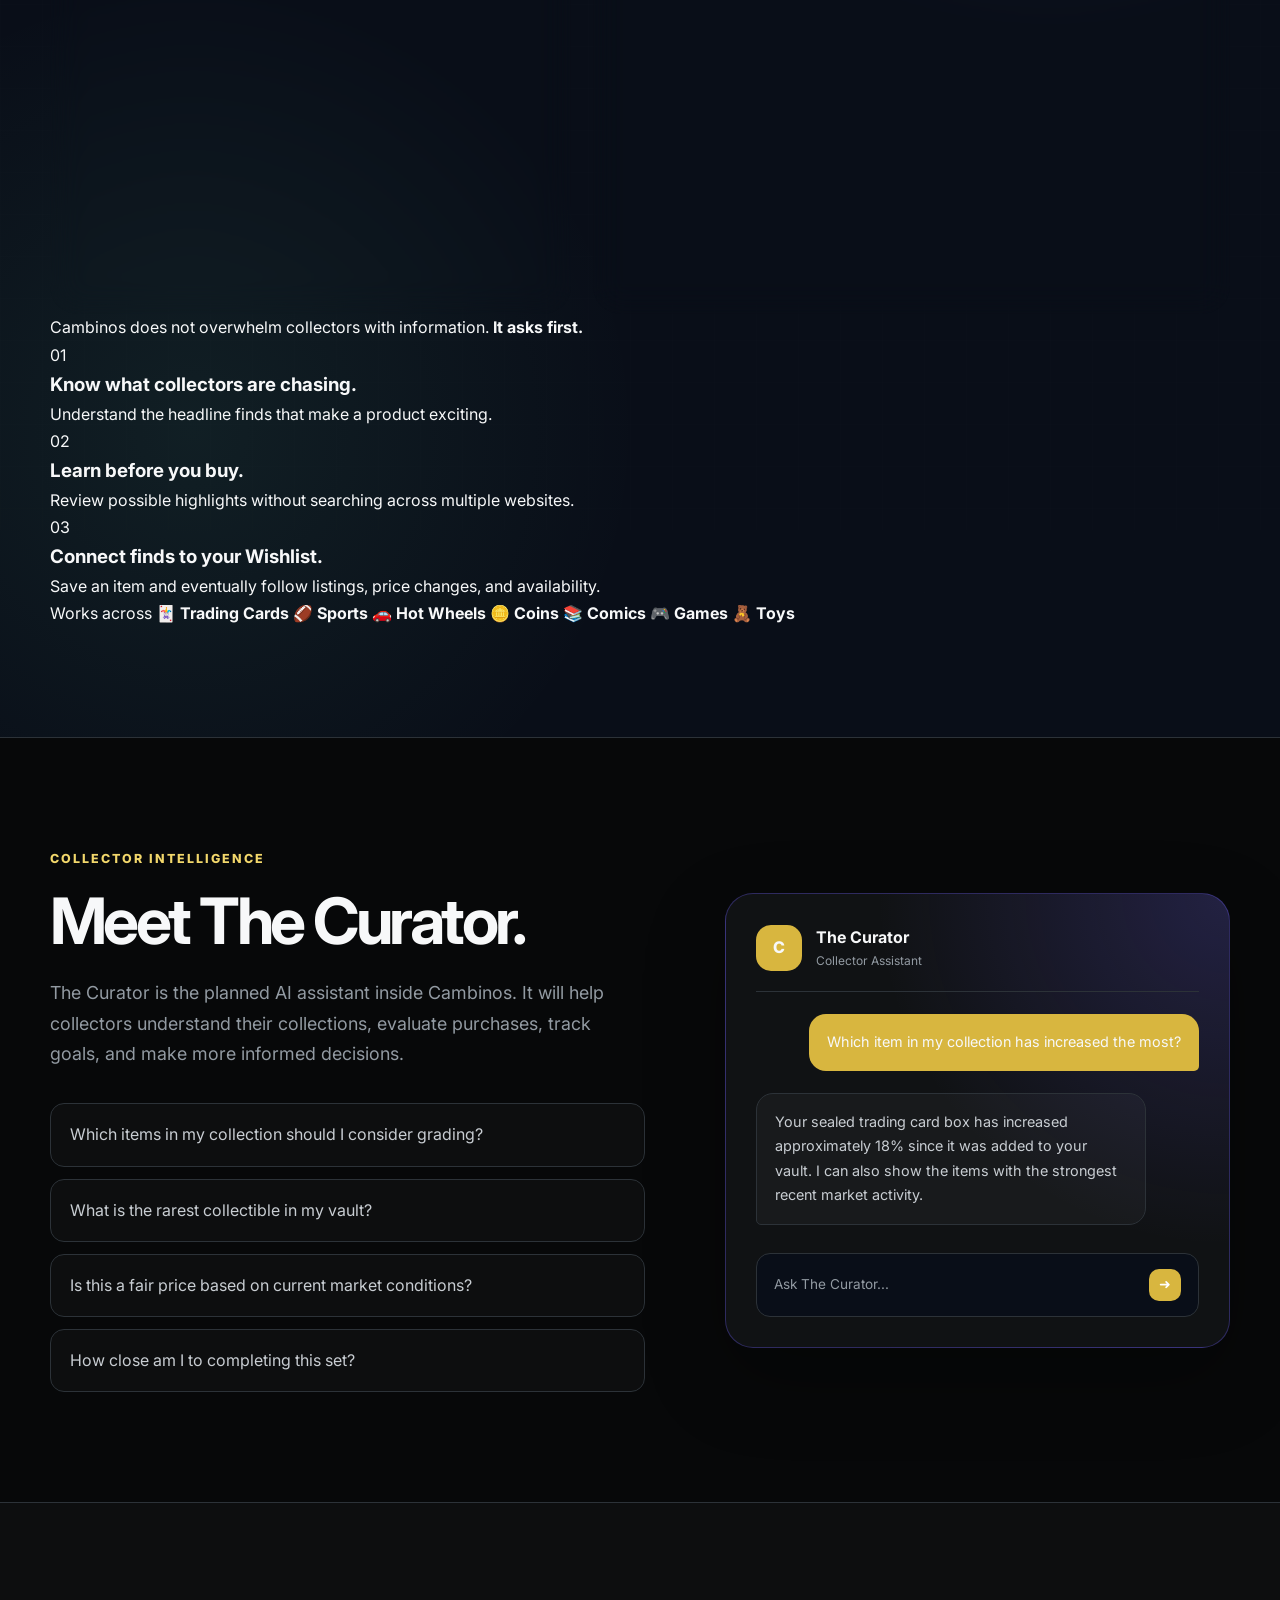
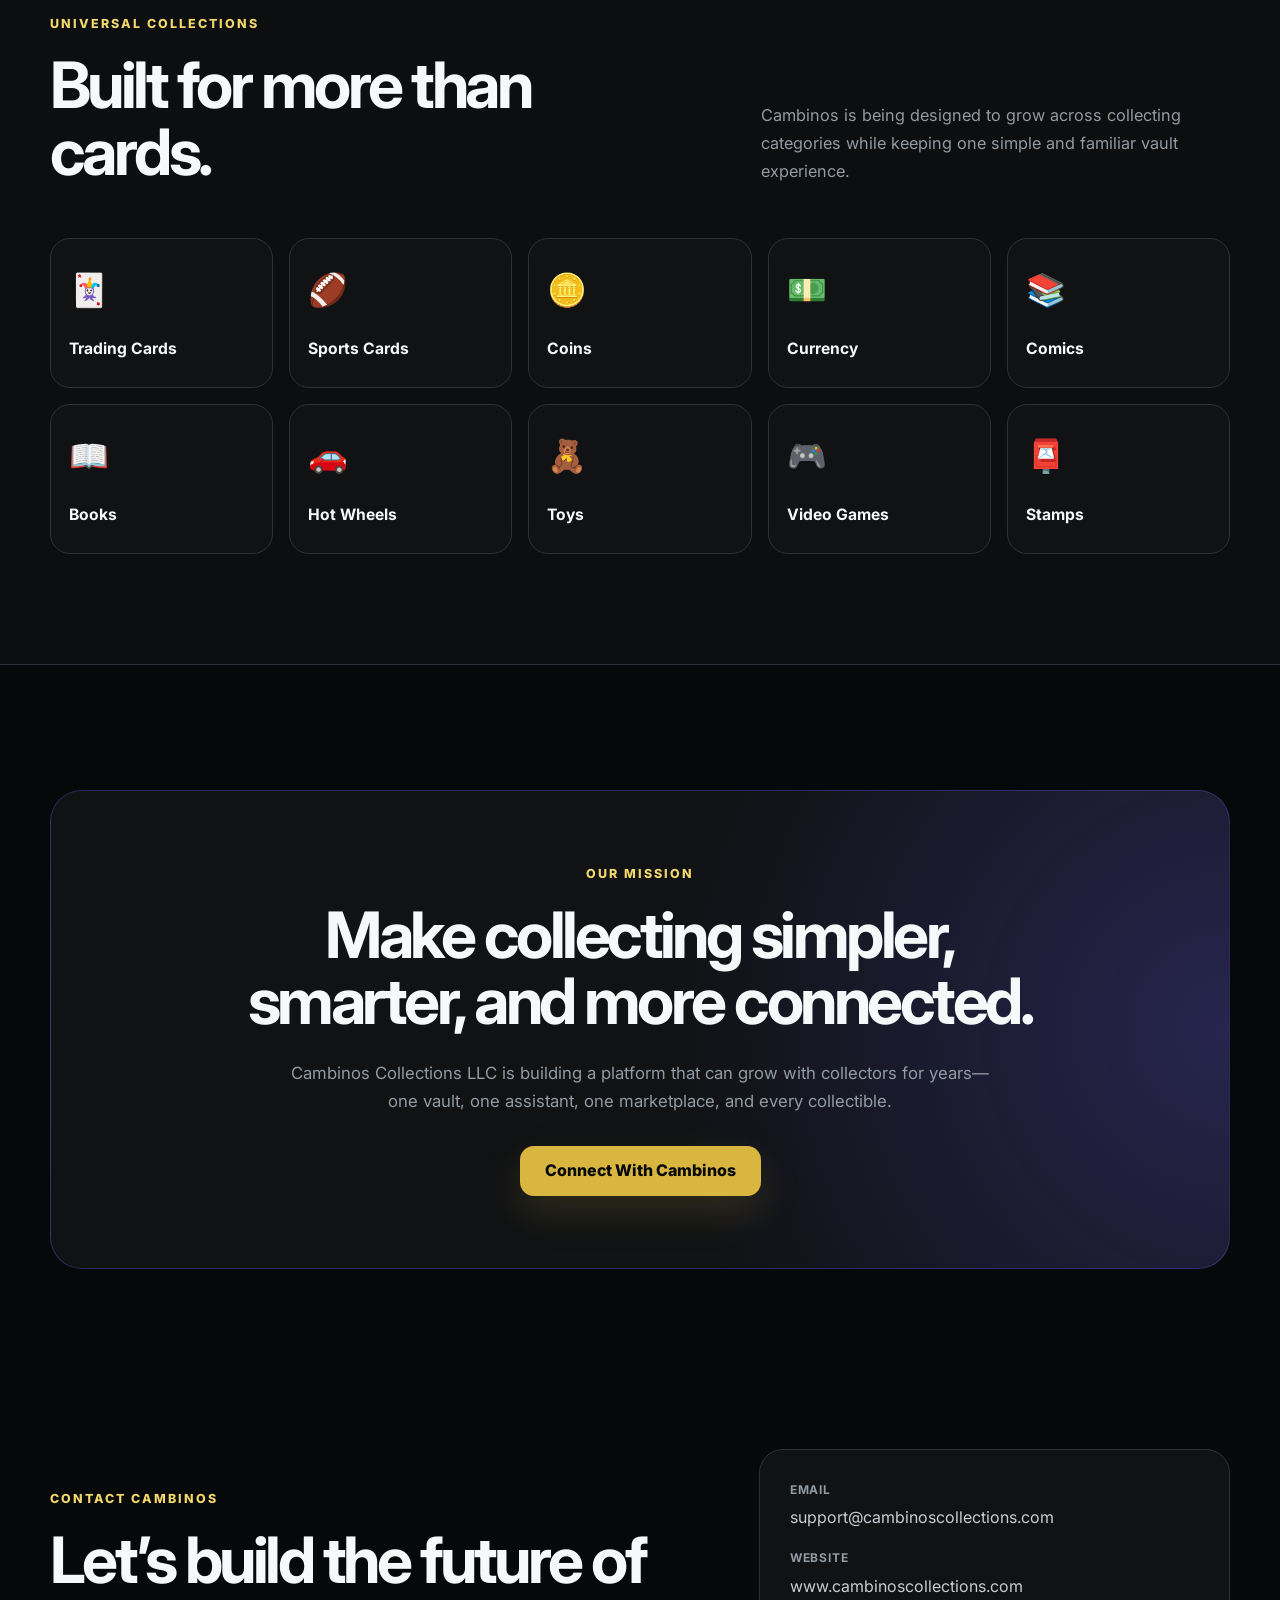
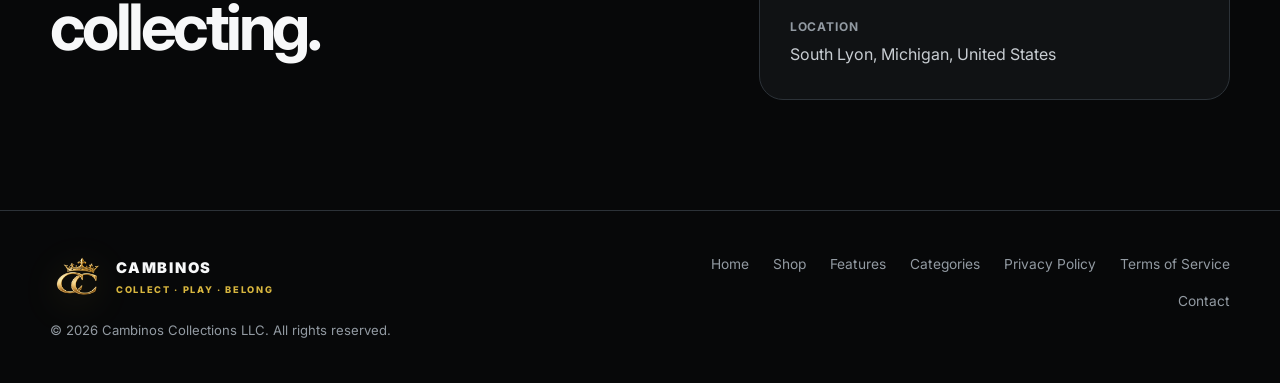
==== commit bdd226b0: "Straighten Cambinos brand artwork on home and shop" ====
--- a/cambinos-website/index.html
+++ b/cambinos-website/index.html
@@ -107,7 +107,7 @@
       </div>
 
       <div class="hero-preview">
-        <img class="brand-feature" src="assets/cambinos-brand-original.png" alt="Cambinos crowned CC — Collect. Play. Belong." width="649" height="463" fetchpriority="high">
+        <img class="brand-feature" src="assets/cambinos-brand-flat.png" alt="Cambinos crowned CC — Collect. Play. Belong." width="1536" height="1024" fetchpriority="high">
 
         <div class="preview-glow"></div>
 
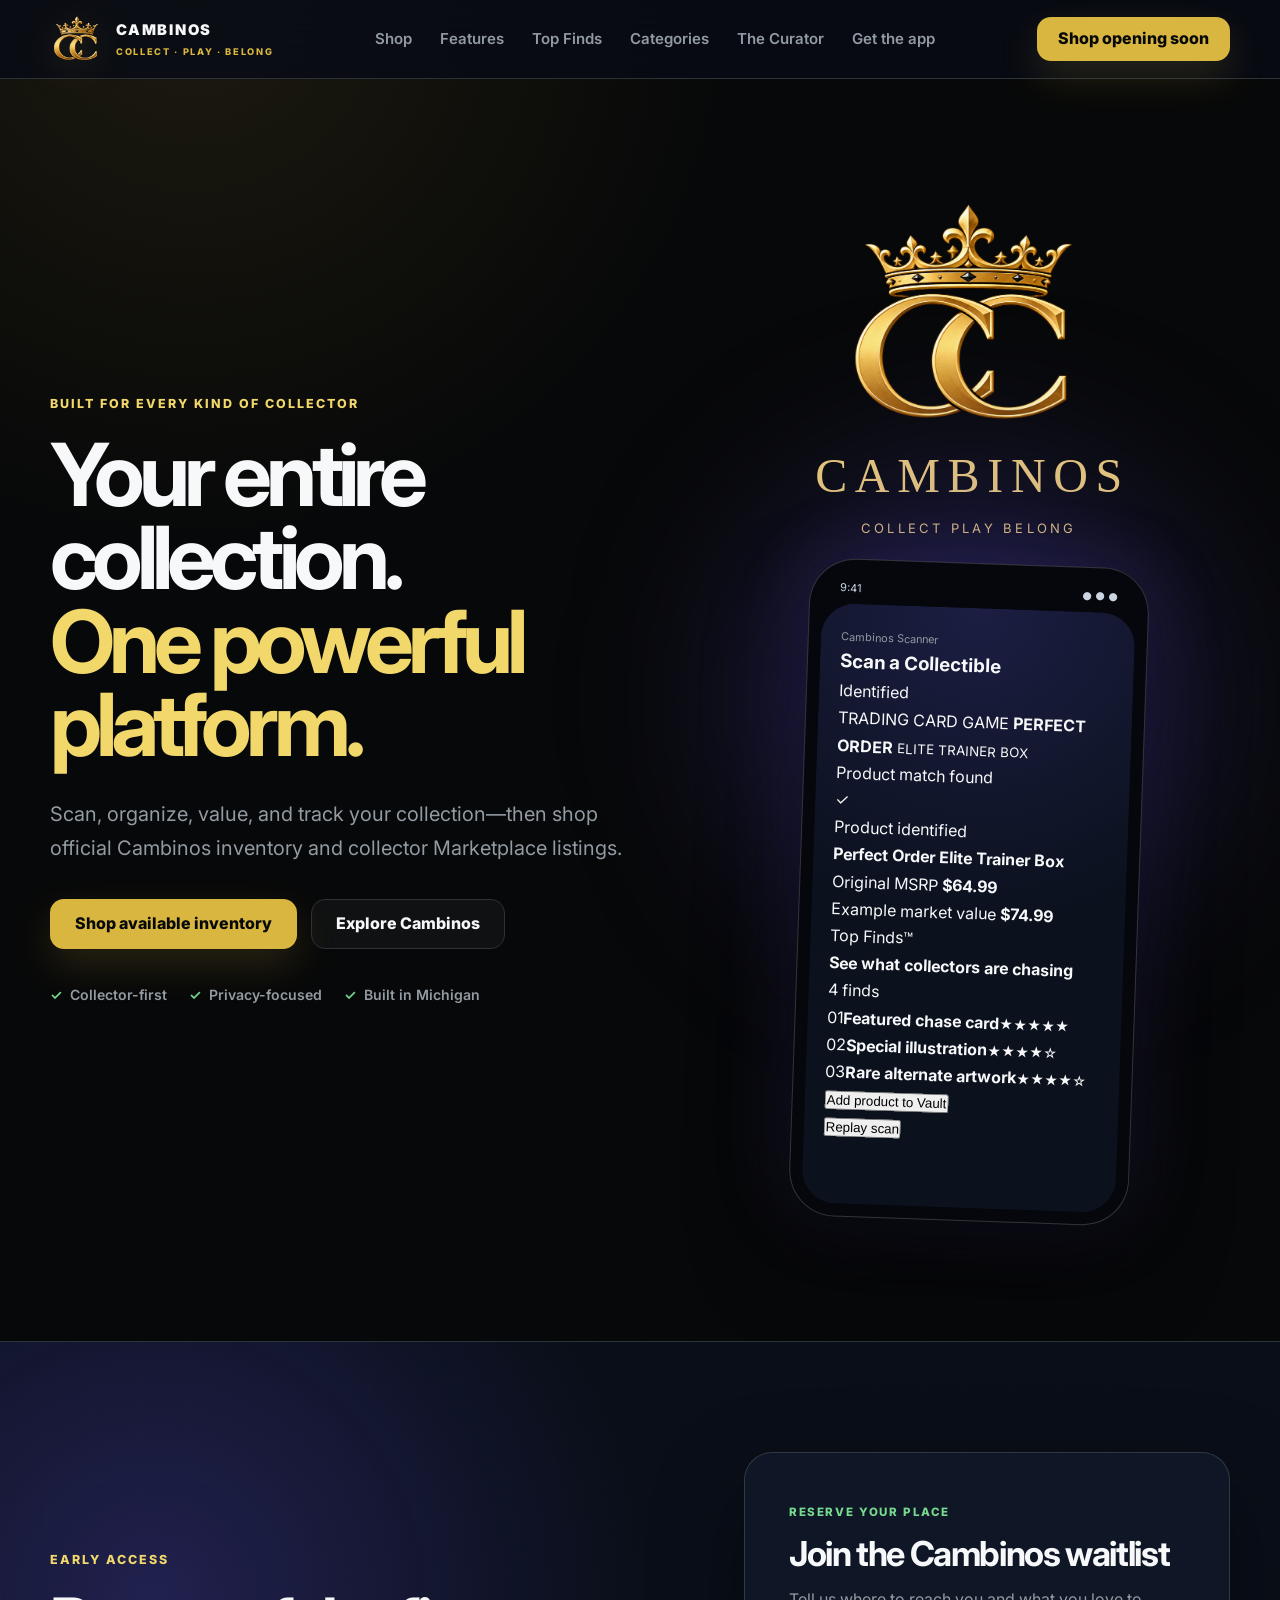
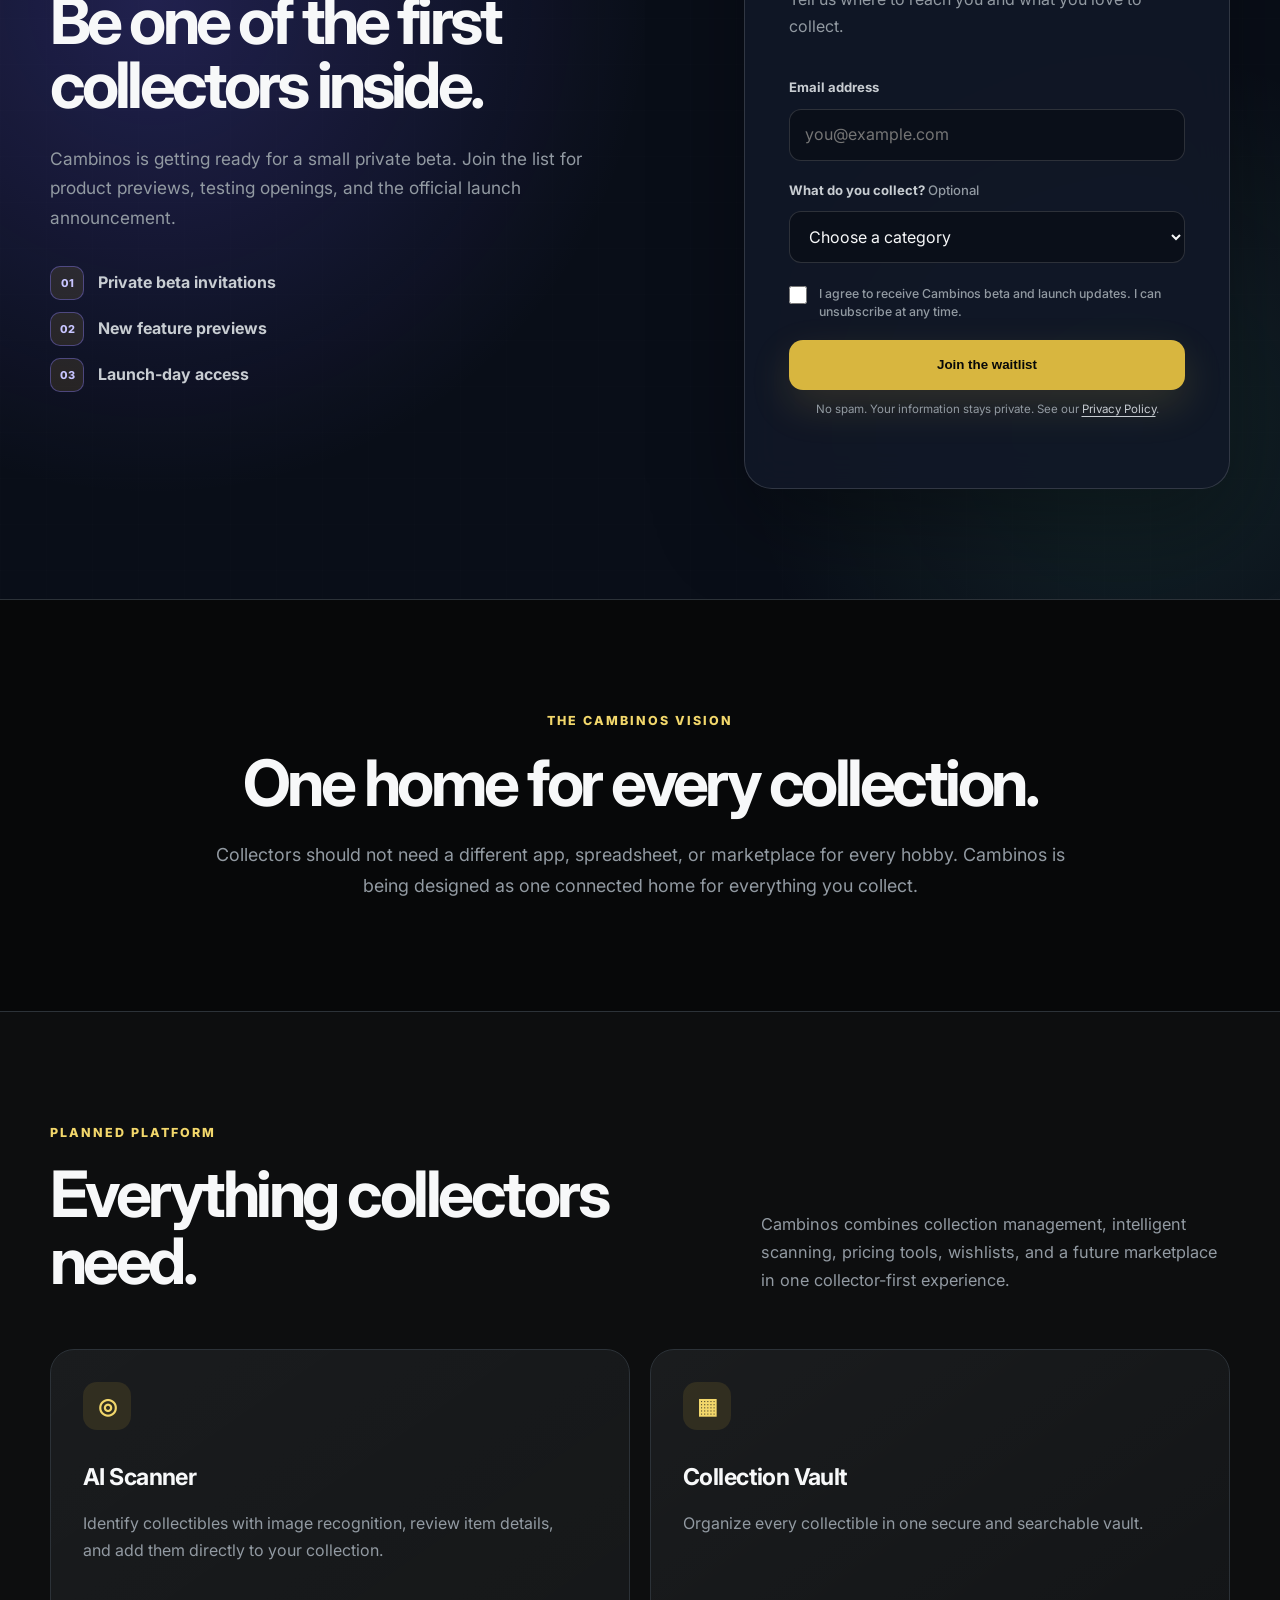
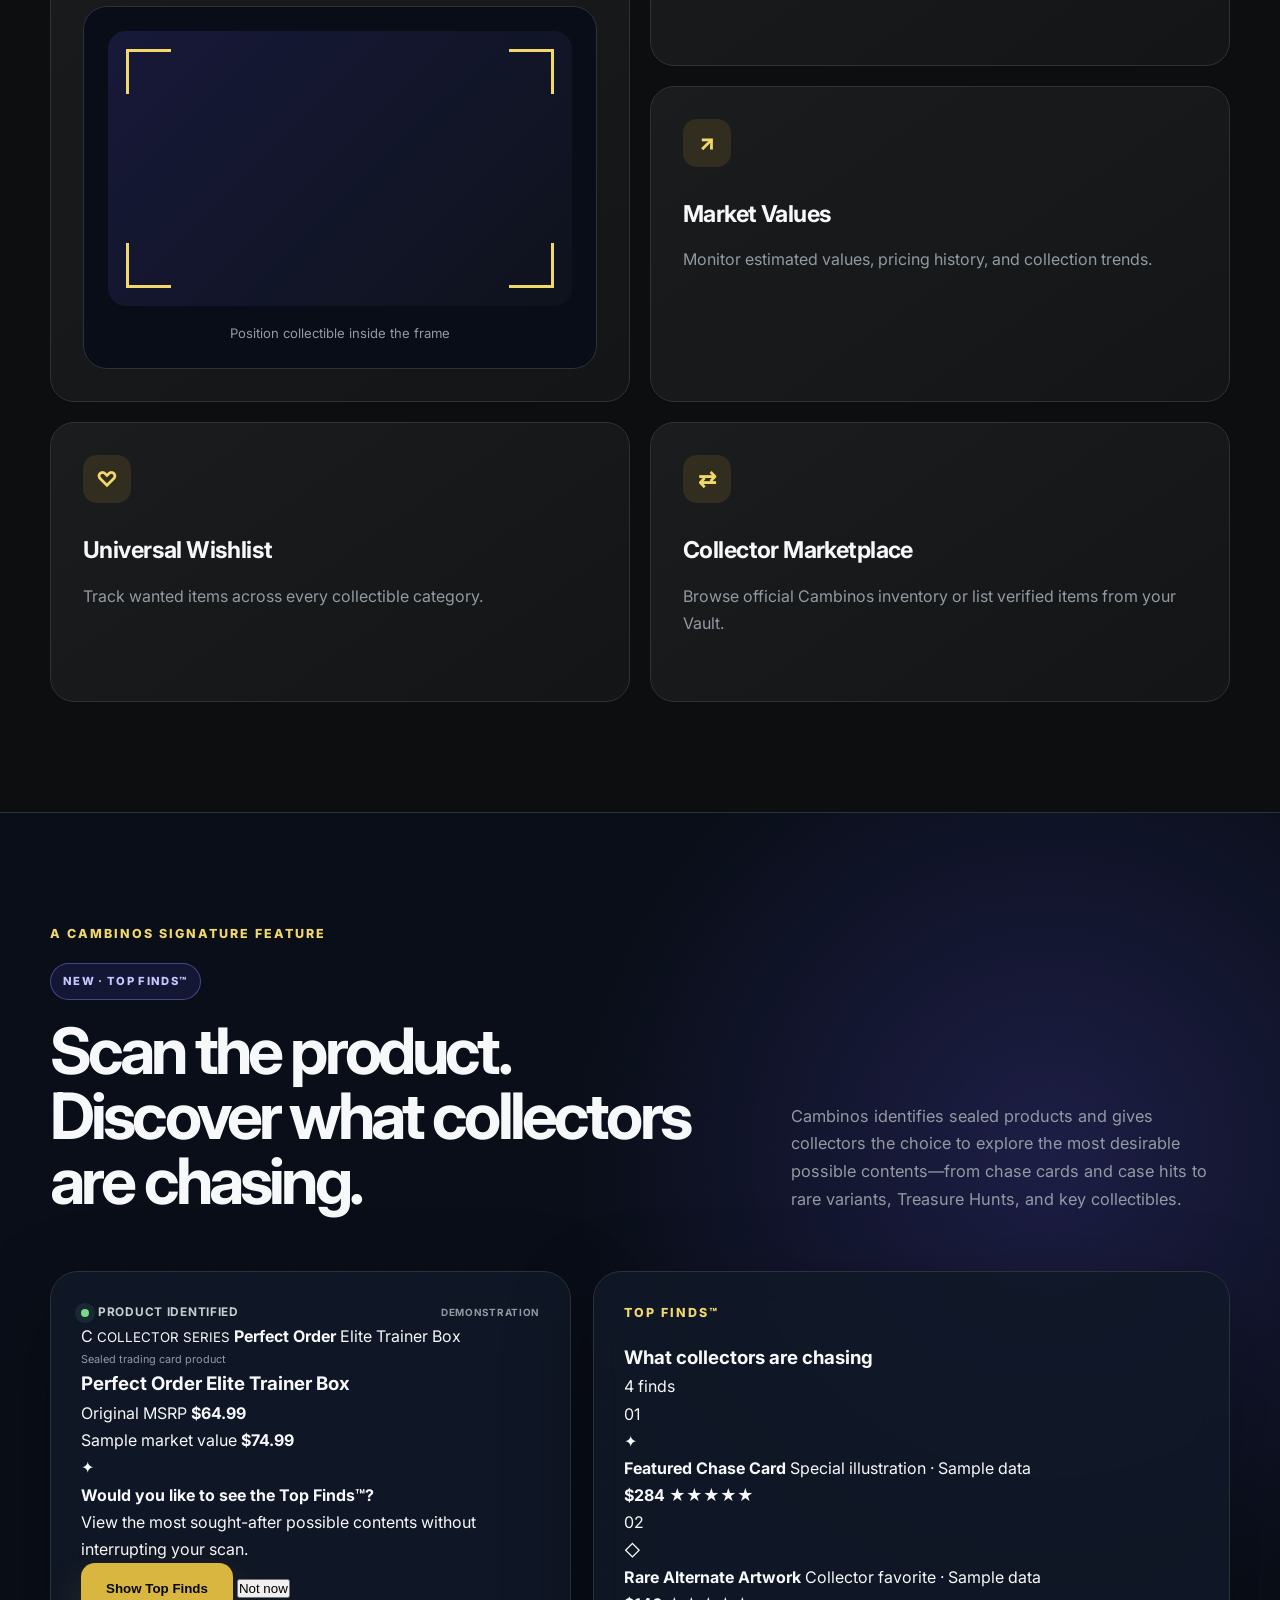
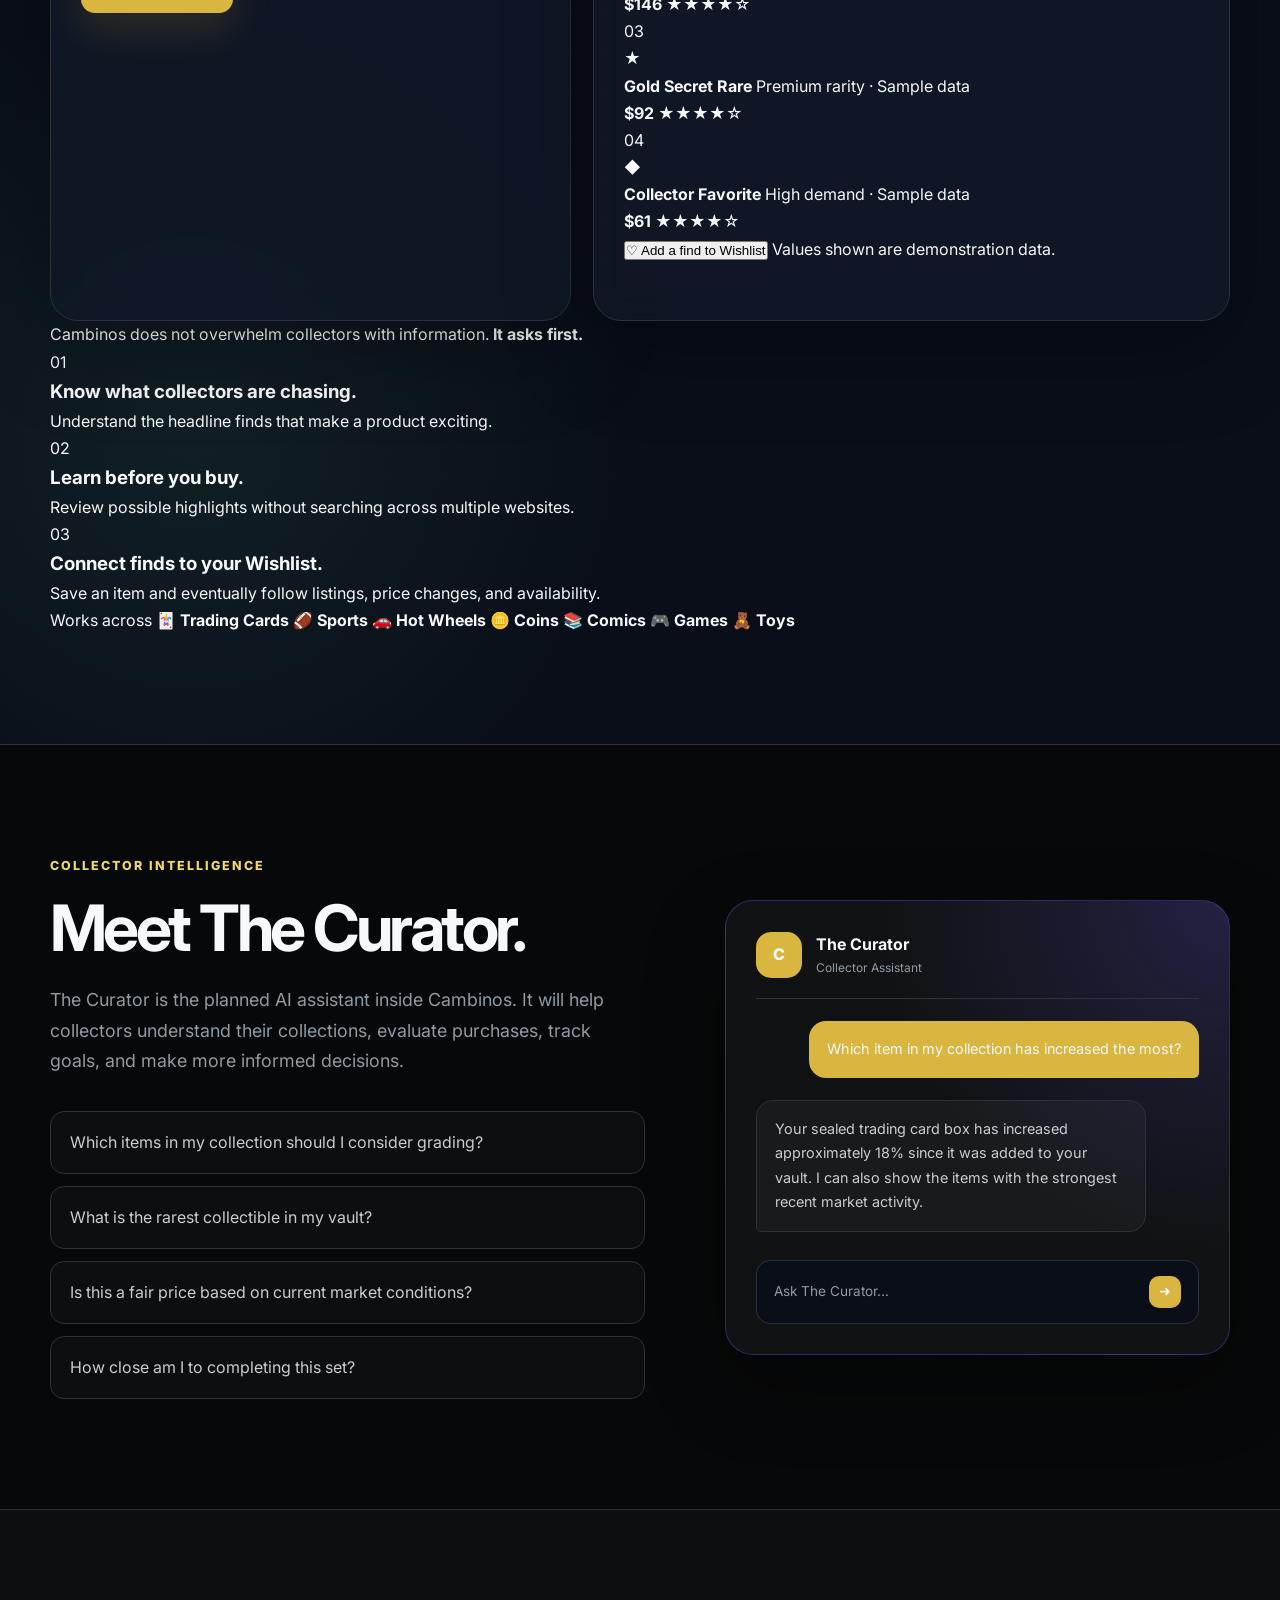
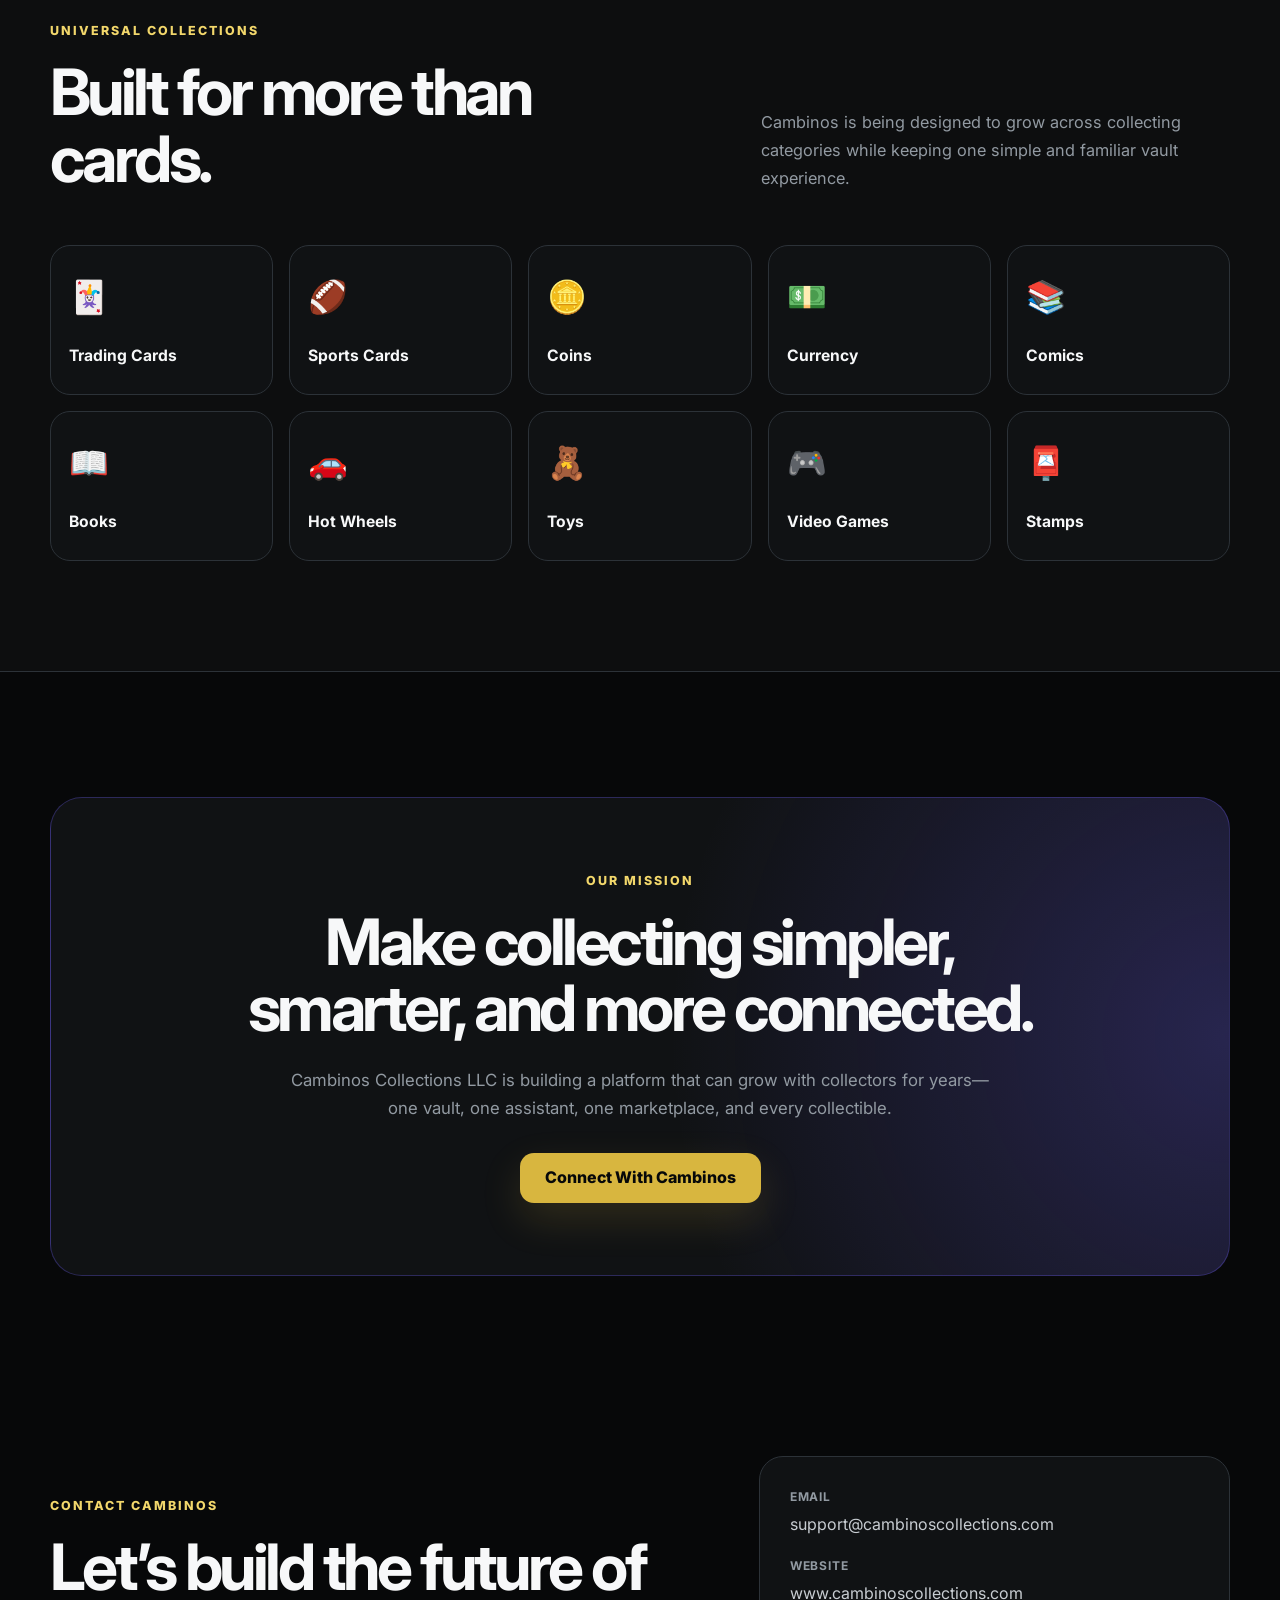
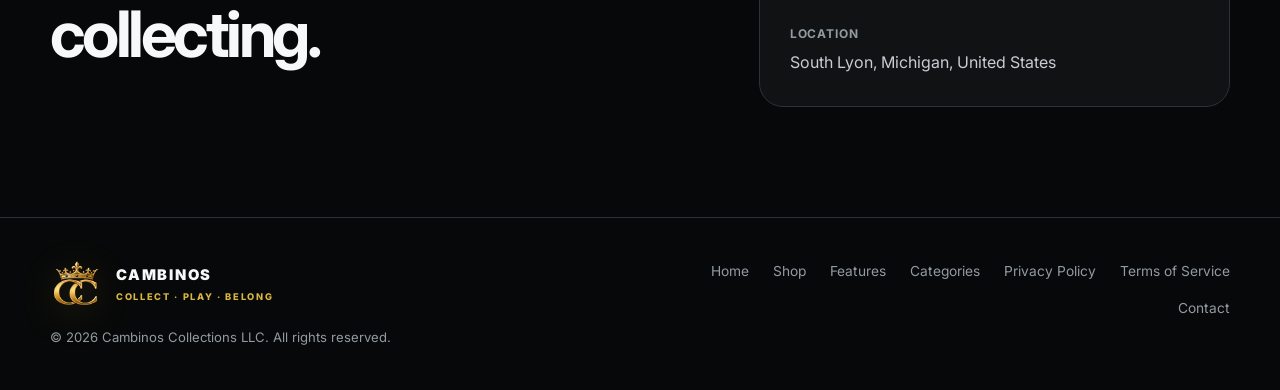
==== commit c4e41ae8: "Blend upright brand artwork directly into website" ====
--- a/cambinos-website/index.html
+++ b/cambinos-website/index.html
@@ -28,7 +28,7 @@
     rel="stylesheet"
   >
 
-  <link rel="stylesheet" href="styles.css?v=20260927-logo">
+  <link rel="stylesheet" href="styles.css?v=20260927-flush">
 </head>
 
 <body>
@@ -39,7 +39,7 @@
     <nav class="navbar">
 
       <a href="index.html" class="brand">
-        <span class="brand-mark" aria-hidden="true"><img class="brand-logo" src="assets/cambinos-crowned-cc.png" alt="" width="96" height="70"></span>
+        <span class="brand-mark" aria-hidden="true"><img class="brand-logo" src="assets/cambinos-crowned-cc-level.png" alt="" width="96" height="70"></span>
 
         <span class="brand-lockup"><span class="brand-name">CAMBINOS</span><span class="brand-subtitle">COLLECT · PLAY · BELONG</span></span>
       </a>
@@ -107,7 +107,11 @@
       </div>
 
       <div class="hero-preview">
-        <img class="brand-feature" src="assets/cambinos-brand-flat.png" alt="Cambinos crowned CC — Collect. Play. Belong." width="1536" height="1024" fetchpriority="high">
+        <div class="brand-artwork" aria-label="Cambinos — Collect. Play. Belong.">
+          <img src="assets/cambinos-crowned-cc-level.png" alt="" width="1356" height="1159" fetchpriority="high">
+          <span class="brand-artwork-name">CAMBINOS</span>
+          <span class="brand-artwork-tagline">COLLECT PLAY BELONG</span>
+        </div>
 
         <div class="preview-glow"></div>
 
@@ -836,7 +840,7 @@
 
       <a href="index.html" class="brand footer-brand">
 
-        <span class="brand-mark" aria-hidden="true"><img class="brand-logo" src="assets/cambinos-crowned-cc.png" alt="" width="96" height="70"></span>
+        <span class="brand-mark" aria-hidden="true"><img class="brand-logo" src="assets/cambinos-crowned-cc-level.png" alt="" width="96" height="70"></span>
 
         <span class="brand-lockup"><span class="brand-name">CAMBINOS</span><span class="brand-subtitle">COLLECT · PLAY · BELONG</span></span>
 
--- a/cambinos-website/styles.css
+++ b/cambinos-website/styles.css
@@ -94,7 +94,10 @@
 }
 
 .brand-logo { width: 100%; height: 100%; object-fit: contain; }
-.brand-feature { position: relative; width: 100%; height: auto; display: block; border-radius: 22px; border: 1px solid #665125; margin-bottom: 28px; box-shadow: 0 24px 70px #0008; }
+.brand-artwork { width: 100%; padding: 24px 16px; text-align: center; color: #e8c875; }
+.brand-artwork img { width: 54%; max-width: 280px; height: auto; margin: 0 auto 18px; }
+.brand-artwork-name { display: block; font-family: Georgia, serif; font-size: clamp(24px, 4vw, 48px); font-weight: 400; line-height: 1.2; letter-spacing: 0.16em; padding-left: 0.16em; }
+.brand-artwork-tagline { display: block; margin-top: 12px; font-size: clamp(9px, 1.2vw, 13px); letter-spacing: 0.25em; }
 .hero-preview { flex-wrap: wrap; }
 .hero-layout { align-items: start; }
 .store-page .store-promise { display: flex; flex-direction: column; align-items: stretch; padding: 0; overflow: hidden; }
@@ -1675,7 +1678,7 @@
 [id] { scroll-margin-top: 100px; }
 .store-gold { color: var(--accent); }
 .store-hero-cta { margin-top: 24px; }
-.store-page .store-promise { border-radius: 22px; background: linear-gradient(145deg, #18160e, #0d1012); }
+.store-page .store-promise { border: 0; border-radius: 0; background: transparent; box-shadow: none; }
 .store-page .store-hero h1 { line-height: 1.06; letter-spacing: -0.045em; }
 .store-page .store-paused-panel { padding: clamp(24px, 4vw, 42px); }
 .store-page .store-paused-mark { width: 56px; height: 56px; margin-bottom: 16px; border-radius: 16px; }
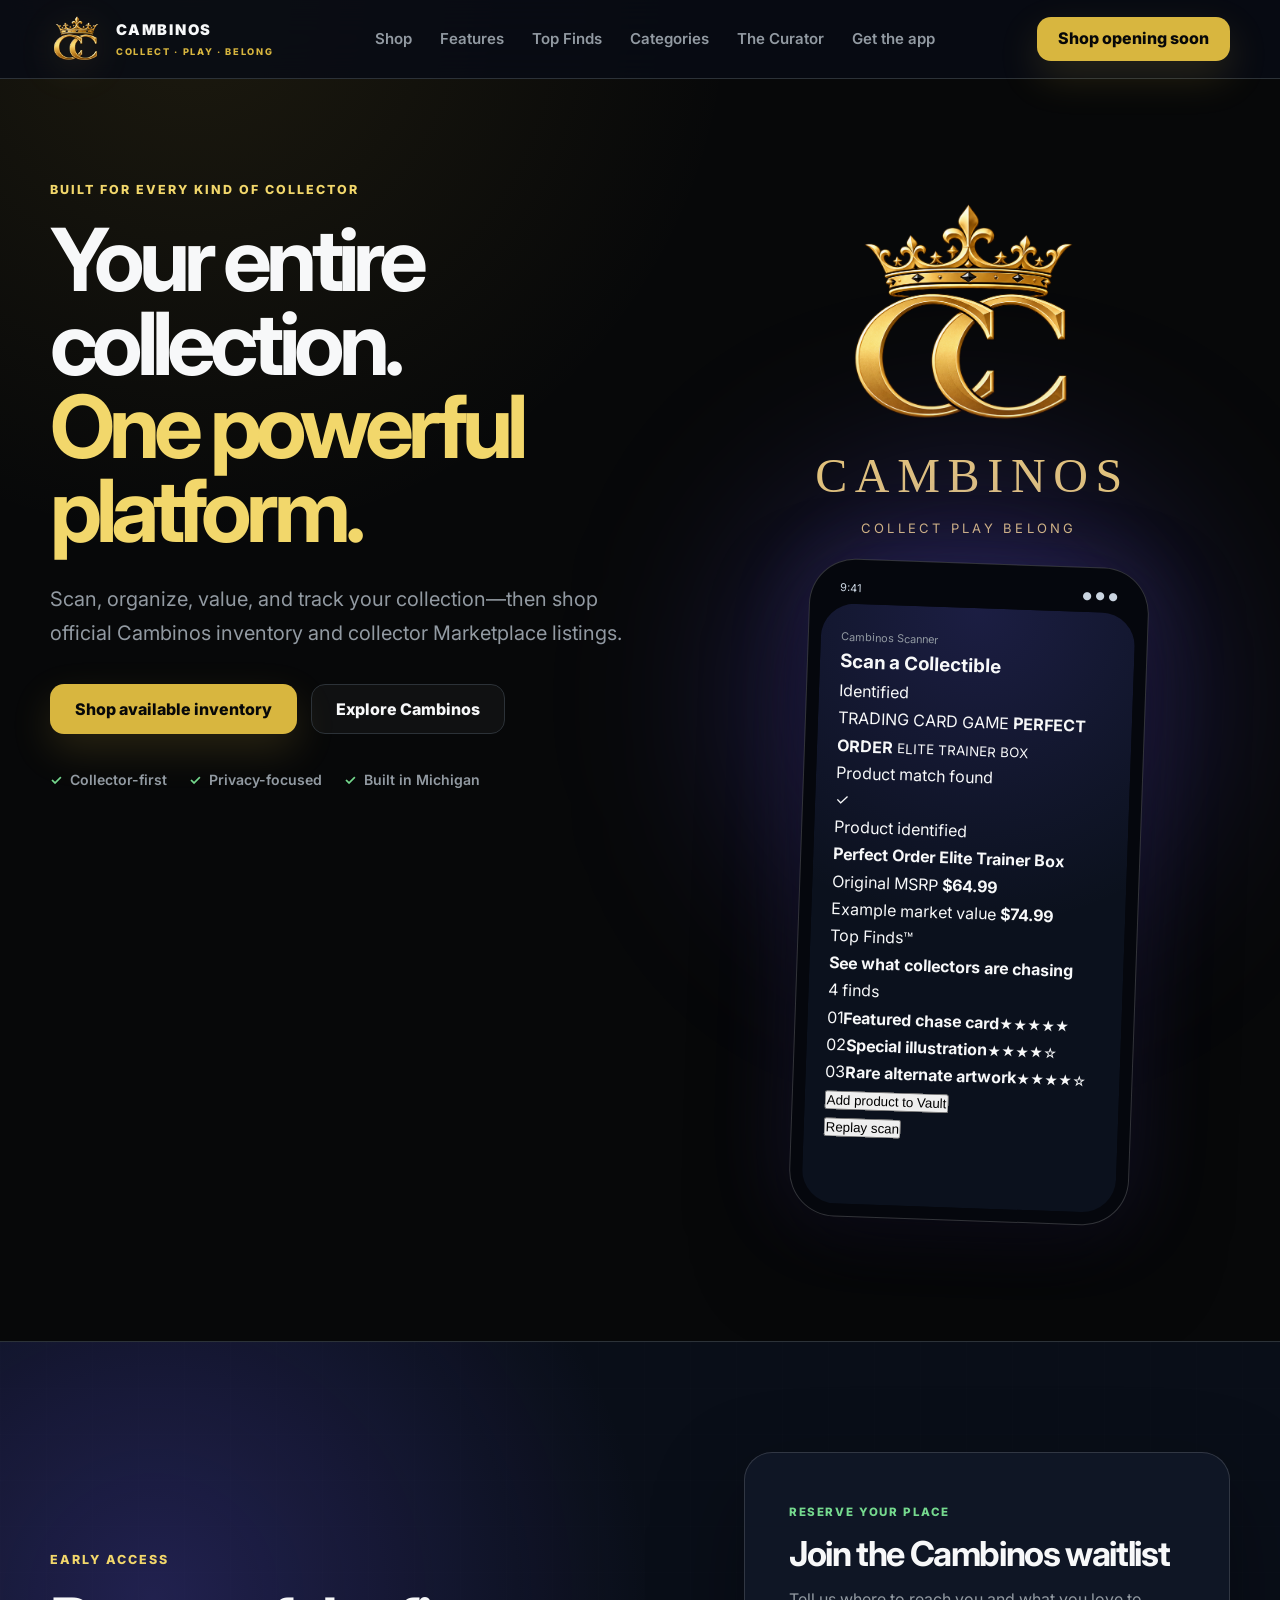
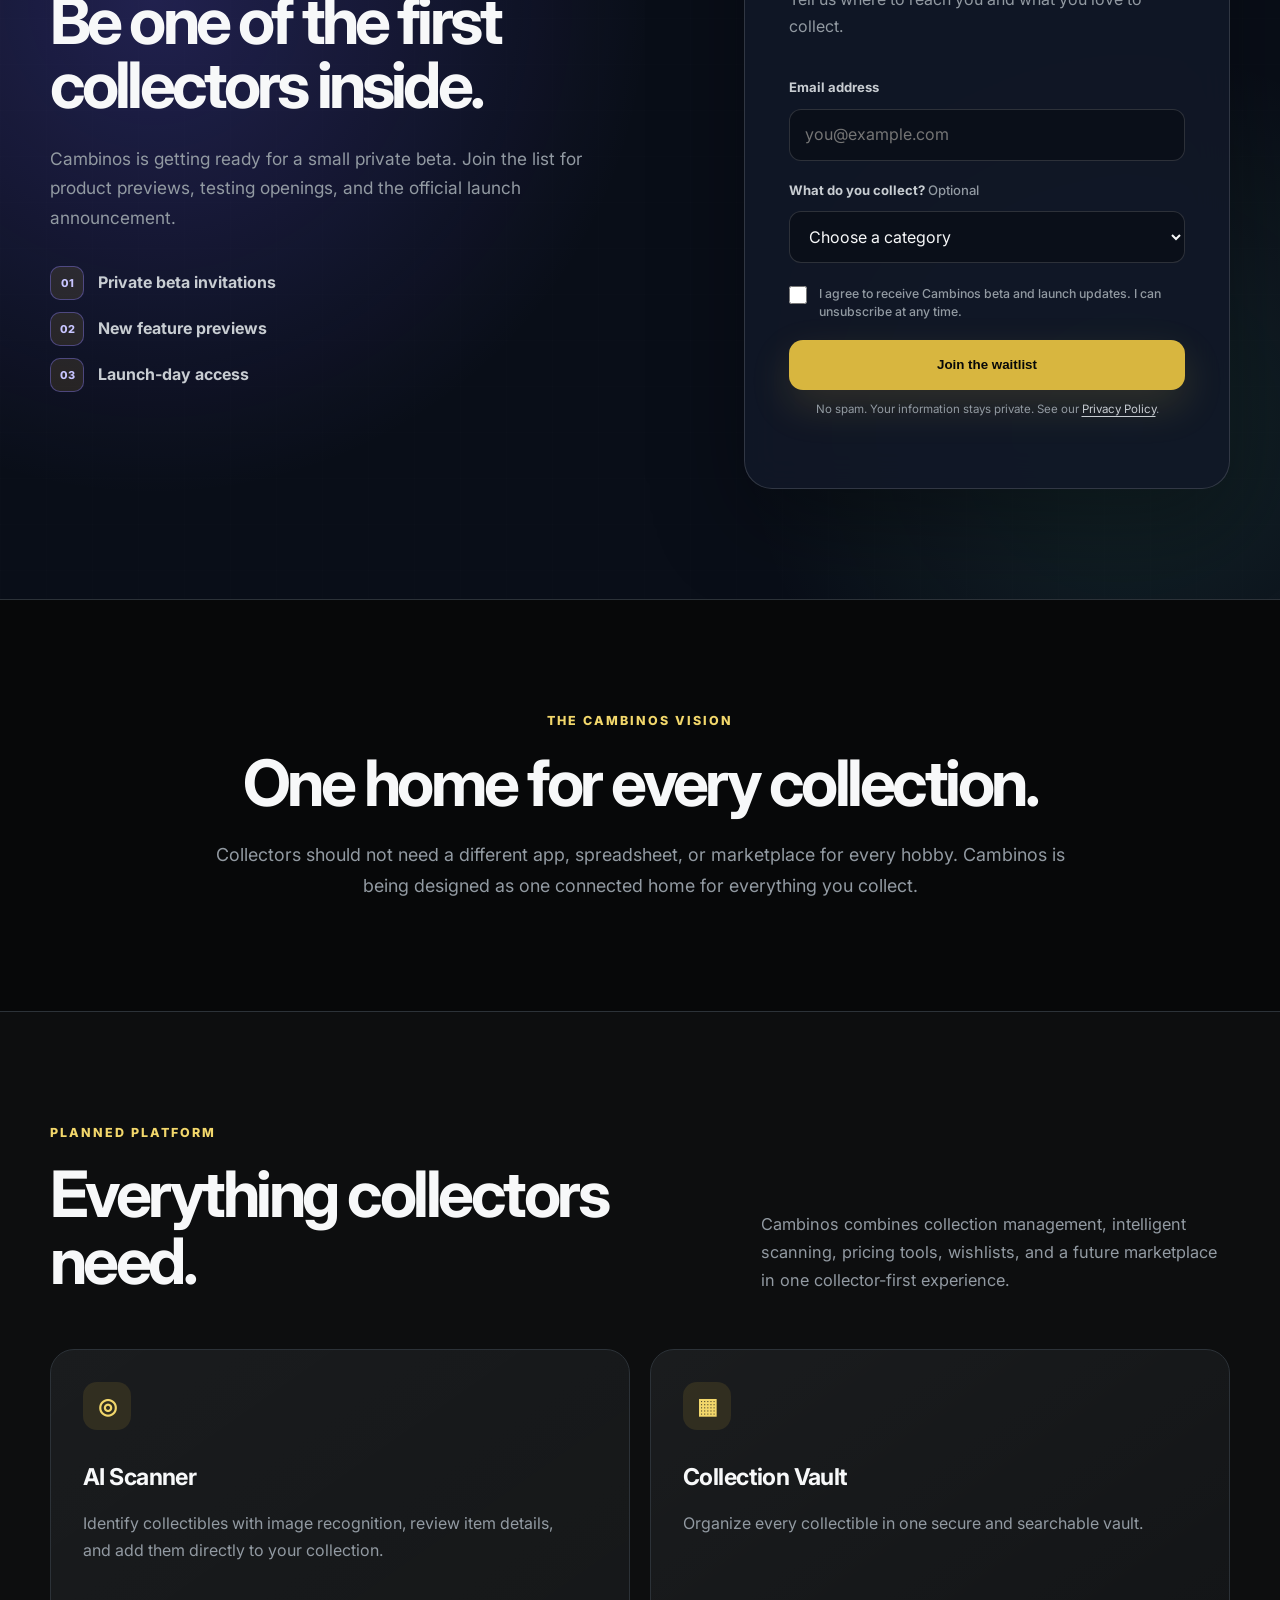
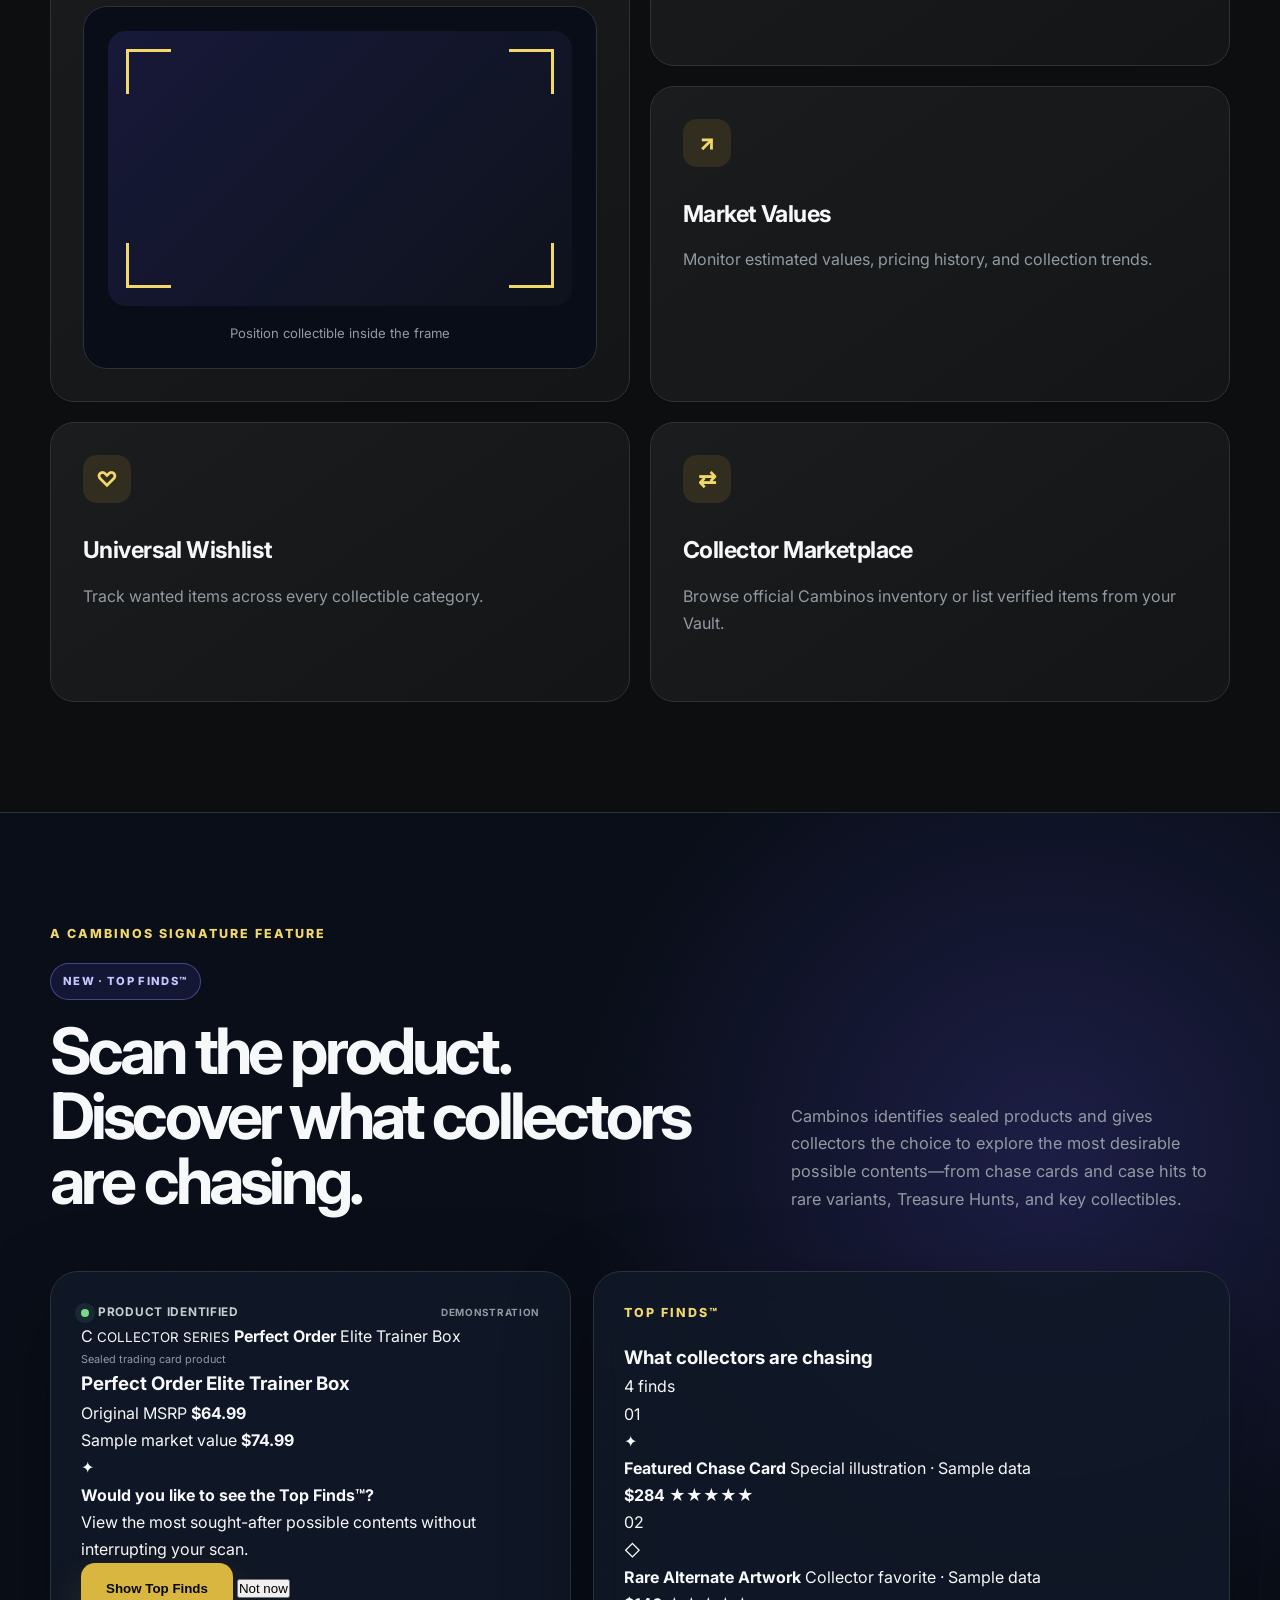
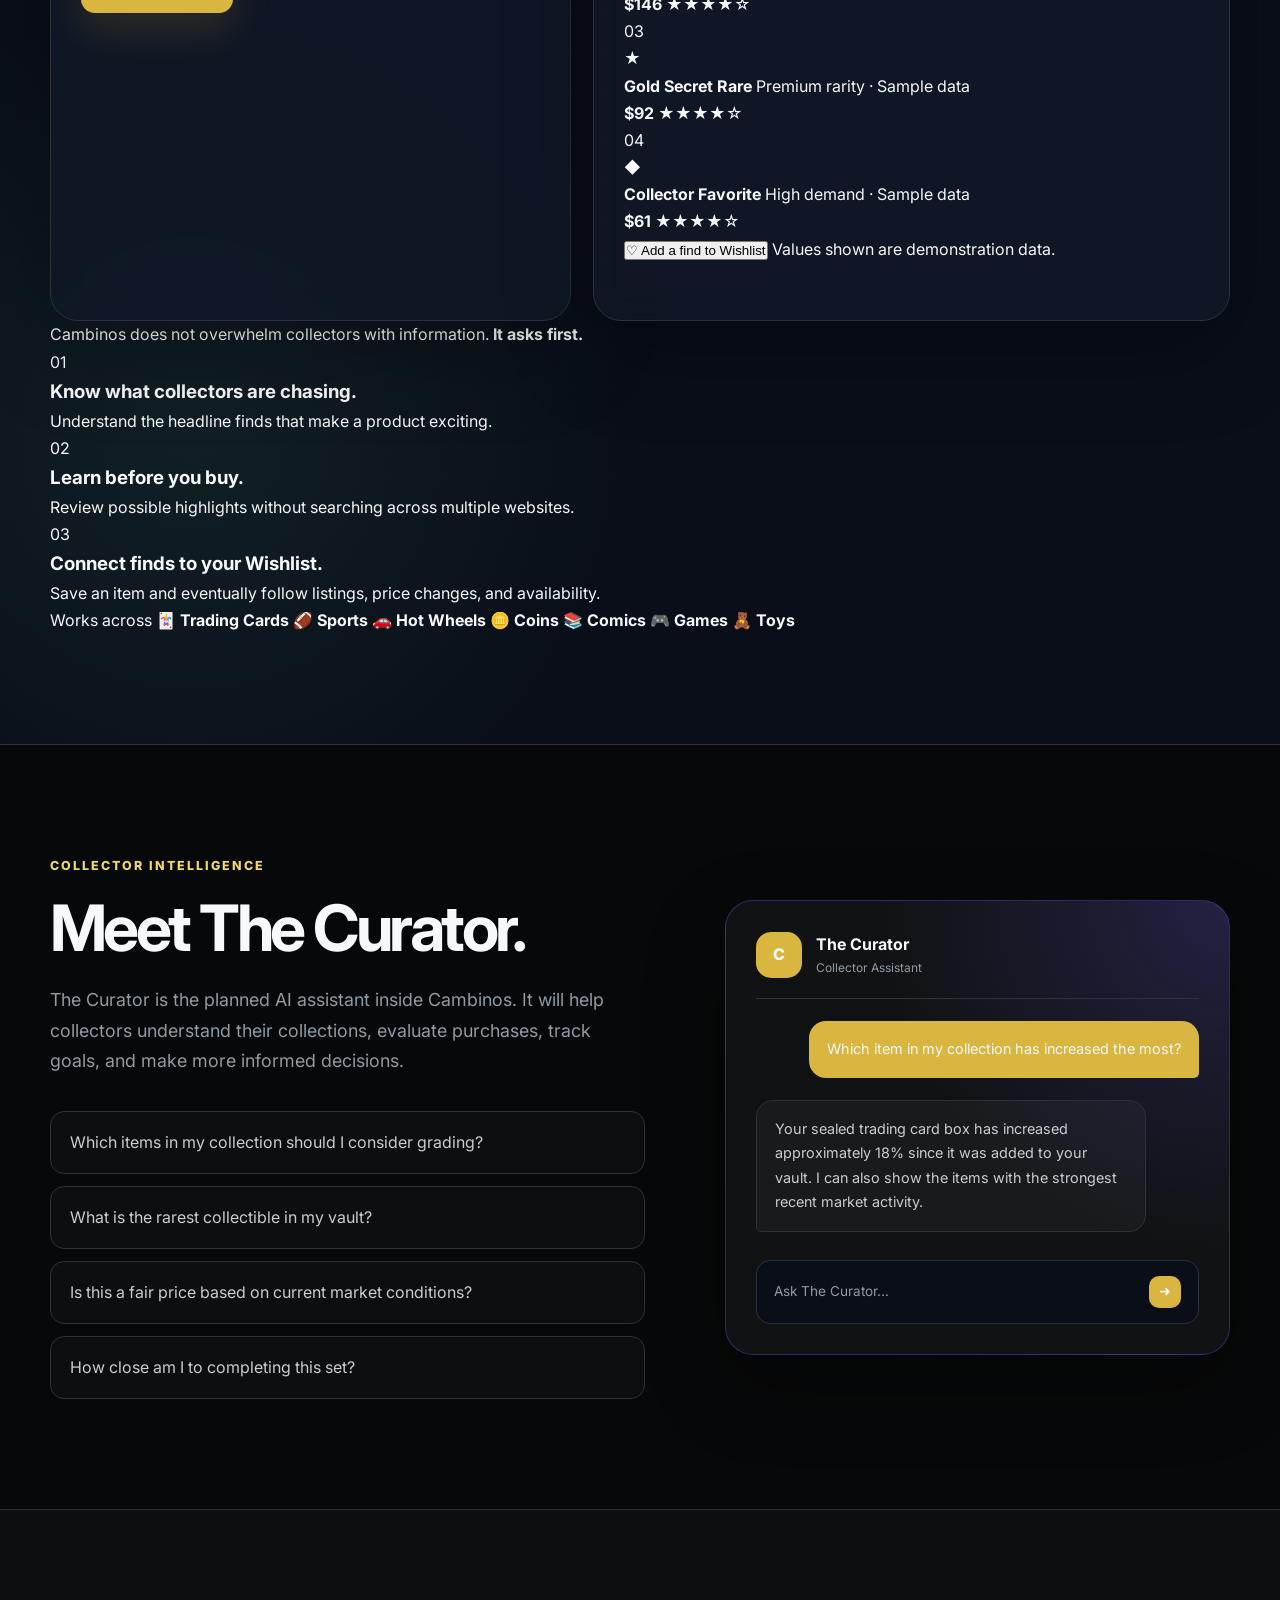
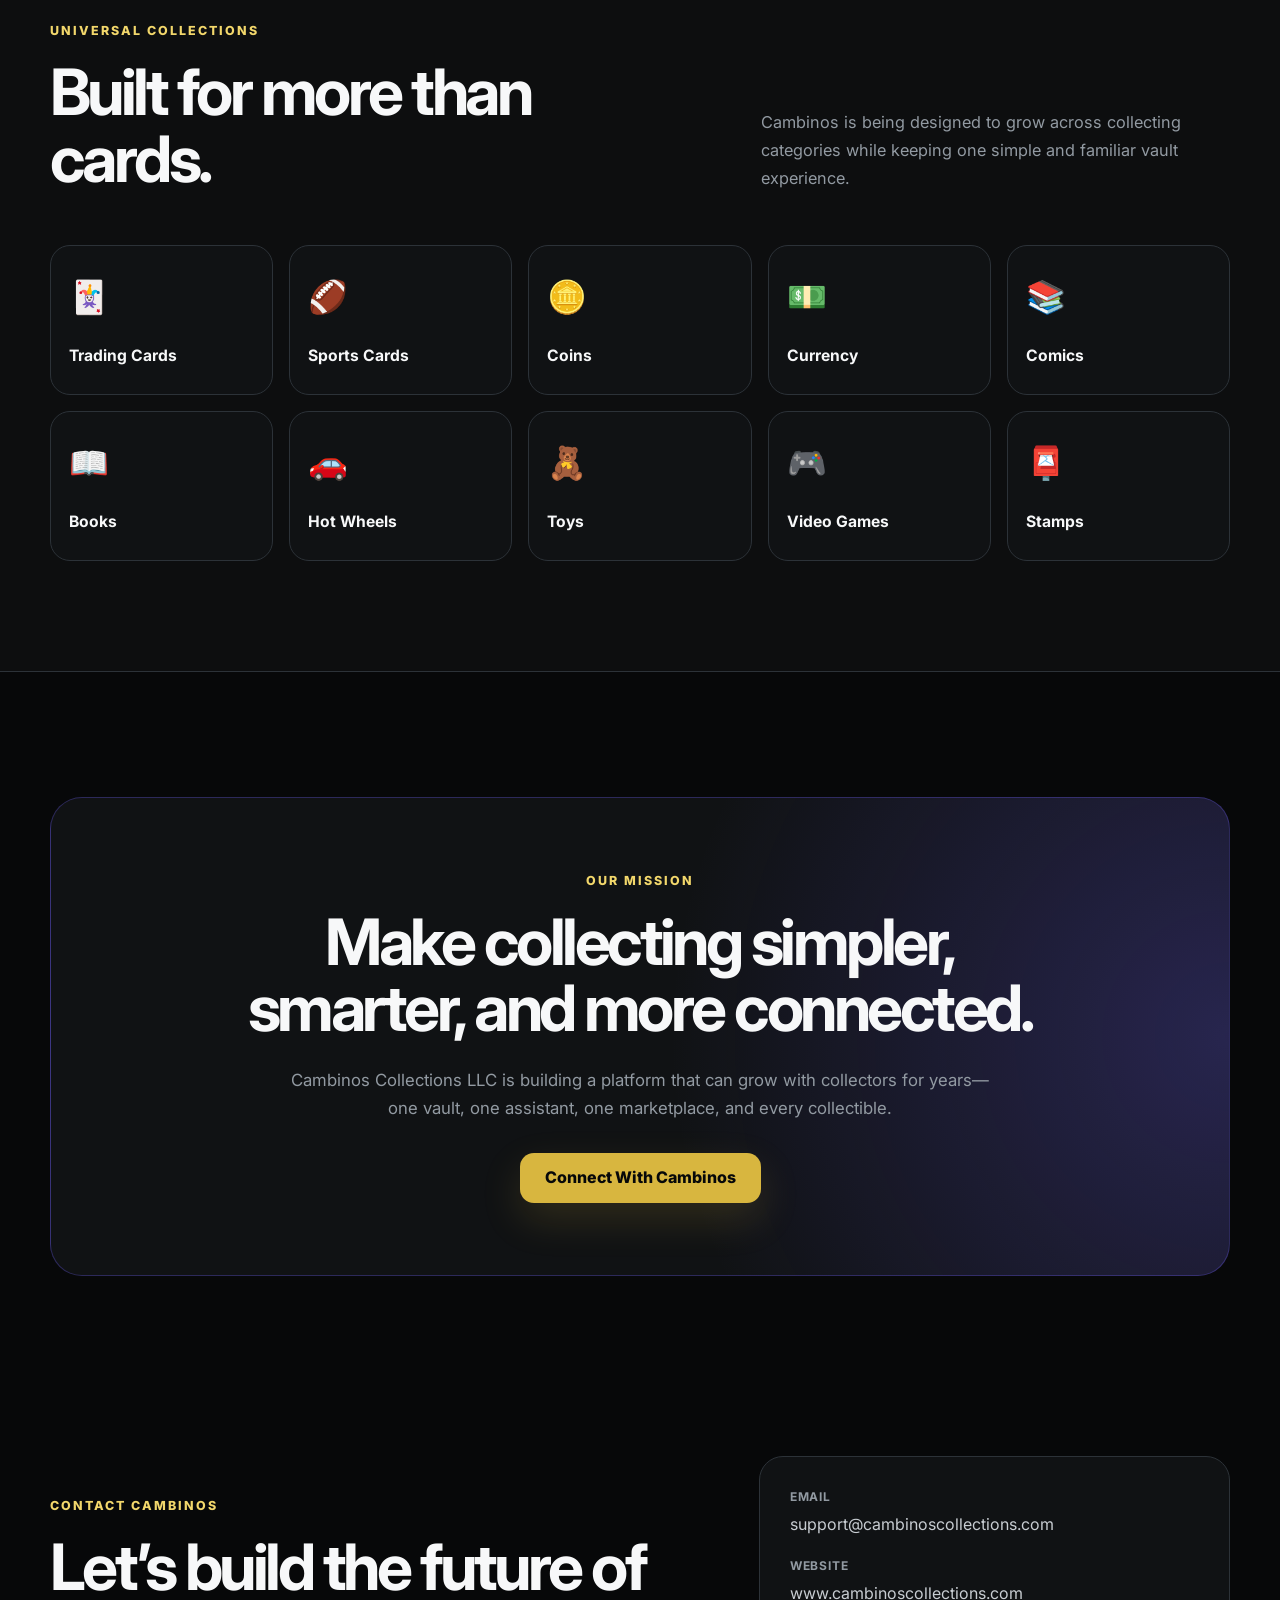
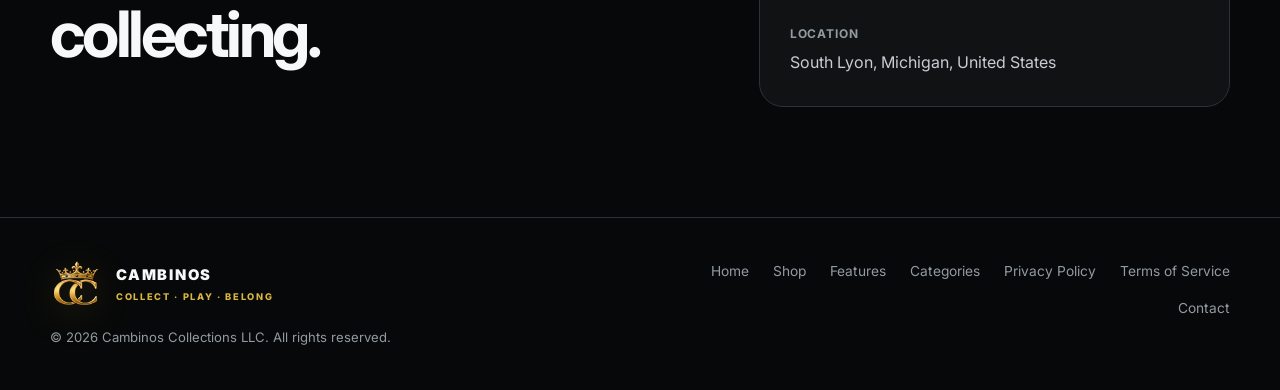
==== commit 71aa8849: "Refine storefront spacing and mobile signup presentation" ====
--- a/cambinos-website/index.html
+++ b/cambinos-website/index.html
@@ -28,7 +28,7 @@
     rel="stylesheet"
   >
 
-  <link rel="stylesheet" href="styles.css?v=20260927-flush">
+  <link rel="stylesheet" href="styles.css?v=20260927-polish">
 </head>
 
 <body>
--- a/cambinos-website/styles.css
+++ b/cambinos-website/styles.css
@@ -215,7 +215,7 @@
 .hero-layout {
   display: grid;
   grid-template-columns: minmax(0, 1.05fr) minmax(390px, 0.95fr);
-  align-items: center;
+  align-items: start;
   gap: 80px;
 }
 
@@ -1532,15 +1532,15 @@
 }
 .store-page .site-header { border-bottom-color: rgba(216,182,63,0.2); background: rgba(7,8,9,0.92); }
 .store-page h1, .store-page h2, .store-page h3 { font-family: "Bree Serif", Georgia, serif; font-weight: 400; }
-.store-hero { padding: clamp(72px, 10vw, 126px) 0 58px; border-bottom: 1px solid var(--border); }
-.store-hero-layout { display: grid; grid-template-columns: minmax(0, 1.35fr) minmax(300px, 0.65fr); align-items: end; gap: 56px; }
+.store-hero { padding: clamp(48px, 6vw, 80px) 0 56px; border-bottom: 1px solid var(--border); }
+.store-hero-layout { display: grid; grid-template-columns: minmax(0, 1.35fr) minmax(300px, 0.65fr); align-items: center; gap: 48px; }
 .store-hero h1 { max-width: 760px; margin-top: 12px; font-size: clamp(2.7rem, 6vw, 5.6rem); line-height: 0.98; letter-spacing: -0.065em; }
 .store-hero h1 + p { max-width: 690px; margin-top: 26px; color: var(--muted-light); font-size: 1.08rem; }
 .store-promise { display: flex; gap: 16px; padding: 22px; border: 1px solid var(--borderGold, #5a4817); border-radius: 18px; background: rgba(33, 27, 13, 0.86); box-shadow: 0 24px 65px rgba(0,0,0,0.3); }
 .store-promise-mark, .store-empty-mark { flex: 0 0 auto; width: 42px; height: 42px; display: grid; place-items: center; border: 1px solid #5a4817; border-radius: 12px; background: #211b0d; color: var(--accent-hover); font-weight: 900; letter-spacing: -0.16em; }
 .store-promise strong { display: block; }
 .store-promise p { margin-top: 5px; color: var(--muted); font-size: 0.84rem; line-height: 1.55; }
-.store-catalog { padding: 72px 0 90px; }
+.store-catalog { padding: 56px 0; }
 .store-toolbar { display: flex; align-items: end; justify-content: space-between; gap: 32px; }
 .store-toolbar h2 { margin-top: 6px; font-size: clamp(2rem, 4vw, 3.2rem); letter-spacing: -0.05em; }
 .store-search-wrap { width: min(100%, 440px); }
@@ -1674,7 +1674,36 @@
 @keyframes store-cart-in { from { transform: translateX(30px); opacity: 0; } }
 
 /* Shared finishing details: clear focus, comfortable targets, quiet gold accents. */
+.store-page .nav-links a[aria-current="page"] { color: var(--accent-hover); text-decoration: underline; text-underline-offset: 8px; text-decoration-thickness: 2px; }
+.store-page .store-promise > div:last-child { text-align: center; padding-top: 8px; }
+.store-page .store-paused-panel { max-width: none; border-color: rgba(216,182,63,.22); box-shadow: none; background: linear-gradient(120deg, rgba(216,182,63,.035), rgba(16,18,20,.8)); }
+.store-page .store-paused-progress span { border: 0; border-radius: 0; background: transparent; border-top: 1px solid rgba(216,182,63,.3); }
+.store-page .store-launch-shell { border-color: rgba(216,182,63,.25); box-shadow: none; }
+.store-page .store-how article { border-radius: 0 0 12px 12px; }
+.store-page h1, .store-page h2 { text-wrap: balance; }
+.store-page .store-how p, .store-page .store-promise p { color: var(--muted-light); }
+.store-page .footer-links a { min-height: 44px; display: inline-flex; align-items: center; }
+@media (max-width: 680px) {
+  .store-page [id] { scroll-margin-top: 130px; }
+  .store-page .navbar { padding: 12px 0 4px; }
+  .store-page .brand { gap: 8px; }
+  .store-page .brand-subtitle { font-size: 8px; letter-spacing: .1em; }
+  .store-page .store-hero h1 + p { font-size: 1rem; line-height: 1.65; margin-top: 20px; }
+  .store-page .brand-artwork { padding: 12px 16px; }
+  .store-page .brand-artwork img { width: 48%; max-width: 180px; }
+  .store-page .store-catalog { padding: 32px 0; }
+  .store-page .store-paused-panel { border-radius: 18px; }
+  .store-page .store-paused-panel h2 { font-size: 1.85rem; }
+  .store-page .store-paused-panel .button { width: 100%; white-space: normal; }
+  .store-page .store-launch-shell { gap: 24px; border-radius: 18px; }
+  .store-page .store-launch-card { padding: 18px 14px; }
+  .store-page .store-how { padding-bottom: 48px; }
+  .store-page .store-how h3 { margin-top: 8px; }
+}
 :focus-visible { outline: 2px solid var(--accent); outline-offset: 4px; }
+@media (max-width: 360px) {
+  .store-page[data-store-paused="true"] .store-cart-button { display: none; }
+}
 [id] { scroll-margin-top: 100px; }
 .store-gold { color: var(--accent); }
 .store-hero-cta { margin-top: 24px; }
@@ -1712,7 +1741,7 @@
   .store-catalog-nav-heading { align-items: start; flex-direction: column; gap: 8px; }
   .store-refinements { grid-template-columns: 1fr; }
   .store-clear-filters { width: 100%; }
-  .store-launch { padding: 0 14px 68px; }
+  .store-launch { padding: 0 0 48px; }
   .store-launch-shell { padding: 24px 18px; }
   .store-launch-input-row { grid-template-columns: 1fr; }
   .store-launch-input-row .button { width: 100%; }
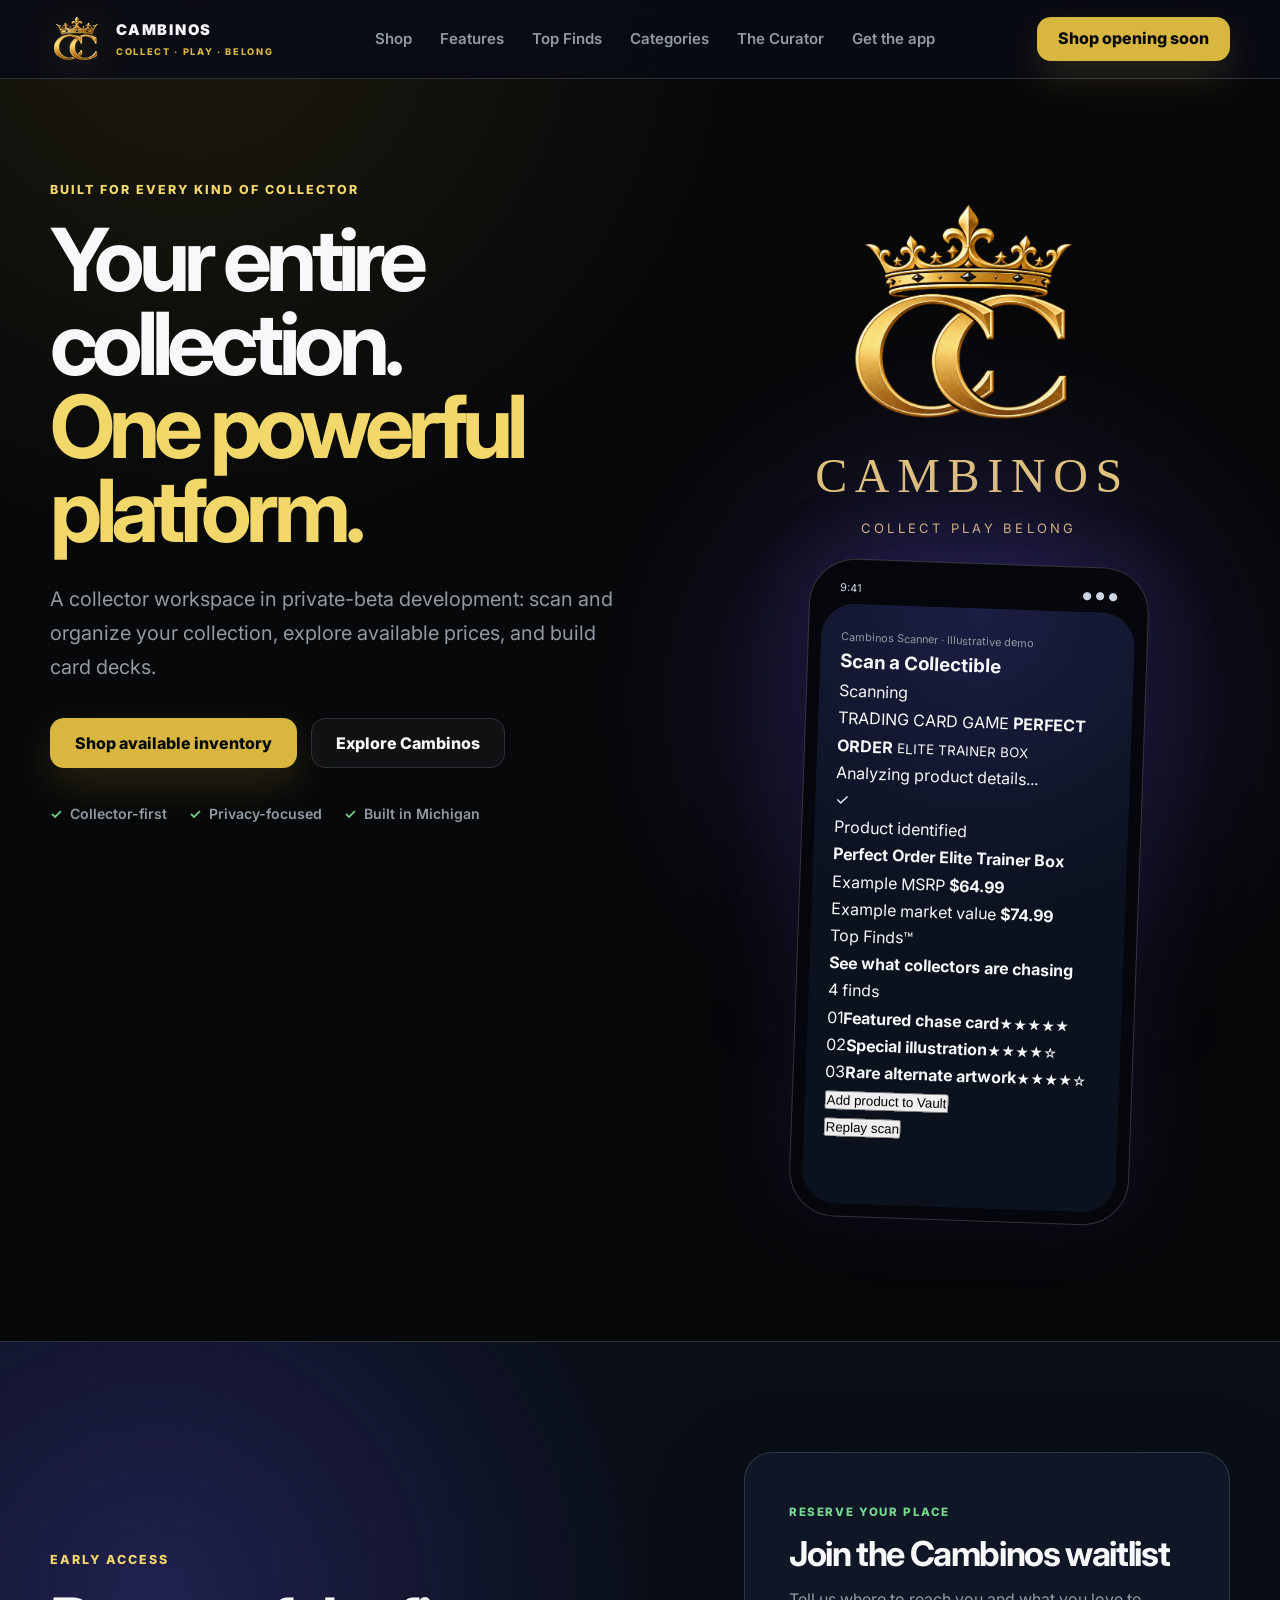
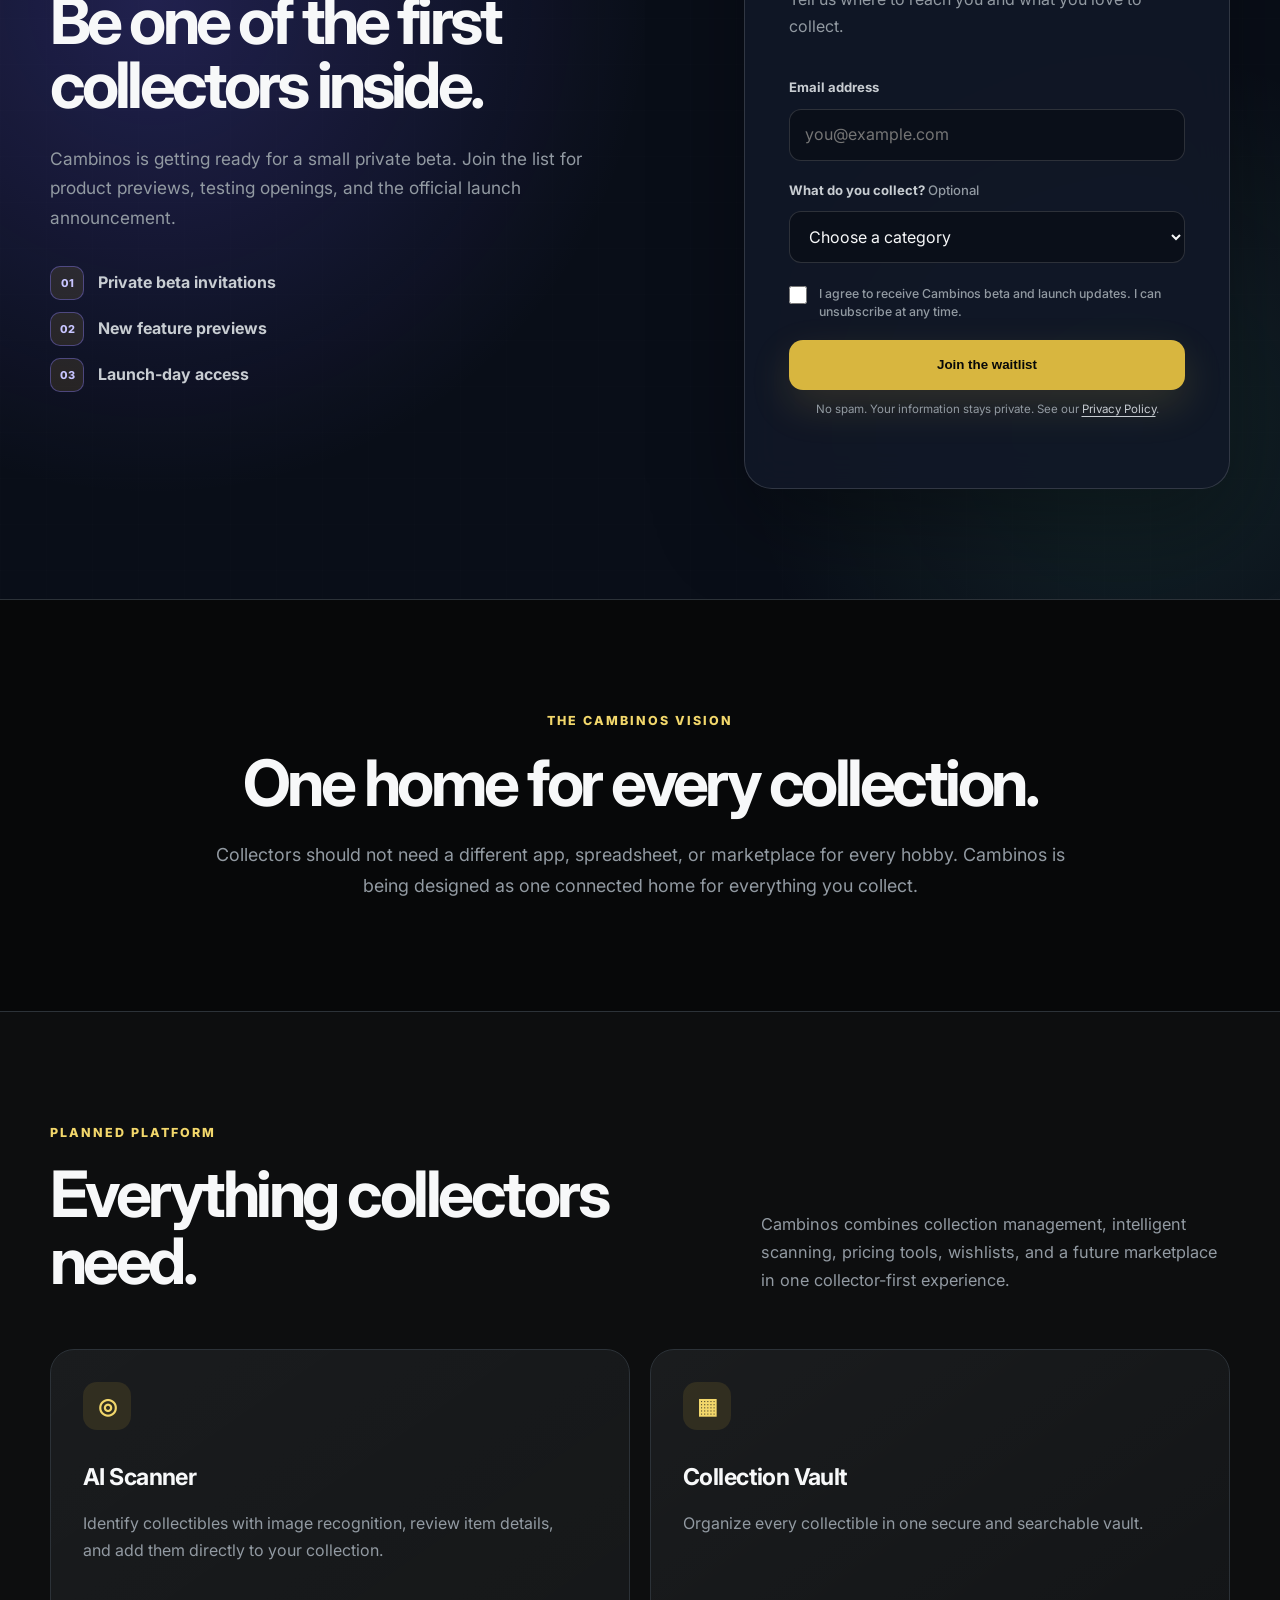
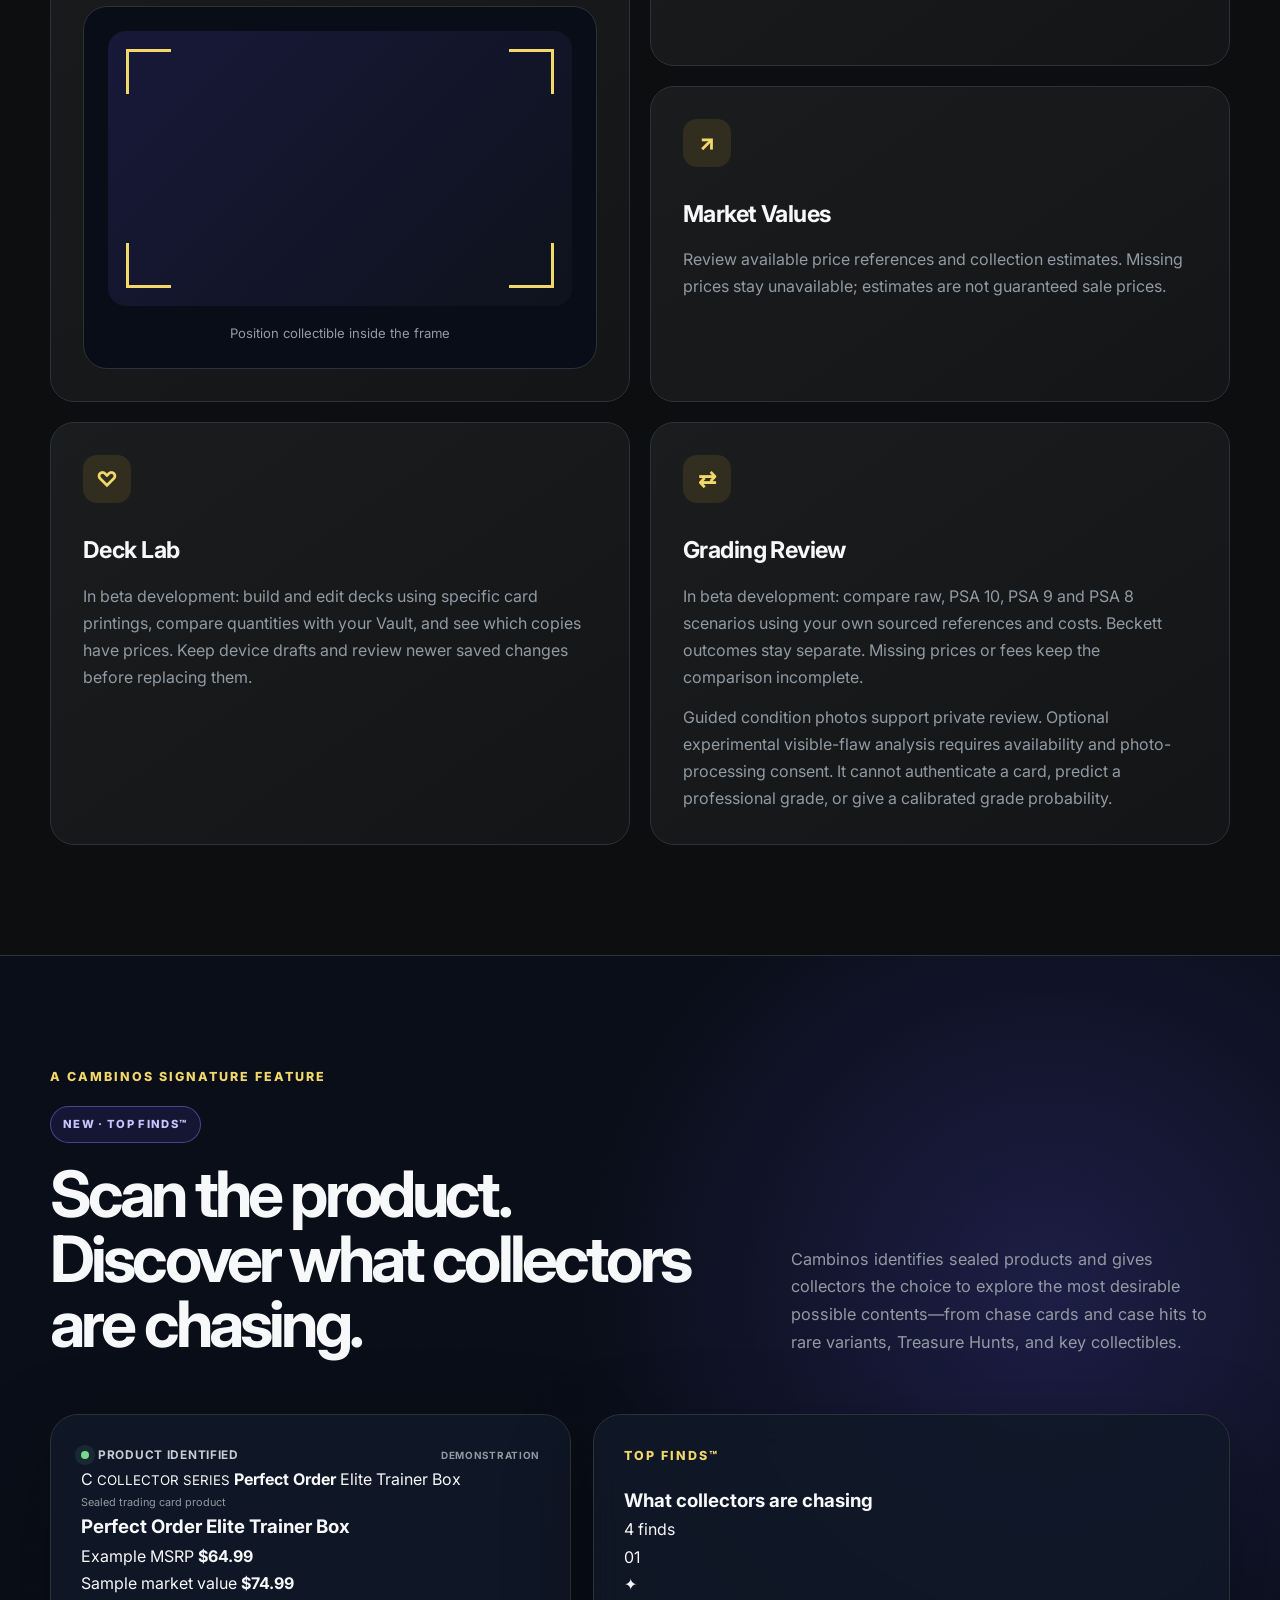
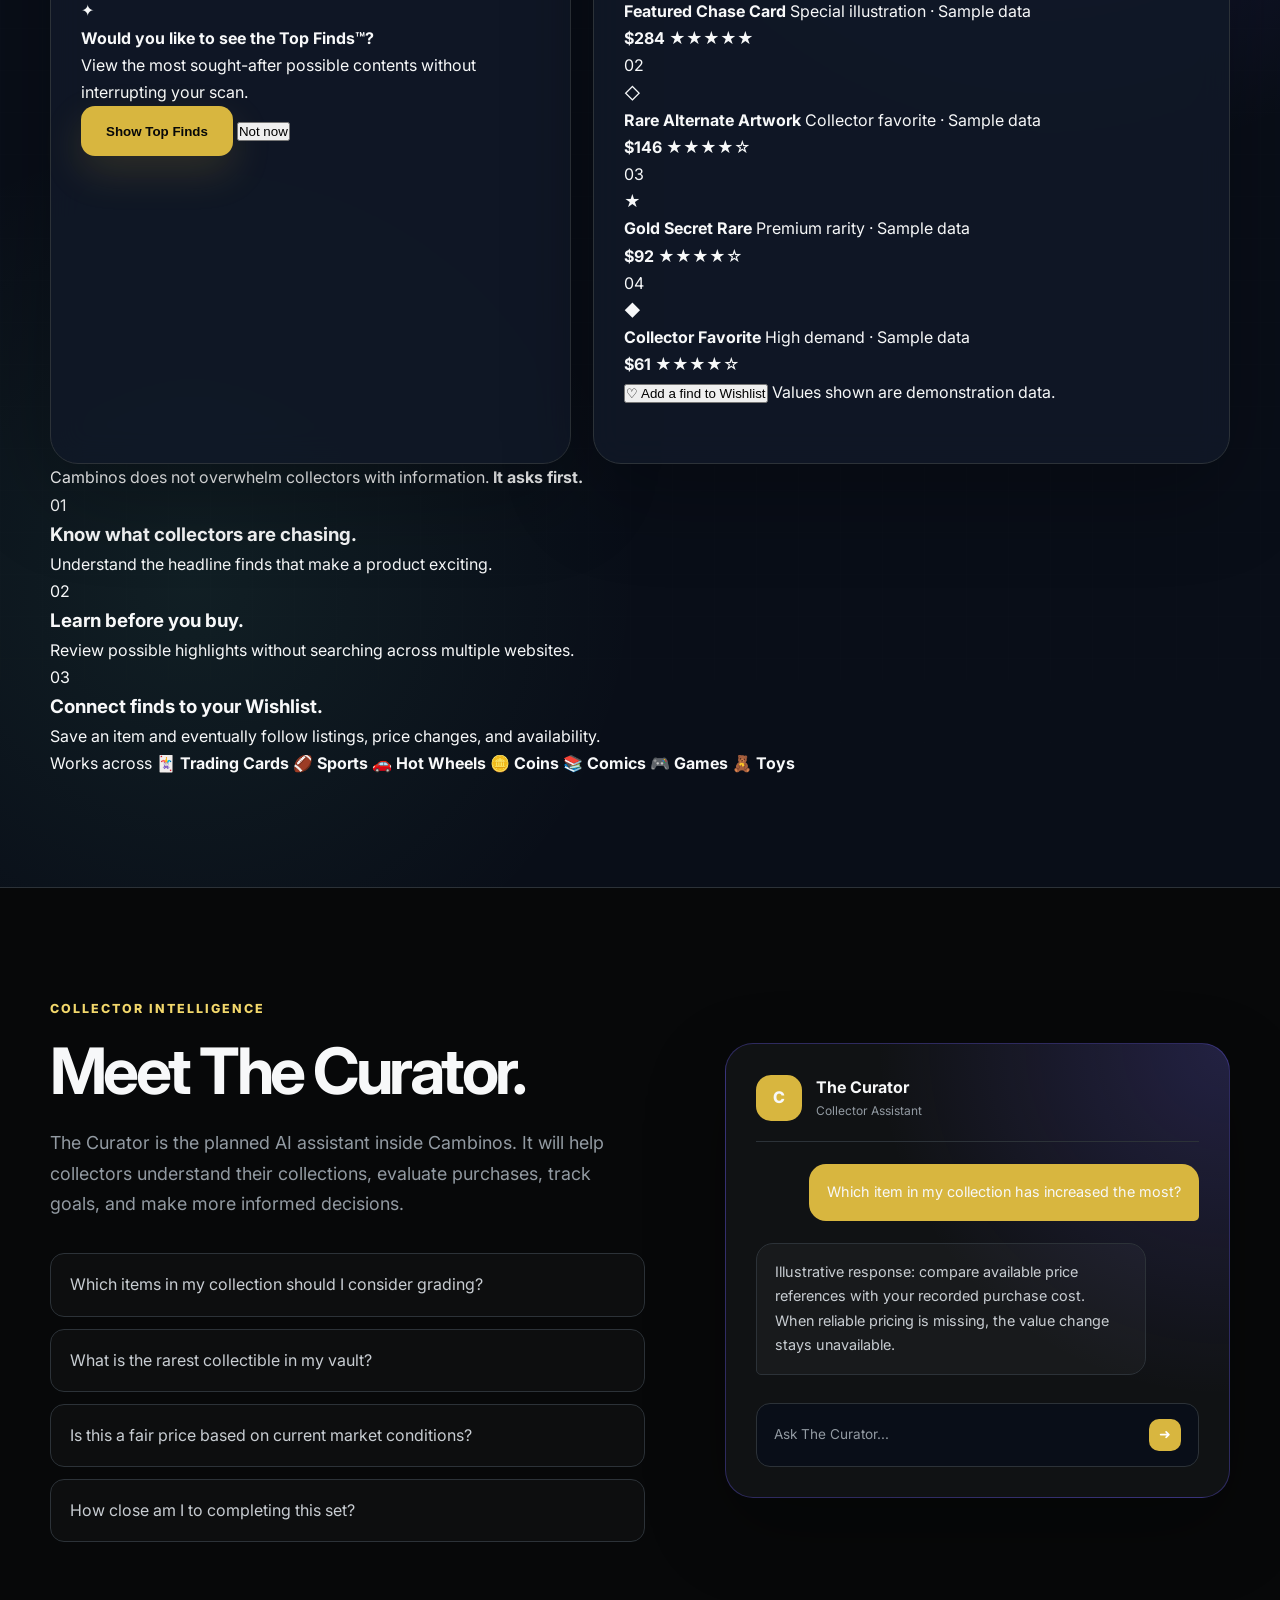
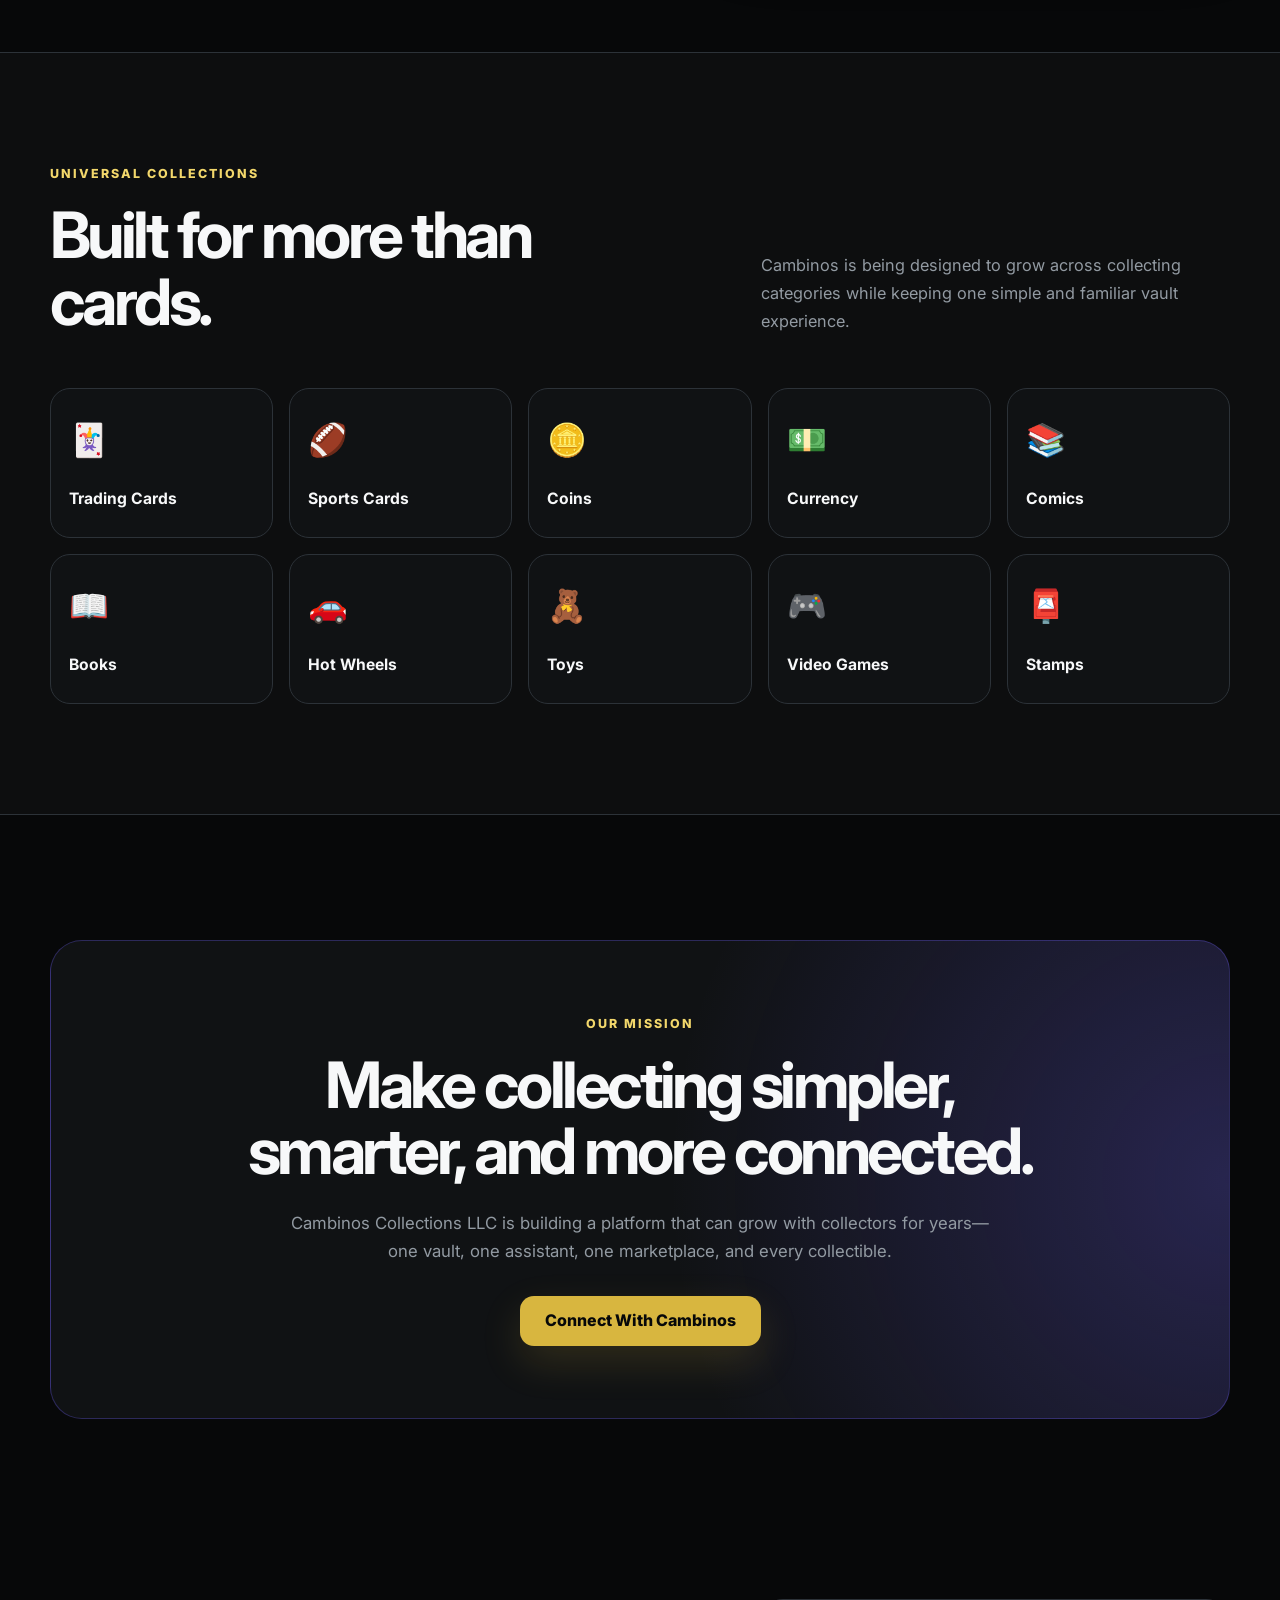
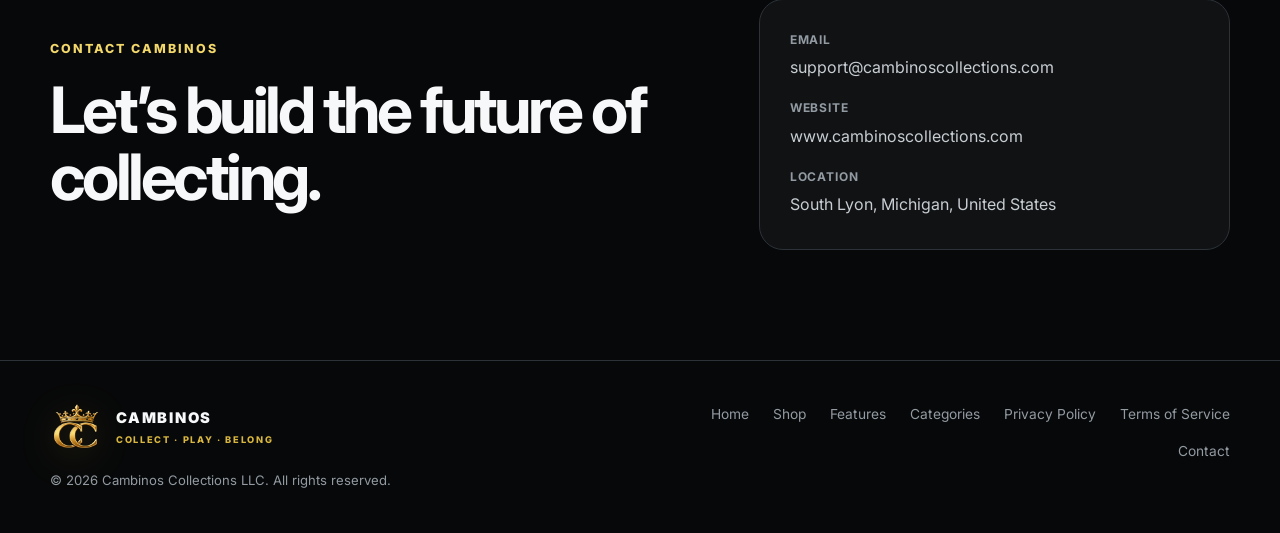
==== commit 0d5051e5: "Align website with beta deck and grading workflows and fix phone overflow" ====
--- a/cambinos-website/index.html
+++ b/cambinos-website/index.html
@@ -28,7 +28,7 @@
     rel="stylesheet"
   >
 
-  <link rel="stylesheet" href="styles.css?v=20260927-polish">
+  <link rel="stylesheet" href="styles.css?v=20261025-beta-features">
 </head>
 
 <body>
@@ -80,8 +80,8 @@
         </h1>
 
         <p class="hero-description">
-          Scan, organize, value, and track your collection—then shop official
-          Cambinos inventory and collector Marketplace listings.
+          A collector workspace in private-beta development: scan and organize
+          your collection, explore available prices, and build card decks.
         </p>
 
         <div class="hero-actions">
@@ -126,7 +126,7 @@
 
             <div class="hero-app-bar">
               <div>
-                <p class="app-label">Cambinos Scanner</p>
+                <p class="app-label">Cambinos Scanner · Illustrative demo</p>
                 <h3>Scan a Collectible</h3>
               </div>
 
@@ -167,7 +167,7 @@
 
             <div class="hero-market-grid">
               <div>
-                <span>Original MSRP</span>
+                <span>Example MSRP</span>
                 <strong>$64.99</strong>
               </div>
               <div>
@@ -397,7 +397,8 @@
           <h3>Market Values</h3>
 
           <p>
-            Monitor estimated values, pricing history, and collection trends.
+            Review available price references and collection estimates.
+            Missing prices stay unavailable; estimates are not guaranteed sale prices.
           </p>
 
         </article>
@@ -406,10 +407,12 @@
 
           <div class="feature-icon">♡</div>
 
-          <h3>Universal Wishlist</h3>
+          <h3>Deck Lab</h3>
 
           <p>
-            Track wanted items across every collectible category.
+            In beta development: build and edit decks using specific card printings,
+            compare quantities with your Vault, and see which copies have prices.
+            Keep device drafts and review newer saved changes before replacing them.
           </p>
 
         </article>
@@ -418,10 +421,19 @@
 
           <div class="feature-icon">⇄</div>
 
-          <h3>Collector Marketplace</h3>
+          <h3>Grading Review</h3>
 
           <p>
-            Browse official Cambinos inventory or list verified items from your Vault.
+            In beta development: compare raw, PSA 10, PSA 9 and PSA 8 scenarios
+            using your own sourced references and costs. Beckett outcomes stay
+            separate. Missing prices or fees keep the comparison incomplete.
+          </p>
+
+          <p>
+            Guided condition photos support private review. Optional experimental
+            visible-flaw analysis requires availability and photo-processing consent.
+            It cannot authenticate a card, predict a professional grade, or give
+            a calibrated grade probability.
           </p>
 
         </article>
@@ -477,7 +489,7 @@
 
           <div class="product-market-grid">
             <div>
-              <span>Original MSRP</span>
+              <span>Example MSRP</span>
               <strong>$64.99</strong>
             </div>
             <div>
@@ -671,9 +683,9 @@
         </div>
 
         <div class="message message-assistant">
-          Your sealed trading card box has increased approximately 18%
-          since it was added to your vault. I can also show the items with
-          the strongest recent market activity.
+          Illustrative response: compare available price references with your
+          recorded purchase cost. When reliable pricing is missing, the value
+          change stays unavailable.
         </div>
 
         <div class="assistant-input">
--- a/cambinos-website/styles.css
+++ b/cambinos-website/styles.css
@@ -270,6 +270,7 @@
 .preview-glow {
   position: absolute;
   width: 420px;
+    max-width: 100%;
   height: 420px;
   border-radius: 50%;
   background: rgba(109, 93, 252, 0.28);
